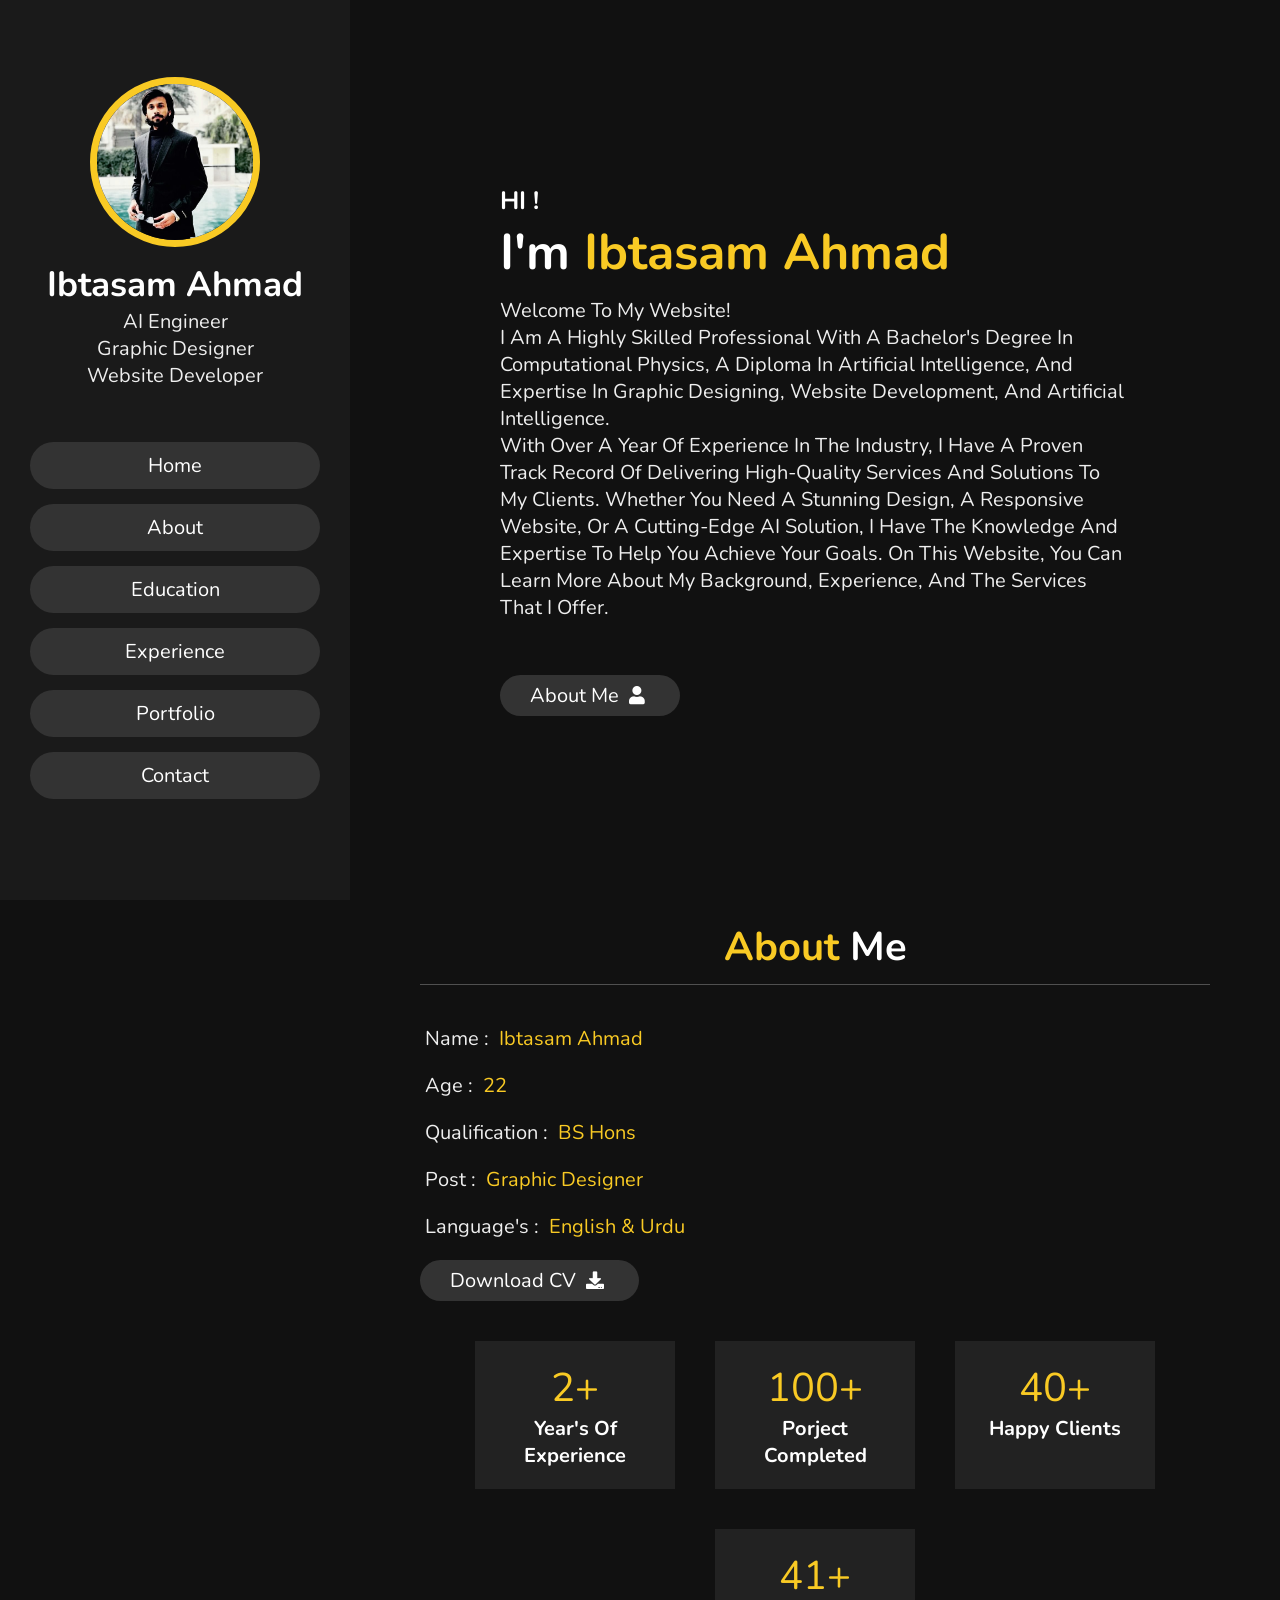
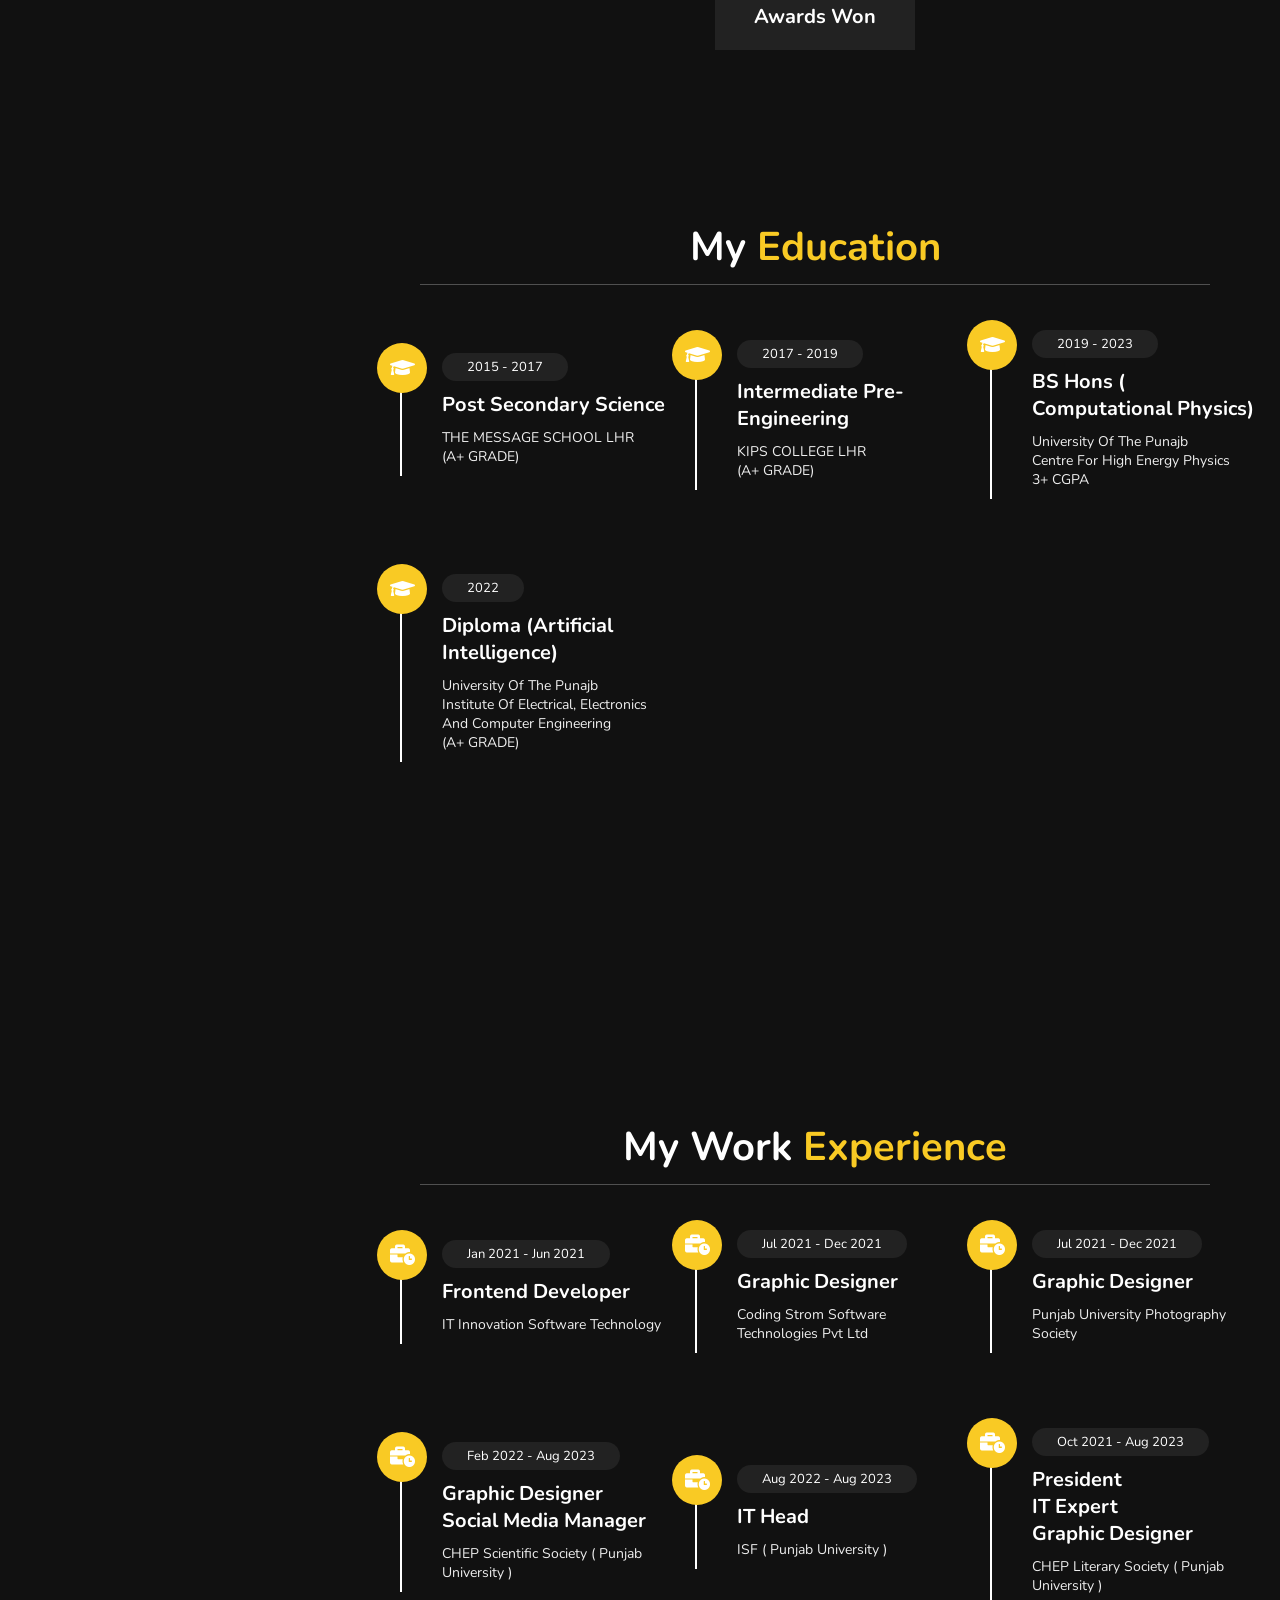
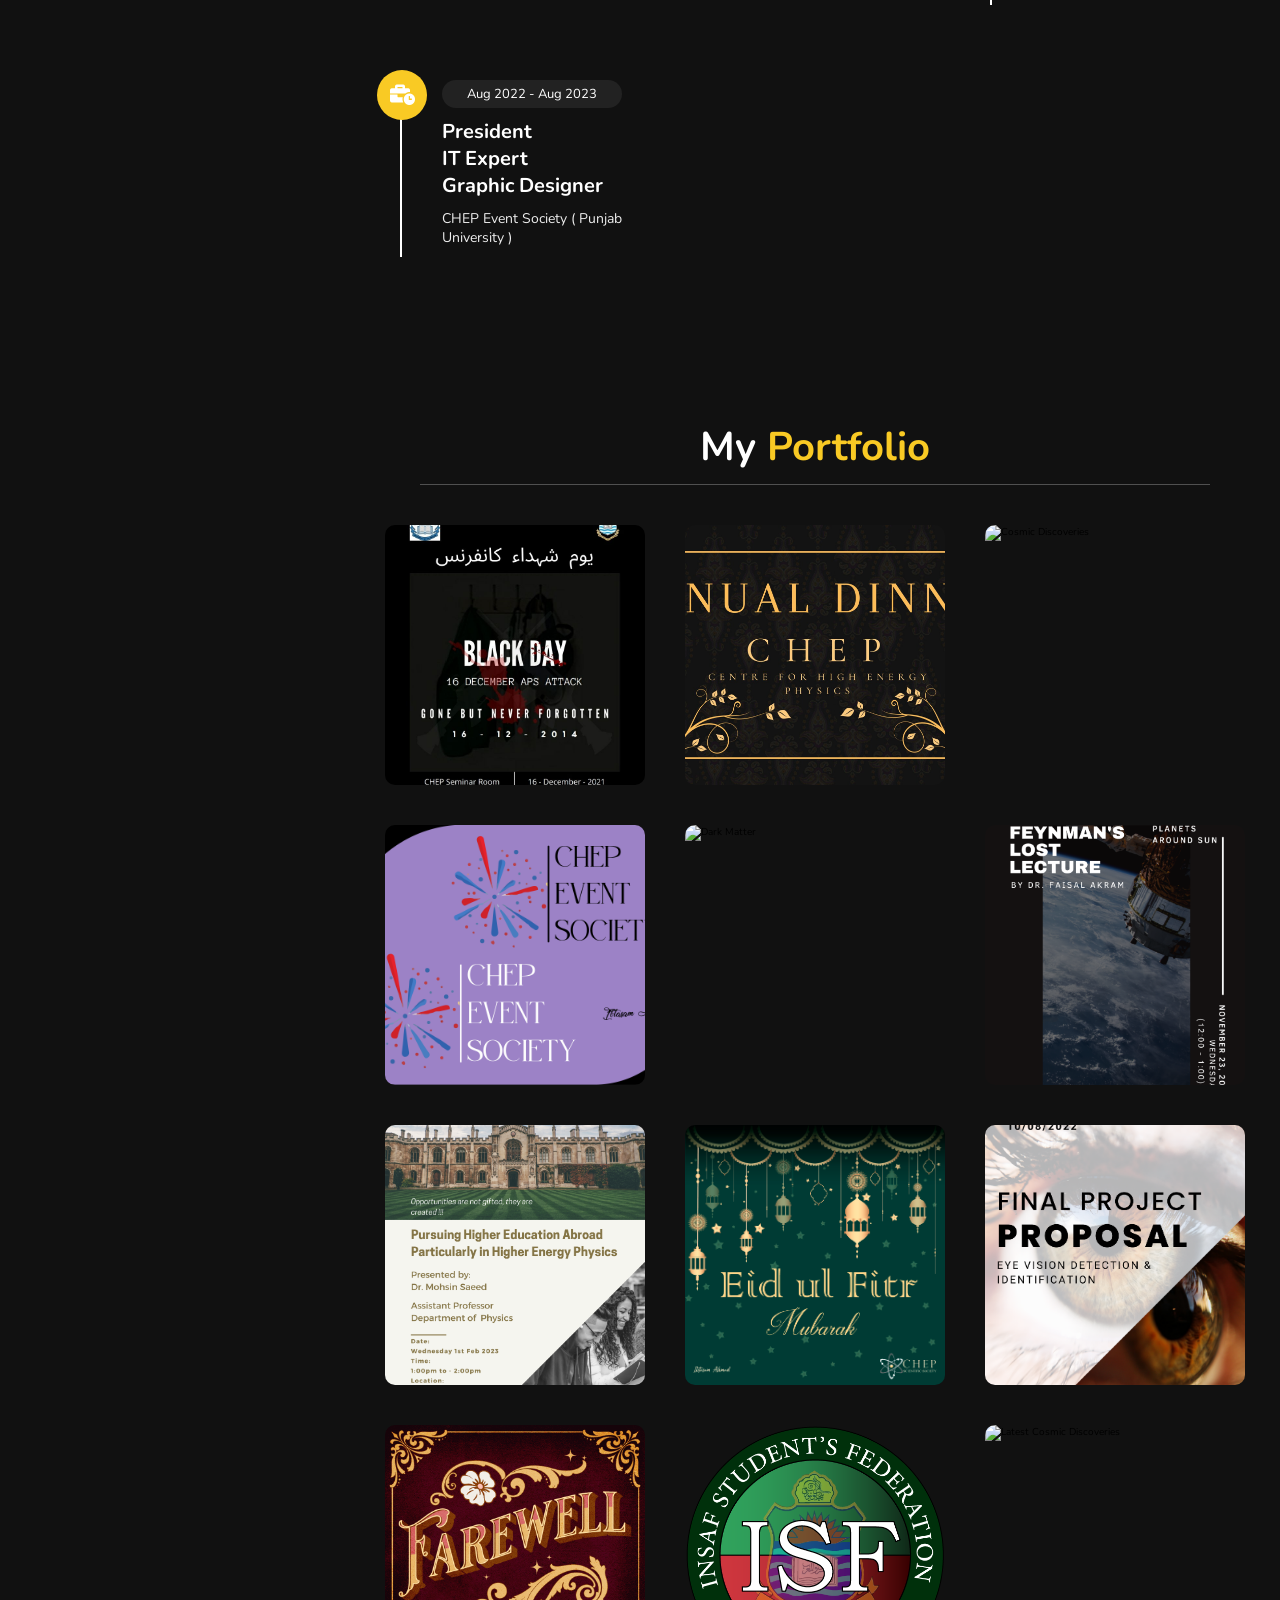
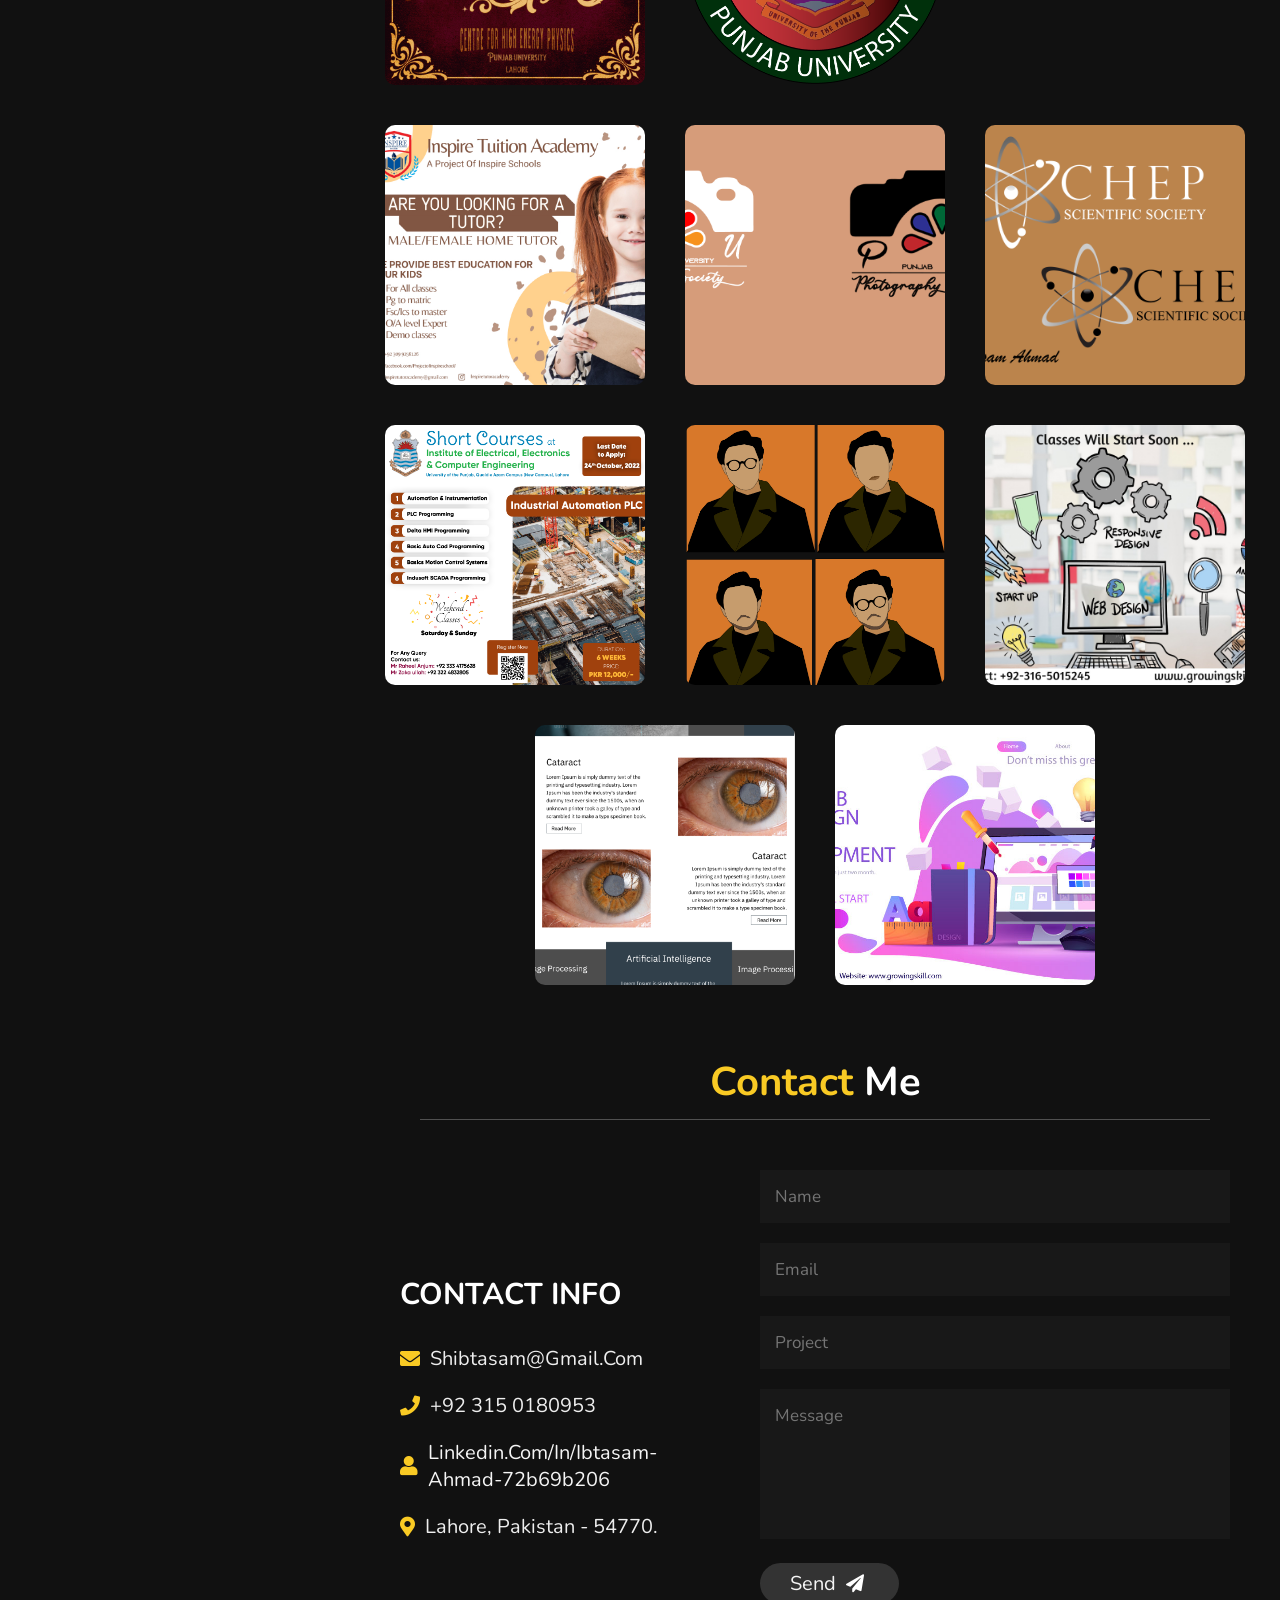
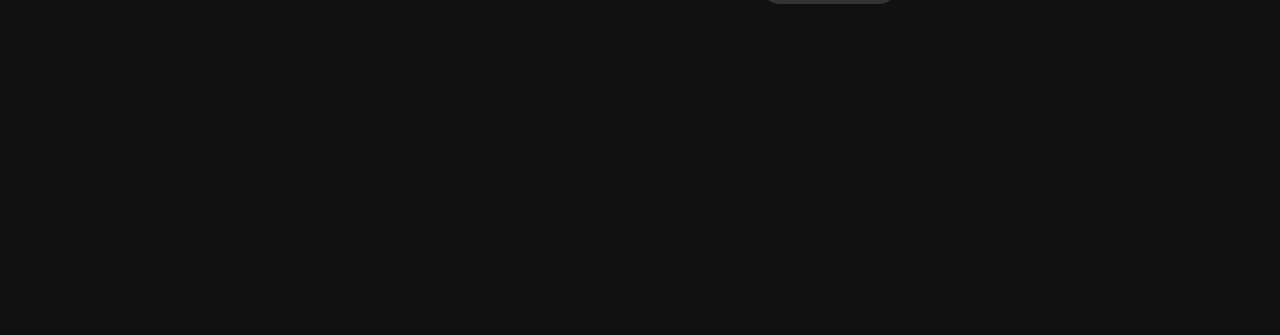
==== index.html @ 8a73a59f "Add files via upload" ====
<!DOCTYPE html>
<html>

<head>
    <meta charset="UTF-8">
    <meta name="viewport" content="width=device-width, initial-scale=1.0">
    <title>Ibtasam Ahmad's Portfolio</title>

    <!-- font awesome cdn link  -->
    <link rel="stylesheet" href="https://cdnjs.cloudflare.com/ajax/libs/font-awesome/5.15.2/css/all.min.css">

    <!-- custom css file link  -->
    <link rel="stylesheet" href="style.css">
</head>

<body>


    <!-- header section starts  -->

    <header>

        <div class="user">
            <img src="./img/profile.png" alt="Ibtasam Ahmad">
            <br />
            <h3 class="name">Ibtasam Ahmad</h3>
            <p class="post">AI Engineer<br />Graphic Designer<br />Website Developer</p>
            <br />
            <br />
        </div>

        <nav class="navbar">
            <ul>
                <li><a href="#home">home</a></li>
                <li><a href="#about">about</a></li>
                <li><a href="#education">education</a></li>
                <li><a href="#experience">experience</a></li>
                <li><a href="#portfolio">portfolio</a></li>
                <li><a href="#contact">contact</a></li>
            </ul>
        </nav>

    </header>

    <!-- header section ends -->

    <div id="menu" class="fas fa-bars"></div>

    <!-- home section starts  -->

    <section class="home" id="home">

        <h3>HI !</h3>
        <h1>I'm <span>Ibtasam Ahmad</span></h1>
        <p>Welcome to my website! <br />
            I am a highly skilled professional with a
            Bachelor's degree in Computational Physics, a diploma in
            Artificial Intelligence, and expertise in graphic designing,
            website development, and artificial intelligence. <br />With over a
            year of experience in the industry, I have a proven track record of
            delivering high-quality services and solutions to my clients.
            Whether you need a stunning design, a responsive website, or a
            cutting-edge AI solution, I have the knowledge and expertise to
            help you achieve your goals. On this website, you can learn more
            about my background, experience, and the services that I offer.
        </p>
        <br />

        </p>
        <a href="#about"><button class="btn">about me <i class="fas fa-user"></i></button></a>

    </section>

    <!-- home section ends -->

    <!-- about section starts  -->

    <section class="about" id="about">

        <h1 class="heading"> <span>about</span> me </h1>

        <div class="row">

            <div class="info">
                <h3> <span> name : </span> Ibtasam Ahmad </h3>
                <h3> <span> age : </span> 22 </h3>
                <h3> <span> qualification : </span> BS Hons </h3>
                <h3> <span> post : </span> Graphic Designer </h3>
                <h3> <span> language's : </span> English & Urdu </h3>
                <a target="_blank" href="https://drive.google.com/drive/folders/1sYcC6Zx7W3FZJro4rZbVcC1PsFie44N5?usp=sharing">
                    <button class="btn"> download CV <i class="fas fa-download"></i> </button></a>
            </div>

            <div class="counter">

                <div class="box">
                    <span>2+</span>
                    <h3>Year's of experience</h3>
                </div>

                <div class="box">
                    <span>100+</span>
                    <h3>porject completed</h3>
                </div>

                <div class="box">
                    <span>40+</span>
                    <h3>happy clients</h3>
                </div>

                <div class="box">
                    <span>41+</span>
                    <h3>awards won</h3>
                </div>

            </div>

        </div>

    </section>

    <!-- about section ends -->

    <!-- education section starts  -->

    <section class="education" id="education">

        <h1 class="heading"> my <span>education</span> </h1>

        <div class="box-container">

            <div class="box">
                <i class="fas fa-graduation-cap"></i>
                <span>2015 - 2017</span>
                <h3>Post Secondary Science</h3>
                <p>THE MESSAGE SCHOOL LHR <br>(A+ GRADE)</p>
            </div>

            <div class="box">
                <i class="fas fa-graduation-cap"></i>
                <span>2017 - 2019</span>
                <h3>Intermediate Pre-Engineering</h3>
                <p>KIPS COLLEGE LHR <br> (A+ GRADE)
                </p>
            </div>

            <div class="box">
                <i class="fas fa-graduation-cap"></i>
                <span>2019 - 2023</span>
                <h3>BS Hons ( Computational Physics)</h3>
                <p>University of The Punajb <br>
                    Centre For High Energy Physics <br />
                    3+ CGPA</p>
            </div>

            <div class="box">
                <i class="fas fa-graduation-cap"></i>
                <span>2022</span>
                <h3>Diploma (Artificial Intelligence)</h3>
                <p>University of The Punajb
                    <br /> Institute of Electrical, Electronics and Computer Engineering
                    <br />(A+ GRADE)
                </p>
            </div>

        </div>

    </section>

    <section class="education" id="experience">

        <h1 class="heading"> my work <span>experience</span> </h1>

        <div class="box-container">

            <div class="box">
                <i class="fas fa-business-time"></i>
                <span>Jan 2021 - Jun 2021</span>
                <h3>Frontend Developer</h3>
                <p>IT Innovation Software Technology<br></p>
            </div>

            <div class="box">
                <i class="fas fa-business-time"></i>
                <span>Jul 2021 - Dec 2021</span>
                <h3>Graphic Designer</h3>
                <p>Coding Strom Software Technologies Pvt Ltd<br> 
                </p>
            </div>
            
            <div class="box">
                <i class="fas fa-business-time"></i>
                <span>Jul 2021 - Dec 2021</span>
                <h3>Graphic Designer</h3>
                <p>Punjab University Photography Society<br> 
                </p>
            </div>

            <div class="box">
                <i class="fas fa-business-time"></i>
                <span>Feb 2022 - Aug 2023</span>
                <h3>Graphic Designer <br/>Social Media Manager</h3>
                <p>CHEP Scientific Society ( Punjab University )<br> 
                </p>
            </div>
            
            <div class="box">
                <i class="fas fa-business-time"></i>
                <span>Aug 2022 - Aug 2023</span>
                <h3>IT Head</h3>
                <p>ISF ( Punjab University )<br> 
                </p>
            </div>
                        
            <div class="box">
                <i class="fas fa-business-time"></i>
                <span>Oct 2021 - Aug 2023</span>
                <h3>President <br/> IT Expert <br/> Graphic Designer </h3>
                <p>CHEP Literary Society ( Punjab University )<br> 
                </p>
            </div>
                                    
            <div class="box">
                <i class="fas fa-business-time"></i>
                <span>Aug 2022 - Aug 2023</span>
                <h3>President <br/> IT Expert <br/> Graphic Designer </h3>
                <p>CHEP Event Society ( Punjab University )<br> 
                </p>
            </div>

        </div>

    </section>

    <!-- education section ends -->

    <!-- portfolio section starts  -->

    <section class="portfolio" id="portfolio">

        <h1 class="heading"> my <span>portfolio</span> </h1>

        <div class="box-container">

            <div class="box">
                <img src="./img/Black Day.jpg" alt="Black Day">
            </div>

            <div class="box">
                <img src="./img/Annual Dinner.jpg" alt="Annual Dinner">
            </div>
            
            <div class="box">
                <img src="./img/Cosmic Discoveries.png" alt="Cosmic Discoveries">
            </div>
            
            <div class="box">
                <img src="./img/CES.png" alt="CES">
            </div>
            
            <div class="box">
                <img src="./img/Dark Matter.png" alt="Dark Matter">
            </div>
                        
            <div class="box">
                <img src="./img/Dr Faisal Seminar Poster.png" alt="Dr Faisal Seminar">
            </div>
                        
            <div class="box">
                <img src="./img/Dr Mohsin Seminar.png" alt="Dr Mohsin Seminar">
            </div>
                        
            <div class="box">
                <img src="./img/Eid.png" alt="Eid">
            </div>
                        
            <div class="box">
                <img src="./img/Eye Project.png" alt="Eye Project">
            </div>
                        
            <div class="box">
                <img src="./img/Farewell.png" alt="Farewell">
            </div>
                        
            <div class="box">
                <img src="./img/ISF.png" alt="ISF">
            </div>
                        
            <div class="box">
                <img src="./img/Latest Cosmic Discoveries.png" alt="Latest Cosmic Discoveries">
            </div>
                        
            <div class="box">
                <img src="./img/Niazi Poster 5.jpeg" alt="Latif Poster">
            </div>
                        
            <div class="box">
                <img src="./img/PUPS.png" alt="PUPS">
            </div>
                        
            <div class="box">
                <img src="./img/Scientific-Society-Logo-poster.png" alt="CSS Scientific-Society-Logo-poster">
            </div>
                        
            <div class="box">
                <img src="./img/Short Courses.png" alt="Short Courses">
            </div>
                        
            <div class="box">
                <img src="./img/vector-manimalist-art.png" alt="vector-manimalist-art">
            </div>
                        
            <div class="box">
                <img src="./img/Web Dev - 2.jpg" alt="Website development">
            </div>
                        
            <div class="box">
                <img src="./img/Web Page.png" alt="UX/UI Design">
            </div>
                        
            <div class="box">
                <img src="./img/Web-Dev---3.jpg" alt="Web-Dev---3">
            </div>

        </div>

    </section>

    <!-- portfolio section ends -->

    <!-- contact section starts  -->

    <section class="contact" id="contact">

        <h1 class="heading"> <span>contact</span> me </h1>

        <div class="row">

            <div class="content">

                <h3 class="title">Contact Info</h3>

                <div class="info">
                    <h3> <i class="fas fa-envelope"></i> shibtasam@gmail.com </h3>
                    <h3> <i class="fas fa-phone"></i> +92 315 0180953 </h3>
                    <h3> <i class="fa fa-user"></i> <a target="_blank" style="color:whitesmoke"
                         href="https://www.linkedin.com/in/ibtasam-ahmad-72b69b206/?trk=public_profile_browsemap&originalSubdomain=pk">
                        Linkedin.com/In/Ibtasam-Ahmad-72b69b206
                    </a> </h3>
                    <h3> <i class="fas fa-map-marker-alt"></i> Lahore, Pakistan - 54770. </h3>
                </div>

            </div>

            <form action="">

                <input type="text" placeholder="name" class="box">
                <input type="email" placeholder="email" class="box">
                <input type="text" placeholder="project" class="box">
                <textarea name="" id="" cols="30" rows="10" class="box message" placeholder="message"></textarea>
                <button type="submit" class="btn"> <a target="_blank" style="color:whitesmoke"
                     href="https://wa.me/message/NNXCQB4E5X7HF1">Send</a> <i class="fas fa-paper-plane"></i> </button>

            </form>

        </div>

    </section>

    <!-- contact section ends -->


    <!-- scroll top button  -->

    <a href="#home" class="top">
        <img src="images/scroll-top-img.png" alt="">
    </a>










    <!-- jquery cdn link  -->
    <script src="https://cdnjs.cloudflare.com/ajax/libs/jquery/3.6.0/jquery.min.js"></script>

    <!-- custom js file link  -->
    <script src="script.js"></script>





</body>

</html>
---- style.css ----
@import url('https://fonts.googleapis.com/css2?family=Nunito:wght@200;300;400;600&display=swap');

:root{
    --yellow:#f9ca24;
}

*{
    font-family: 'Nunito', sans-serif;
    margin:0; padding:0;
    box-sizing: border-box;
    text-decoration: none;
    outline: none; border:none;
    text-transform: capitalize;
    transition: all .2s linear;
}

*::selection{
    background:var(--yellow);
    color:#333;
}

html{
    font-size: 62.5%;
    overflow-x: hidden;
}

html::-webkit-scrollbar{
    width:1.4rem;
}

html::-webkit-scrollbar-track{
    background:#222;
}

html::-webkit-scrollbar-thumb{
    background:var(--yellow);
}

body{
    background:#111;
    overflow-x: hidden;
    padding-left: 35rem;
}

section{
    min-height: 100vh;
    padding:1rem;
}

.btn{
    padding:.7rem 3rem;
    background:#333;
    color:#fff;
    cursor: pointer;
    margin-top: 1rem;
    font-size: 2rem;
    border-radius: 5rem;
}

.btn i{
    padding:0 .5rem;
    font-size: 1.8rem;
}

.btn:hover{
    background:var(--yellow);
}

.heading{
    text-align: center;
    margin:0 6rem;
    font-size: 4rem;
    padding:1rem;
    border-bottom: .1rem solid #fff4;
    color:#fff;
}

.heading span{
    color:var(--yellow);
}

header{
    position: fixed;
    top:0; left:0;
    z-index: 1000;
    height:100%;
    width:35rem;
    background:#1a1a1a;
    display: flex;
    align-items: center;
    justify-content: center;
    flex-flow: column;
    text-align: center;
}

header .user img{
    height:17rem;
    width:17rem;
    border-radius: 50%;
    object-fit: cover;
    margin-bottom: 1rem;
    border:.7rem solid var(--yellow);
}

header .user .name{
    font-size: 3.5rem;
    color:#fff;
}

header .user .post{
    font-size: 2rem;
    color:#eee;
}

header .navbar{
    width:100%;
}

header .navbar ul{
    list-style: none;
    padding:1rem 3rem;
}


header .navbar ul li a{
    display: block;
    padding:1rem;
    margin:1.5rem 0;
    background:#333;
    color:#fff;
    font-size: 2rem;
    border-radius: 5rem;
}

header .navbar ul li a:hover{
    background:var(--yellow);
}

#menu{
    position: fixed;
    top:2rem; right:2rem;
    background:#333;
    color:#fff;
    cursor: pointer;
    font-size: 2.5rem;
    padding:1rem 1.5rem;
    z-index: 1000;
    display: none;
}

.home{
    display: flex;
    justify-content: center;
    flex-flow: column;
    padding:0 15rem;
}

.home h3{
    font-size: 2.5rem;
    color:#fff;
}

.home h1{
    font-size:5rem;
    color:#fff;
}

.home h1 span{
    color:var(--yellow);
}

.home p{
    font-size:2rem;
    color:#eee;
    padding: 1rem 0;
}

.about .row{
    display: flex;
    align-items: center;
    justify-content: center;
    flex-wrap: wrap;
    padding:1rem 0;
}

.about .row .info{
    flex:1 1 48rem;
    padding:2rem 1rem;
    padding-left: 6rem;
}

.about .row .info h3{
    font-size: 2rem;
    color:var(--yellow);
    padding:1rem 0;
    font-weight: normal;
}

.about .row .info h3 span{
    color:#eee;
    padding:0 .5rem;
}

.about .row .counter{
    flex:1 1 48rem;
    display: flex;
    justify-content: center;
    flex-wrap: wrap;
}

.about .row .counter .box{
    width:20rem;
    background:#222;
    text-align: center;
    padding: 2rem;
    margin:2rem;
}

.about .row .counter .box span{
    font-size: 4rem;
    color:var(--yellow);
}

.about .row .counter .box h3{
    font-size: 2rem;
    color:#fff;
}

.education .box-container{
    display: flex;
    align-items: center;
    justify-content: space-between;
    flex-wrap: wrap;
    padding:1rem 0;
    padding-left: 3rem;
}

.education .box-container .box{
    width:27rem;
    margin:4rem 1rem;
    padding-left: 4rem;
    border-left: .2rem solid #fff;
    position: relative;
}

.education .box-container .box span{
    font-size: 1.3rem;
    background:#222;
    color:#fff;
    border-radius: 5rem;
    padding:.5rem 2.5rem;
}

.education .box-container .box h3{
    font-size: 2rem;
    color:#fff;
    padding-top: 1.5rem;
}

.education .box-container .box p{
    font-size: 1.4rem;
    color:#eee;
    padding: 1rem 0;
}

.education .box-container .box i{
    position: absolute;
    top:-1.5rem; left:-2.5rem;
    height:5rem;
    width: 5rem;
    border-radius: 50%;
    line-height: 5rem;
    text-align: center;
    font-size: 2rem;
    color:#fff;
    background:var(--yellow);
}

.portfolio .box-container{
    display: flex;
    align-items: center;
    justify-content: center;
    flex-wrap: wrap;
    padding:2rem 0;
}

.portfolio .box-container .box{
    height: 26rem;
    width:26rem;
    border-radius: 1rem;
    margin:2rem;
    overflow: hidden;
    cursor: pointer;
}

.portfolio .box-container .box img{
    height:100%;
    width:100%;
    object-fit: cover;
}

.portfolio .box-container .box:hover img{
    transform: scale(1.2);
}

.contact .row{
    display: flex;
    align-items: center;
    justify-content: center;
    flex-wrap: wrap;
}

.contact .row .content{
    flex:1 1 30rem;
    padding:4rem;
    padding-bottom: 0;
}

.contact .row form{
    flex:1 1 45rem;
    padding:2rem;
    margin:2rem;
    margin-bottom: 4rem;
}

.contact .row form .box{
    padding:1.5rem;
    margin:1rem 0;
    background:#3333;
    color:#fff;
    text-transform: none;
    font-size: 1.7rem;
    width:100%;
}

.contact .row form .box::placeholder{
    text-transform: capitalize;
}

.contact .row form .message{
    height: 15rem;
    resize: none;
}

.contact .row .content .title{
    text-transform: uppercase;
    color:#fff;
    font-size: 3rem;
    padding-bottom: 2rem;
}

.contact .row .content .info h3{
    display: flex;
    align-items: center;
    font-size: 2rem;
    color:#eee;
    padding:1rem 0;
    font-weight: normal;
}

.contact .row .content .info h3 i{
    padding-right: 1rem;
    color:var(--yellow);
}

.top{
    position: fixed;
    bottom:7.5rem; right: 2rem;
    z-index: 100;
    display: none;
}



















/* media queries  */

@media (max-width:1200px){

    html{
        font-size: 55%;
    }

    .home{
        padding:1rem 4rem;
    }

}

@media (max-width:991px){

   header{
       left:-120%;
   }

   #menu{
       display: block;
   }

   header.toggle{
    left:0%;
   }

   body{
       padding:0;
   }

}

@media (max-width:768px){

    html{
        font-size: 50%;
    }
 
 }

@media (max-width:400px){

    header{
        width: 100vw;
    }

    .heading{
        margin:0 3rem;
    }

    .about .row .counter .box{
        width: 100%;
    }
 
    .education .box-container .box{
        width:100%;
    }

    .portfolio .box-container .box{
        width:100%;
    }

    .contact .row form{
        margin:3rem 0;
    }

 }
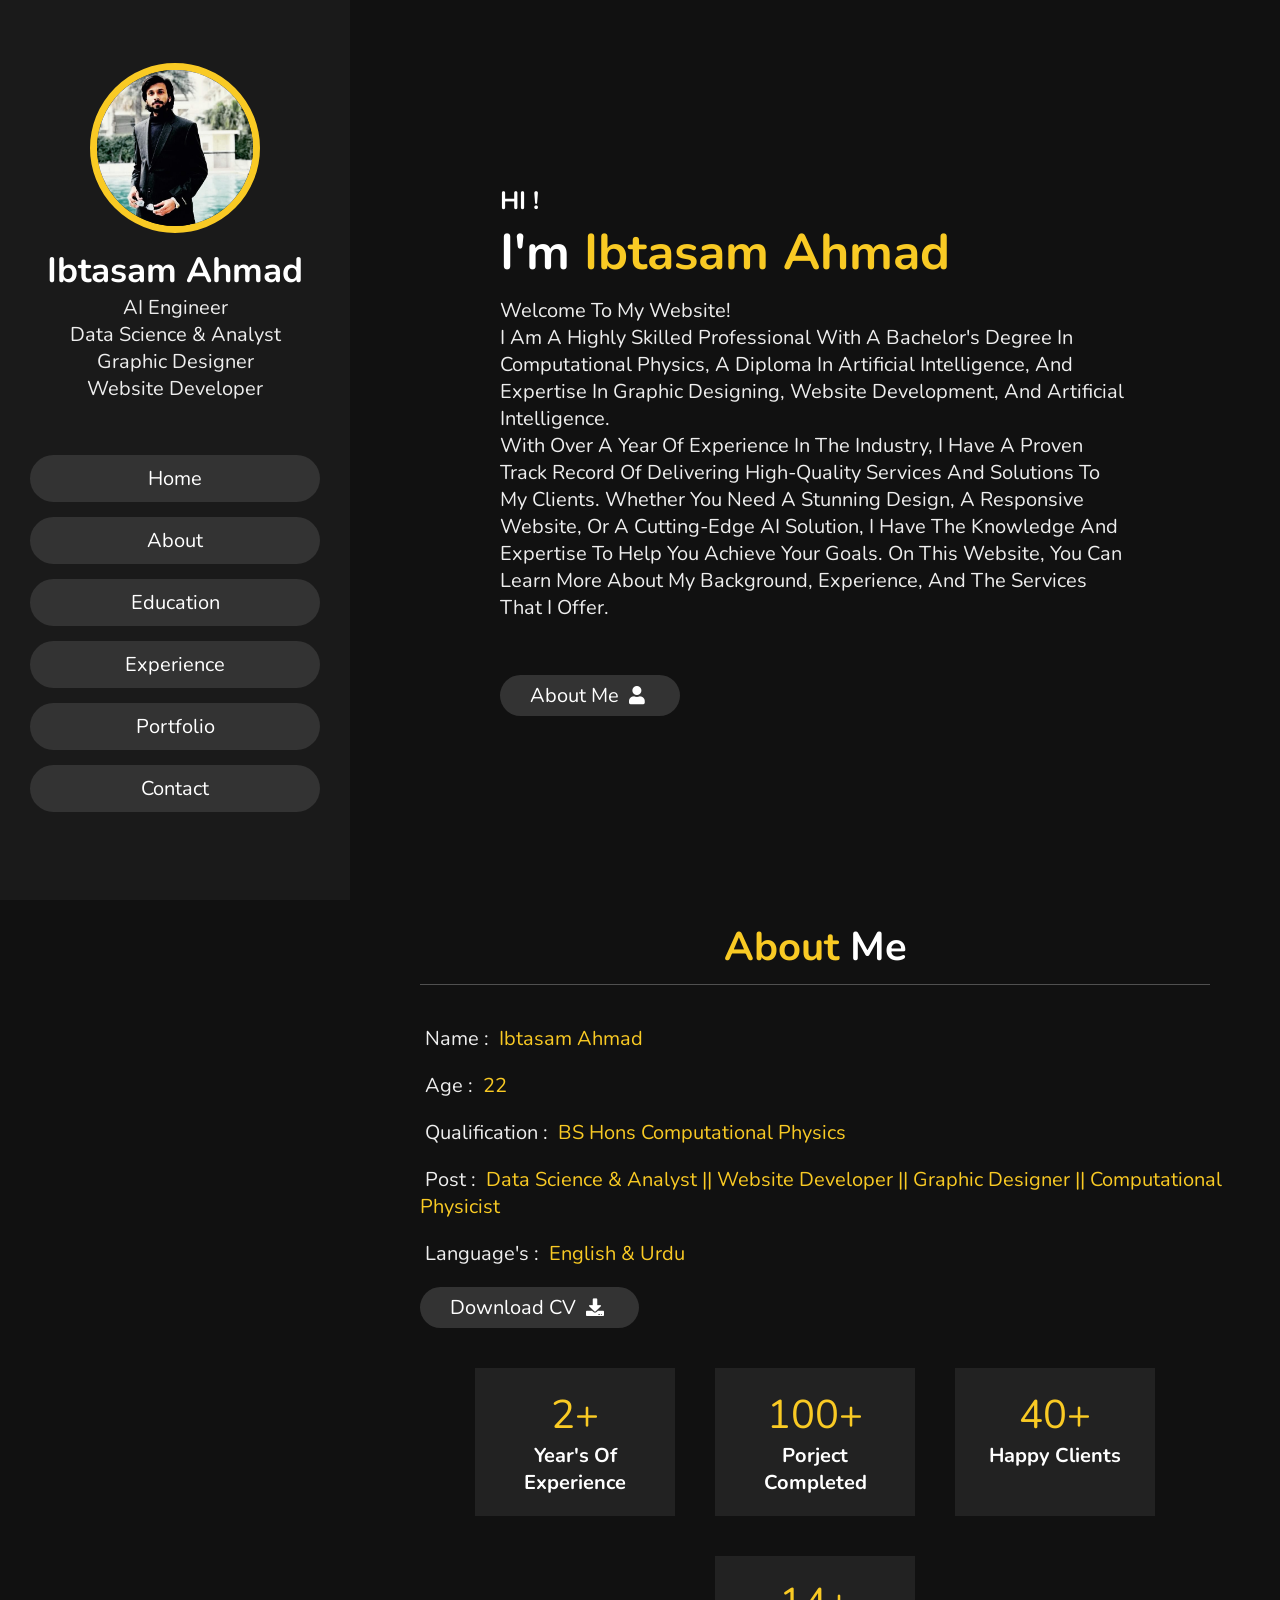
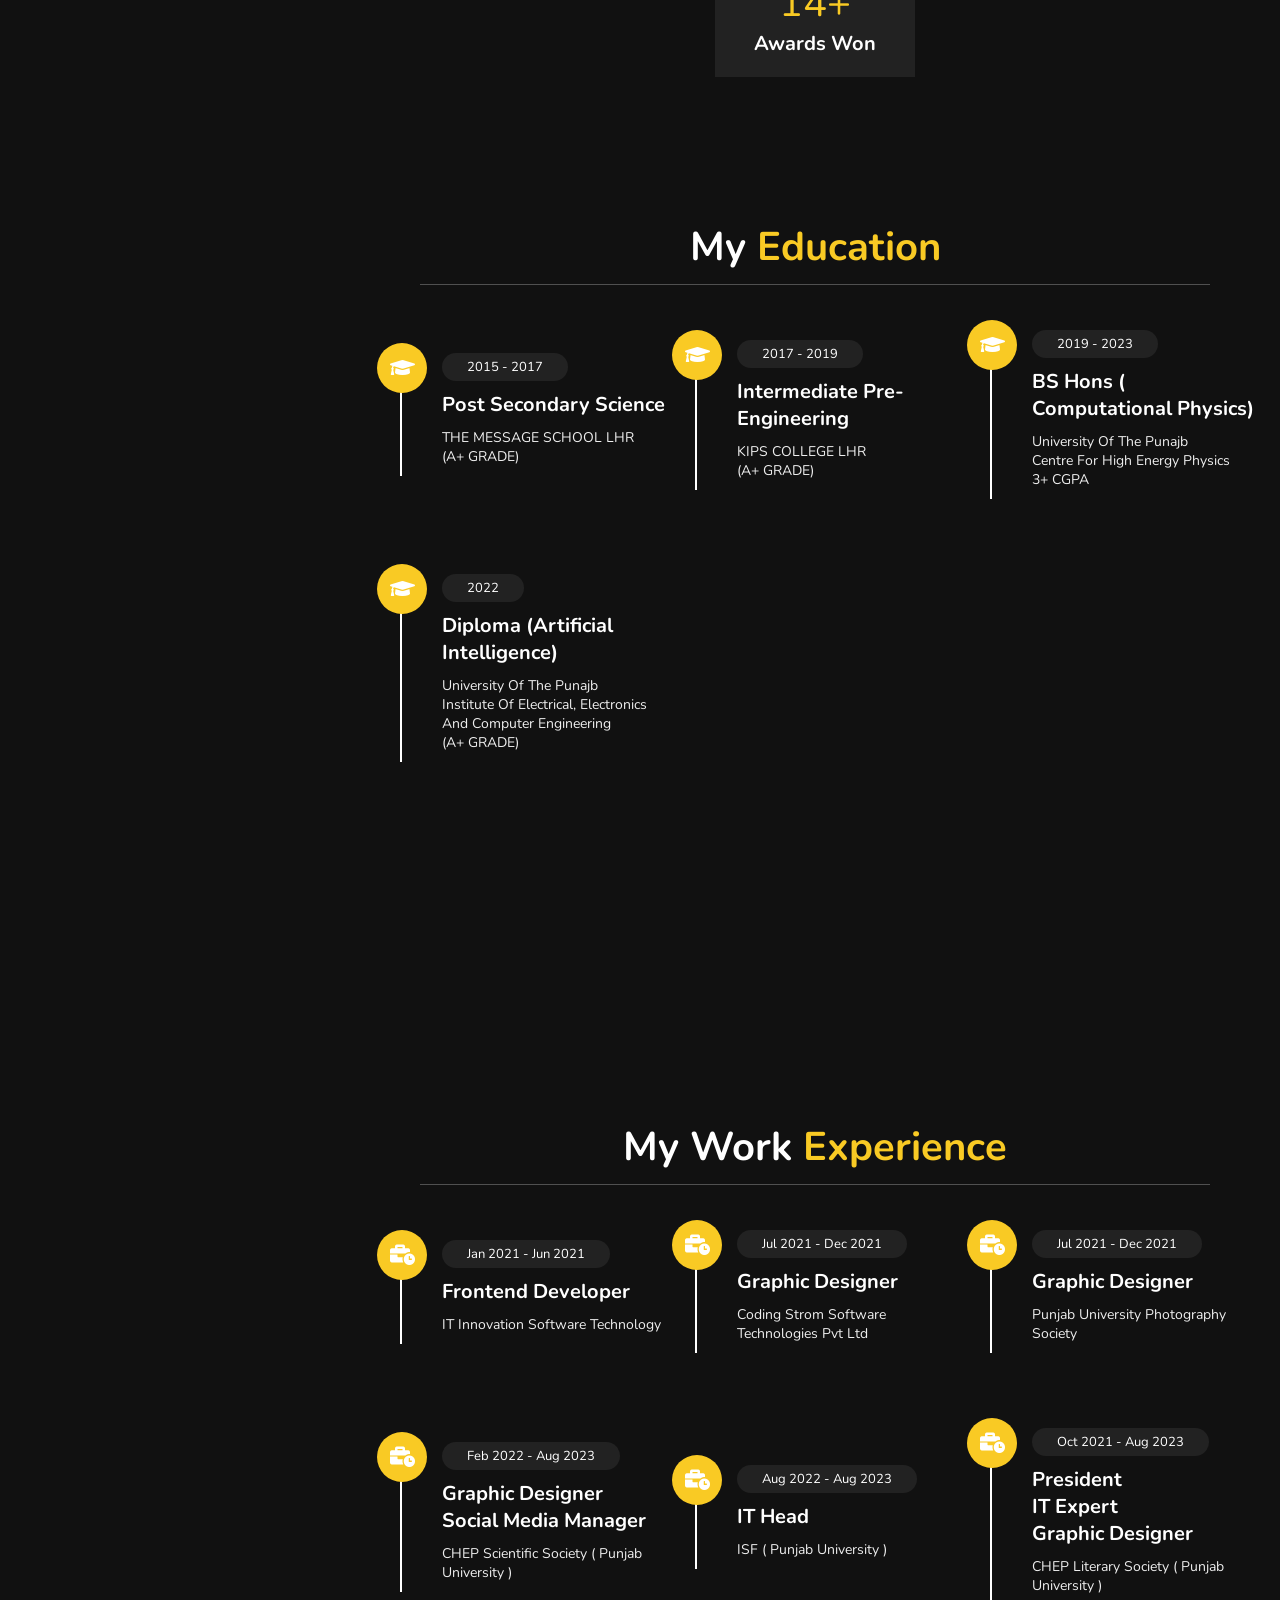
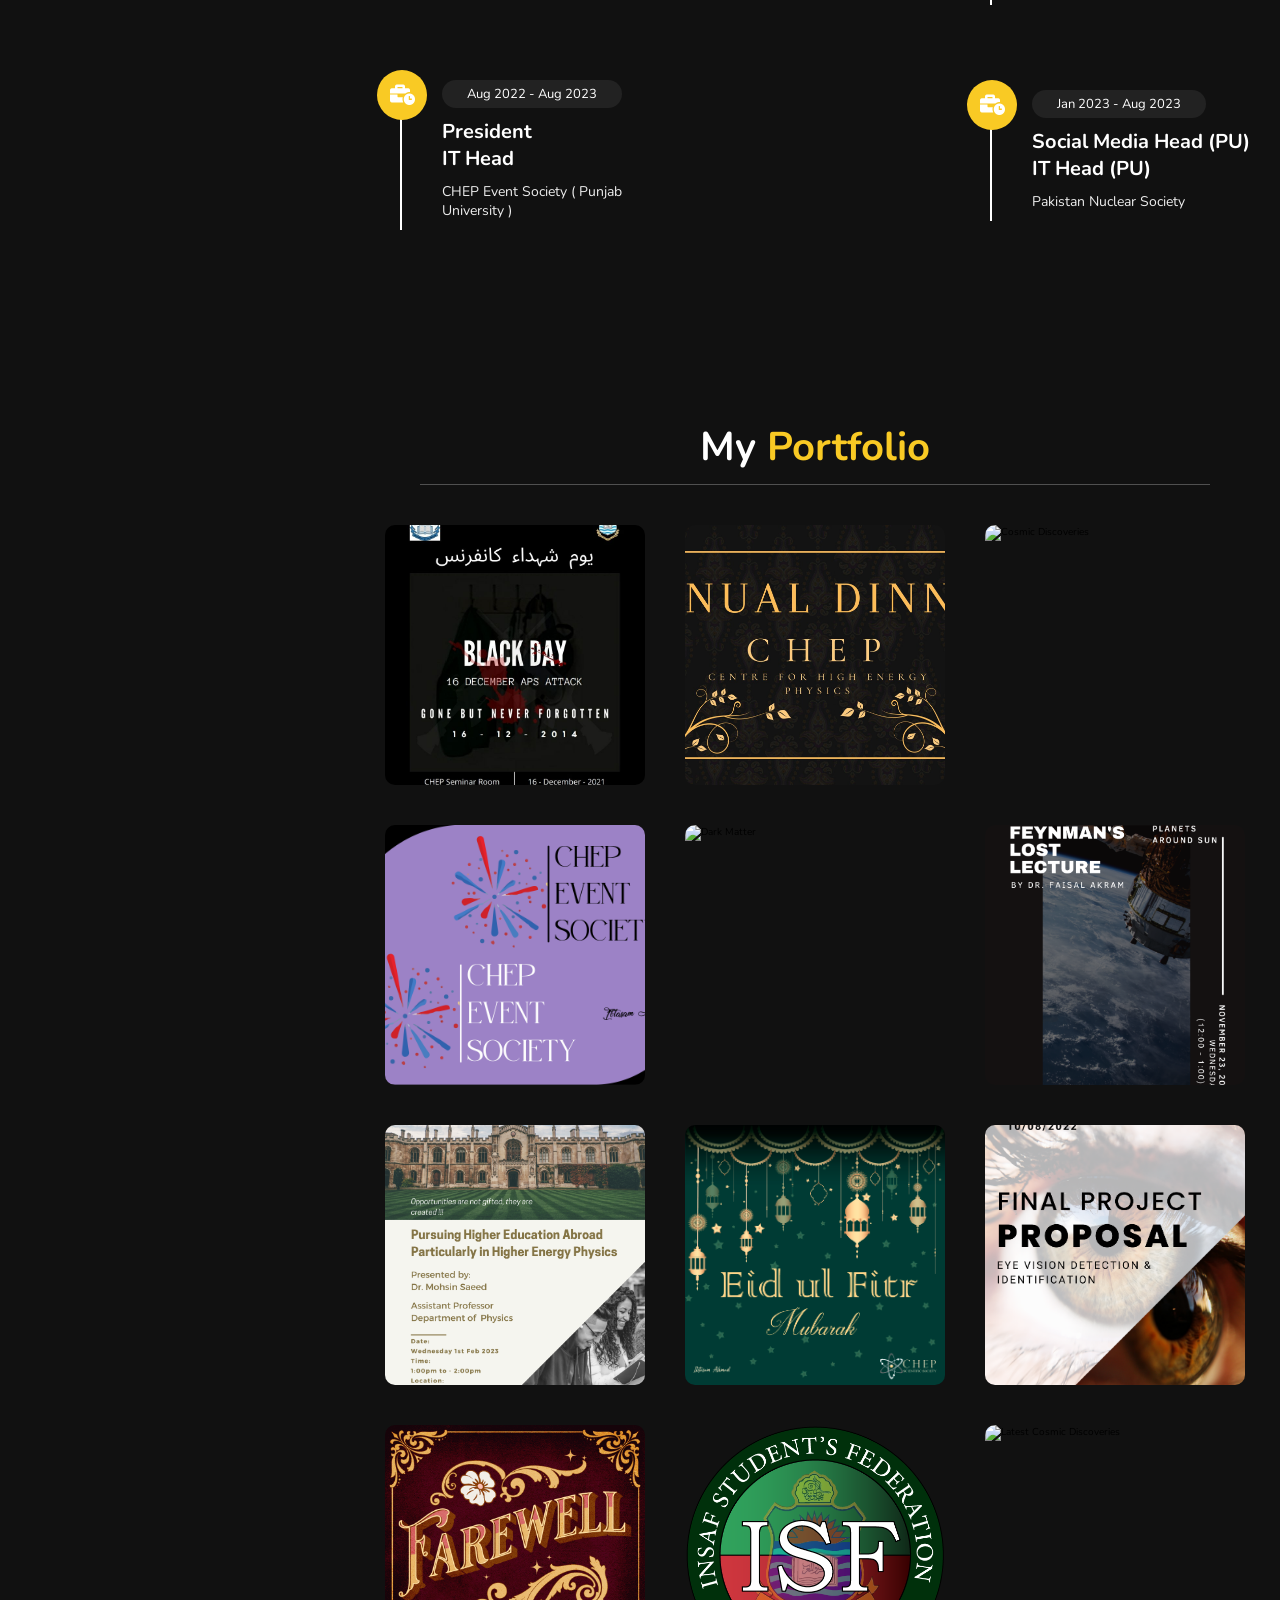
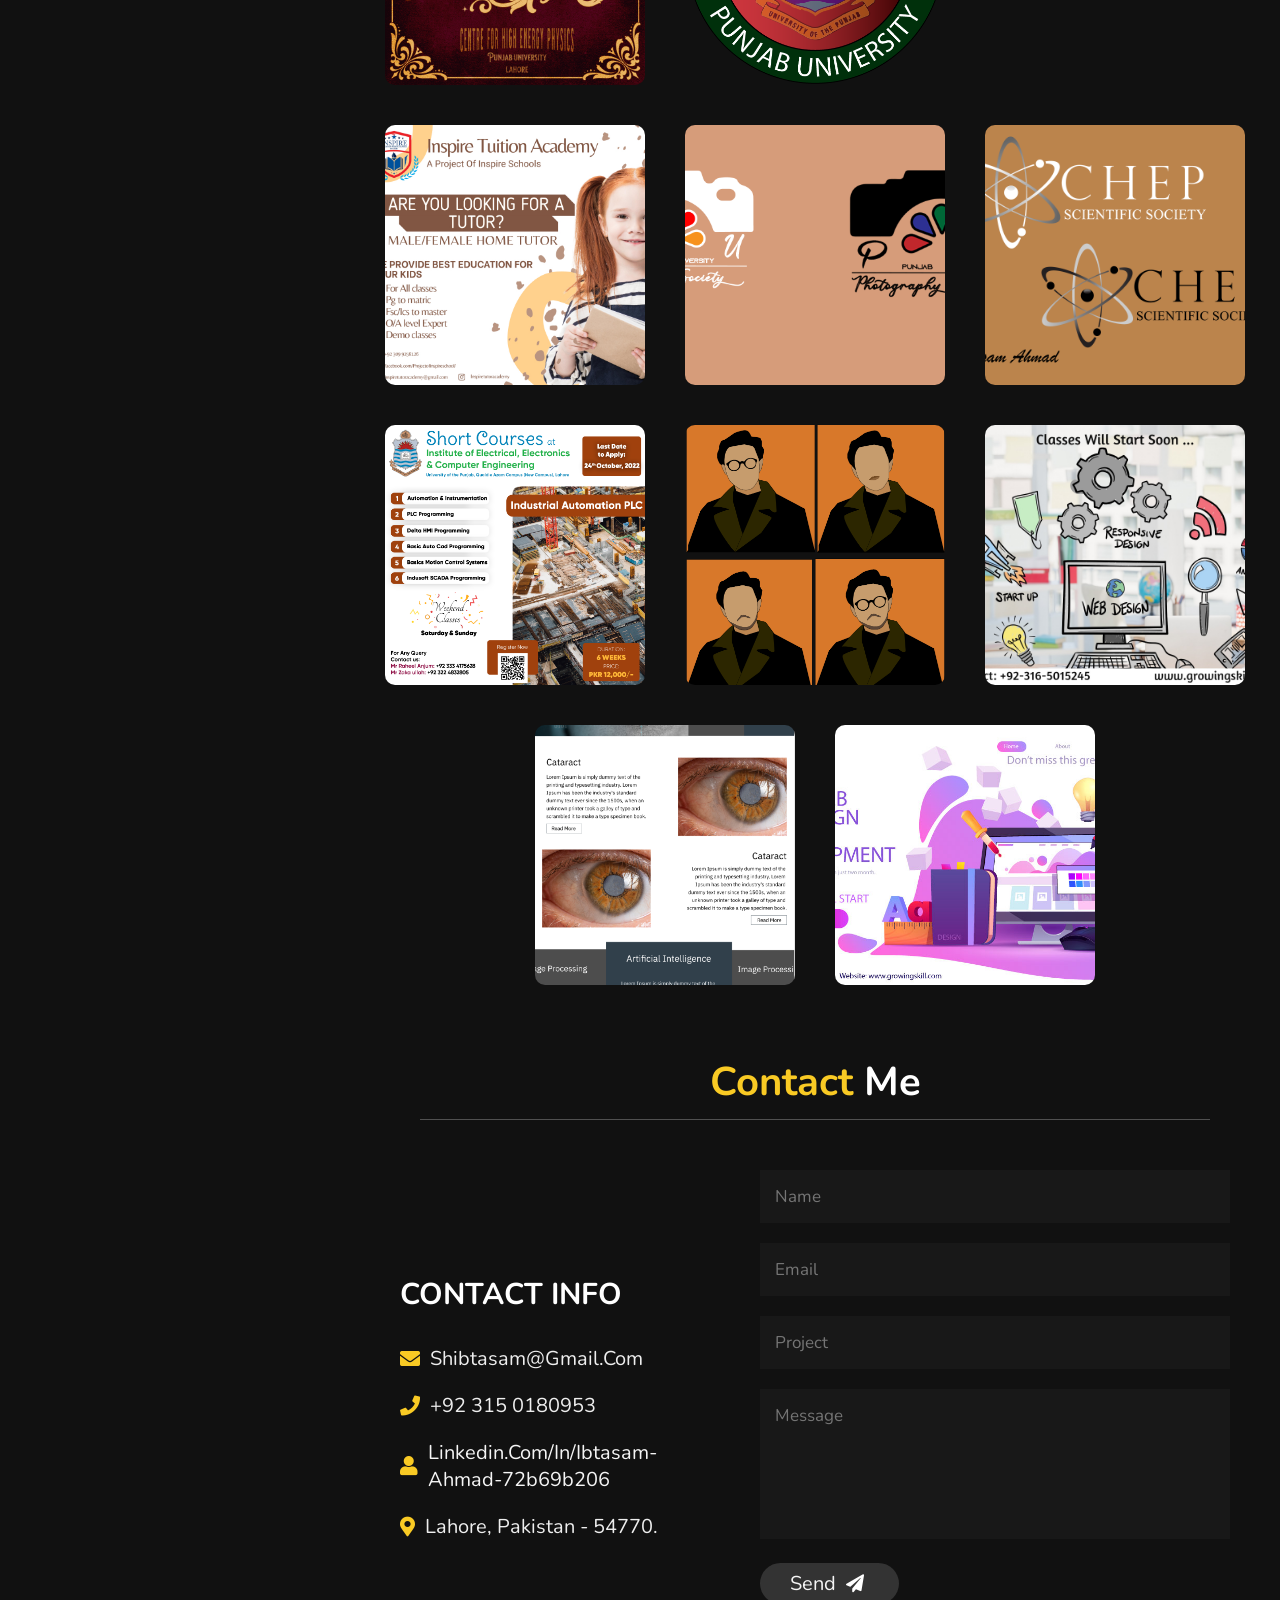
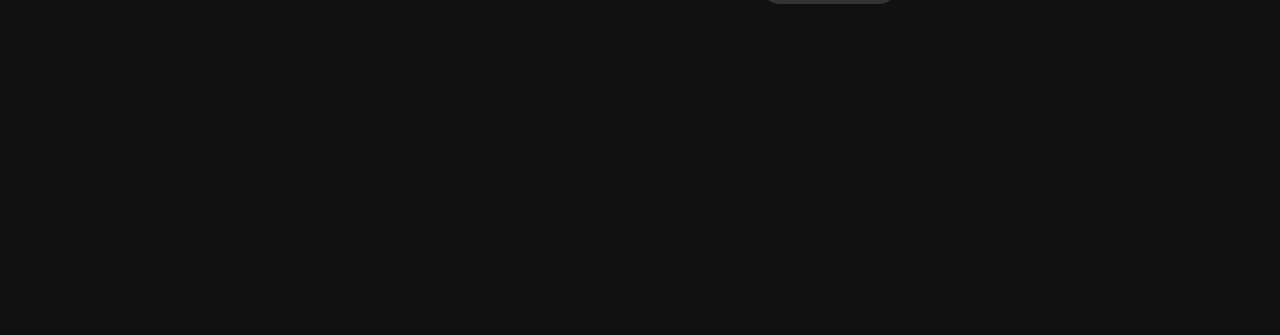
==== commit e5489d90: "Add files via upload" ====
--- a/index.html
+++ b/index.html
@@ -9,7 +9,8 @@
     <!-- font awesome cdn link  -->
     <link rel="stylesheet" href="https://cdnjs.cloudflare.com/ajax/libs/font-awesome/5.15.2/css/all.min.css">
 
-    <!-- custom css file link  -->
+    <link rel="icon" type="image/x-icon" href="./img/IA.png">  
+      <!-- custom css file link  -->
     <link rel="stylesheet" href="style.css">
 </head>
 
@@ -24,7 +25,8 @@
             <img src="./img/profile.png" alt="Ibtasam Ahmad">
             <br />
             <h3 class="name">Ibtasam Ahmad</h3>
-            <p class="post">AI Engineer<br />Graphic Designer<br />Website Developer</p>
+            <p class="post">AI Engineer<br /> Data Science & Analyst <br/>
+                Graphic Designer<br />Website Developer</p>
             <br />
             <br />
         </div>
@@ -84,8 +86,10 @@
             <div class="info">
                 <h3> <span> name : </span> Ibtasam Ahmad </h3>
                 <h3> <span> age : </span> 22 </h3>
-                <h3> <span> qualification : </span> BS Hons </h3>
-                <h3> <span> post : </span> Graphic Designer </h3>
+                <h3> <span> qualification : </span> BS Hons Computational Physics</h3>
+                <h3> <span> post : </span> Data Science & Analyst 
+                    || Website Developer || Graphic Designer 
+                    || Computational Physicist </h3>
                 <h3> <span> language's : </span> English & Urdu </h3>
                 <a target="_blank" href="https://drive.google.com/drive/folders/1sYcC6Zx7W3FZJro4rZbVcC1PsFie44N5?usp=sharing">
                     <button class="btn"> download CV <i class="fas fa-download"></i> </button></a>
@@ -109,7 +113,7 @@
                 </div>
 
                 <div class="box">
-                    <span>41+</span>
+                    <span>14+</span>
                     <h3>awards won</h3>
                 </div>
 
@@ -223,8 +227,16 @@
             <div class="box">
                 <i class="fas fa-business-time"></i>
                 <span>Aug 2022 - Aug 2023</span>
-                <h3>President <br/> IT Expert <br/> Graphic Designer </h3>
+                <h3>President <br/> IT Head </h3>
                 <p>CHEP Event Society ( Punjab University )<br> 
+                </p>
+            </div>
+                                                
+            <div class="box">
+                <i class="fas fa-business-time"></i>
+                <span>Jan 2023 - Aug 2023</span>
+                <h3>Social Media Head (PU) <br/> IT Head (PU) </h3>
+                <p>Pakistan Nuclear Society<br> 
                 </p>
             </div>
 
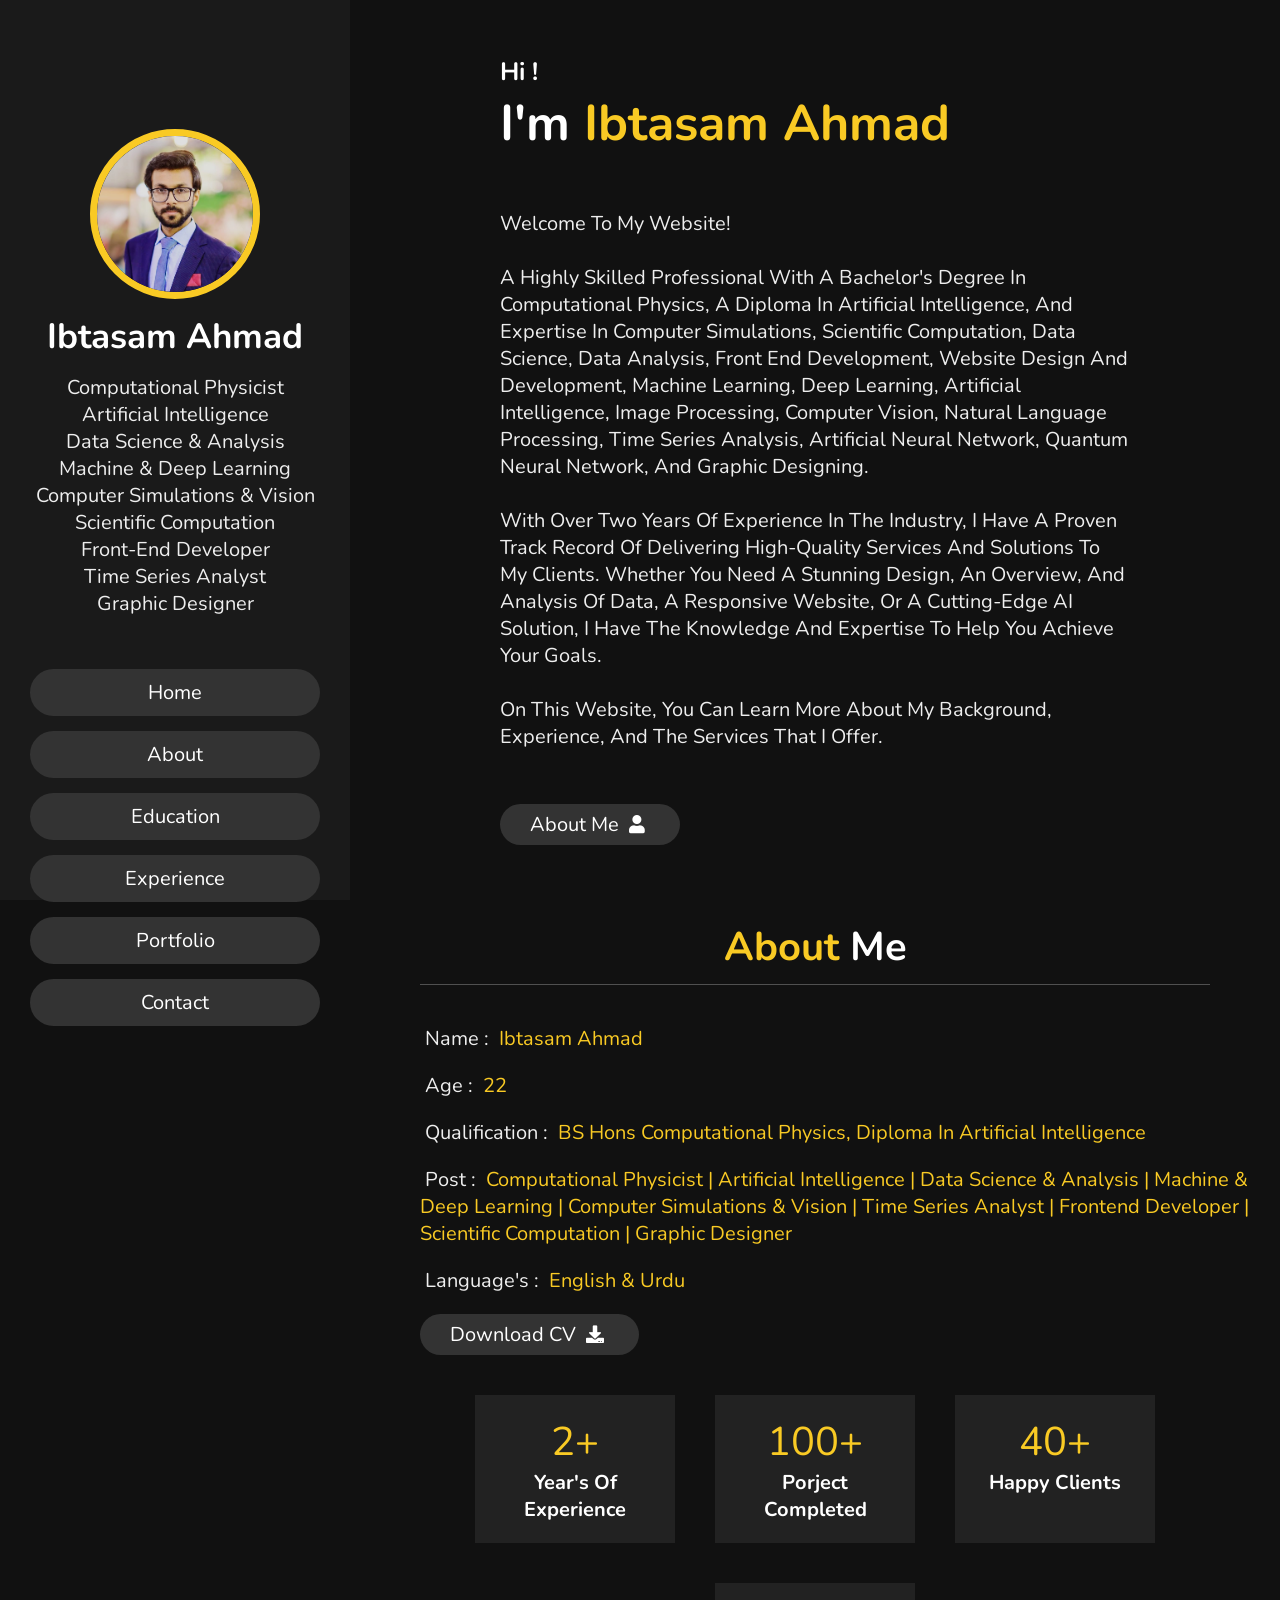
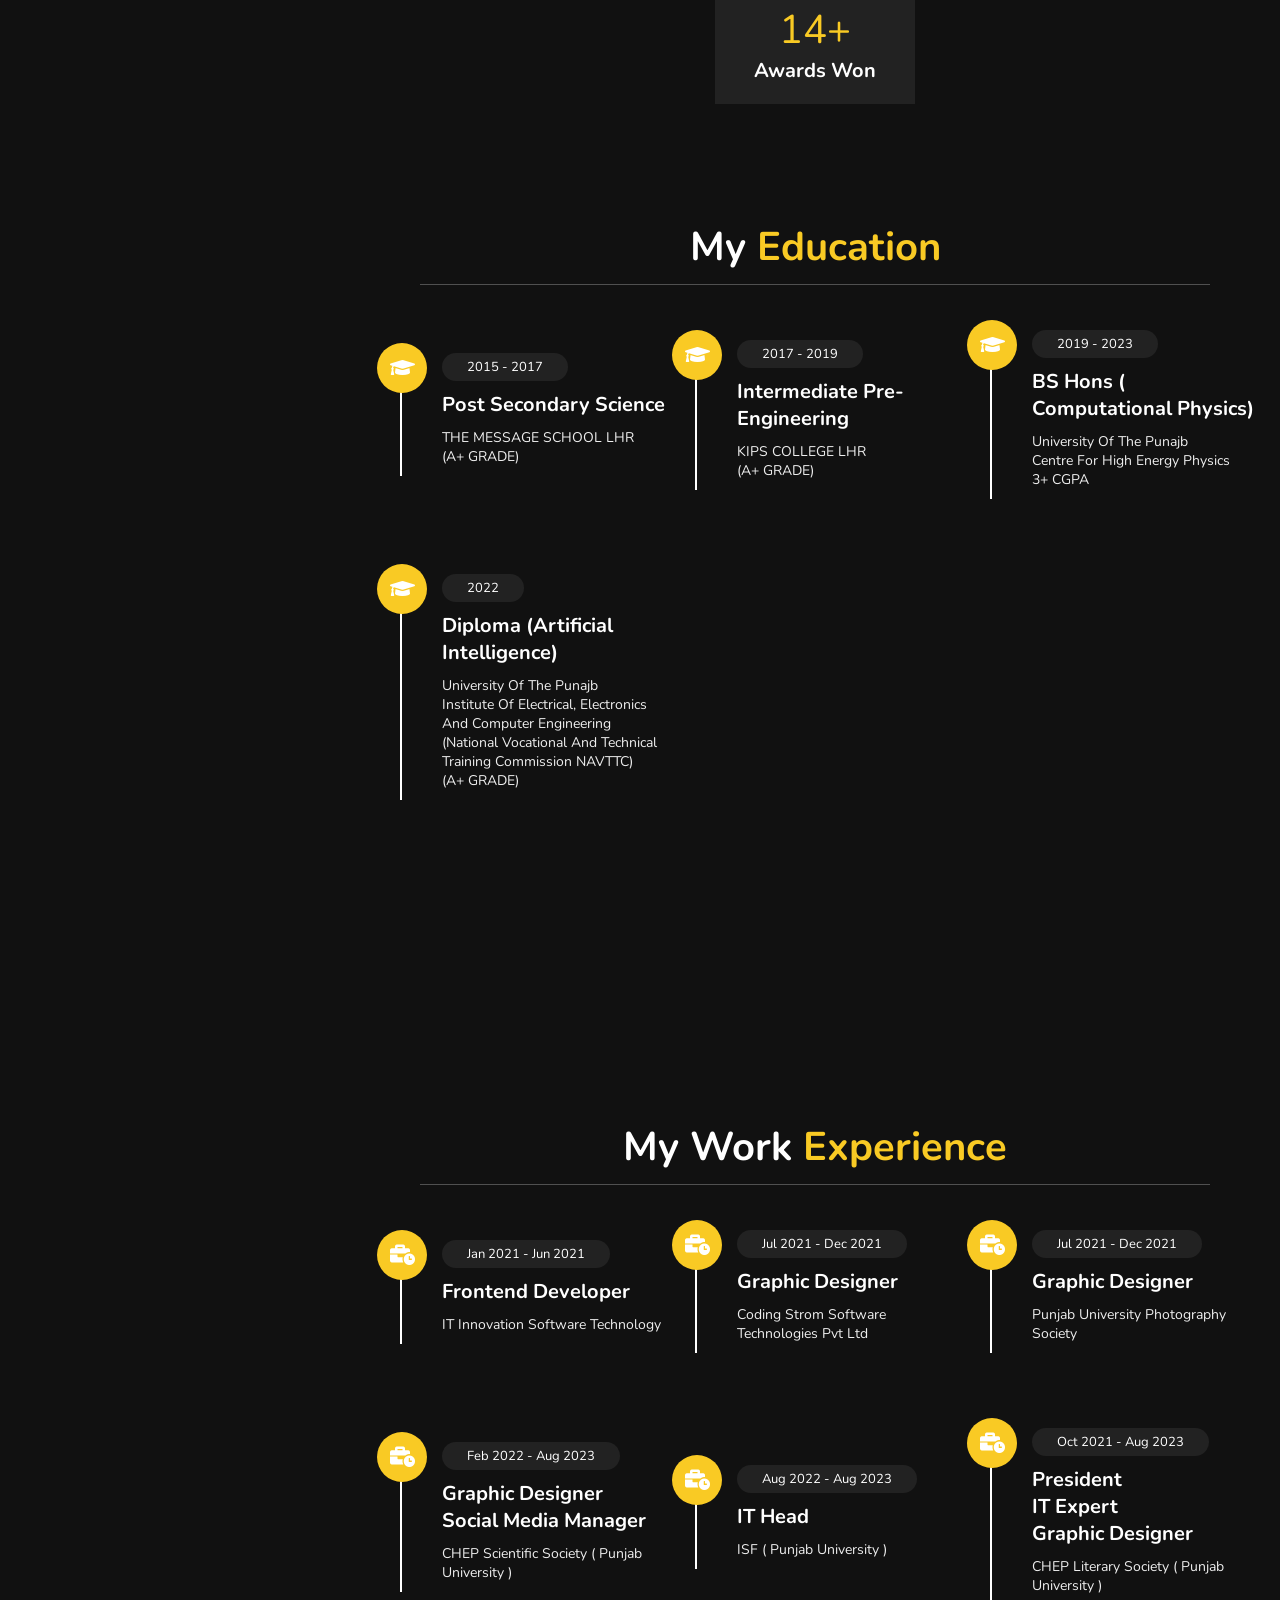
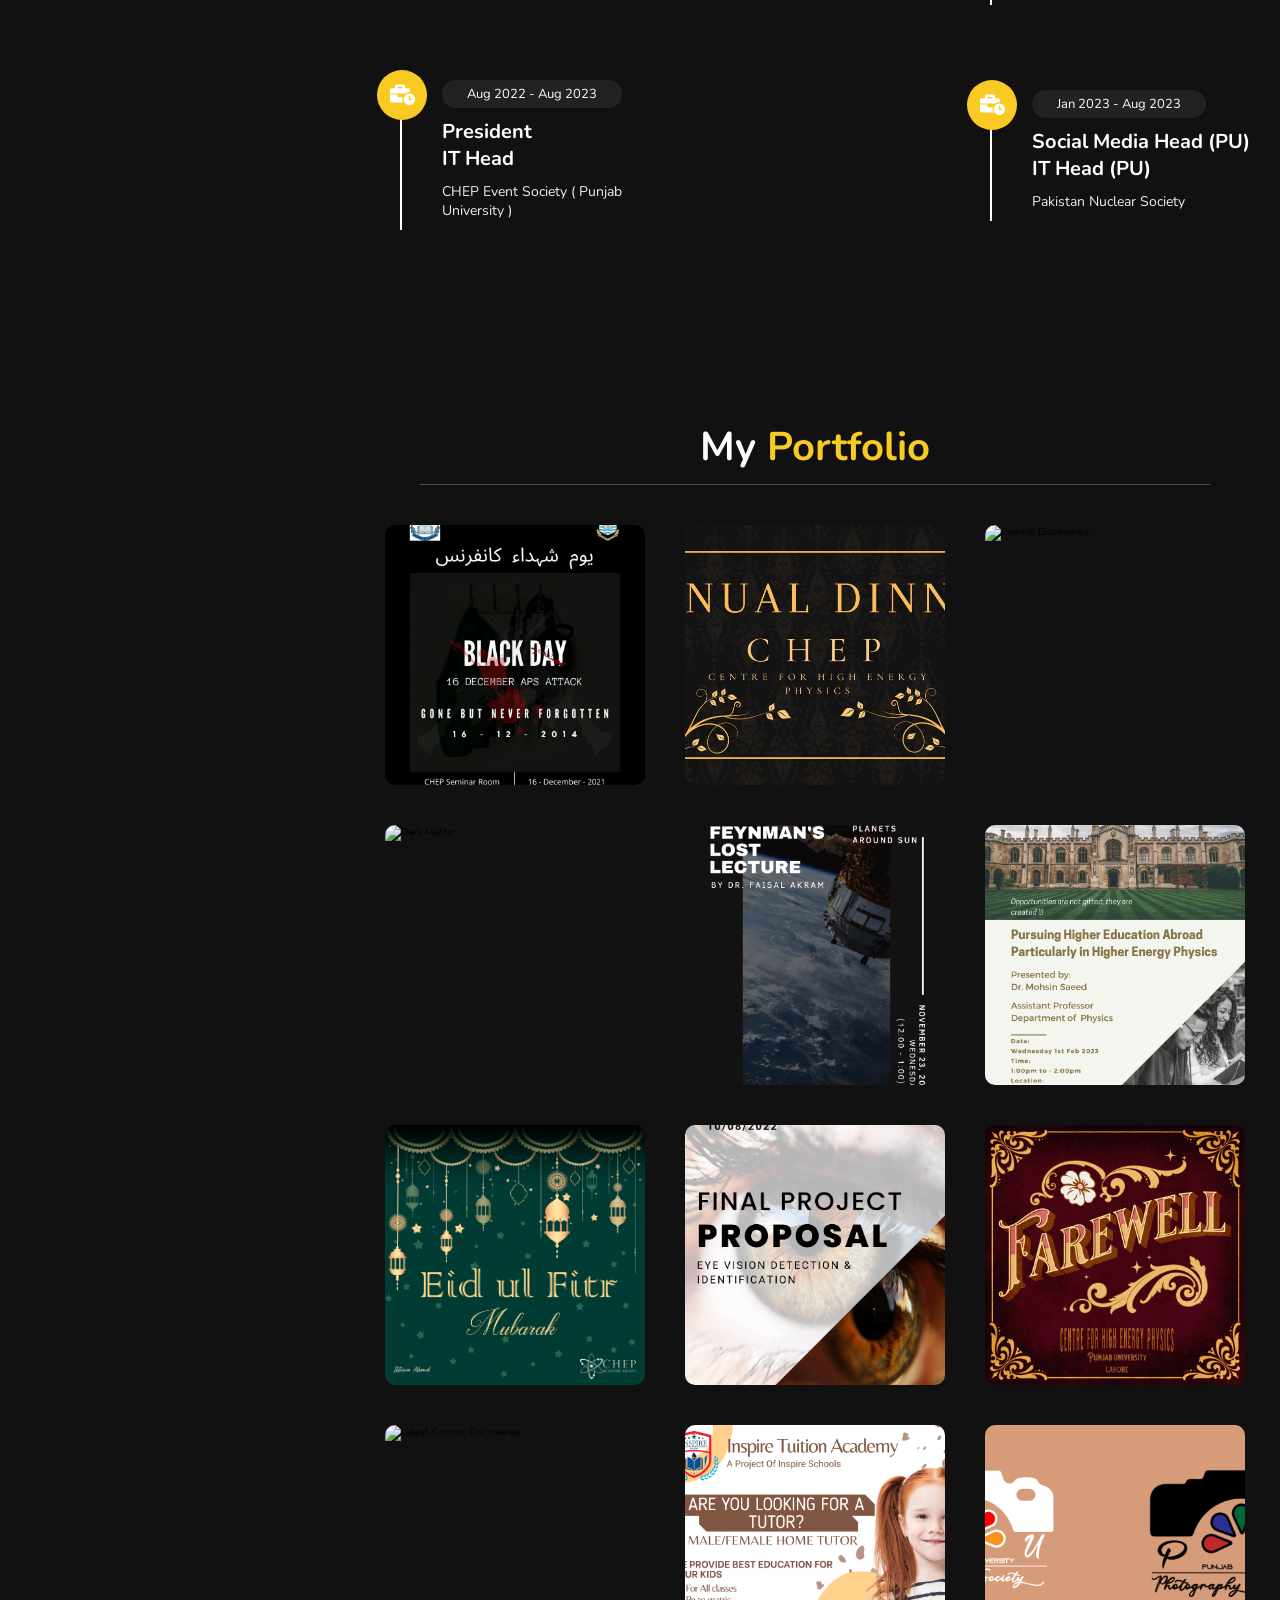
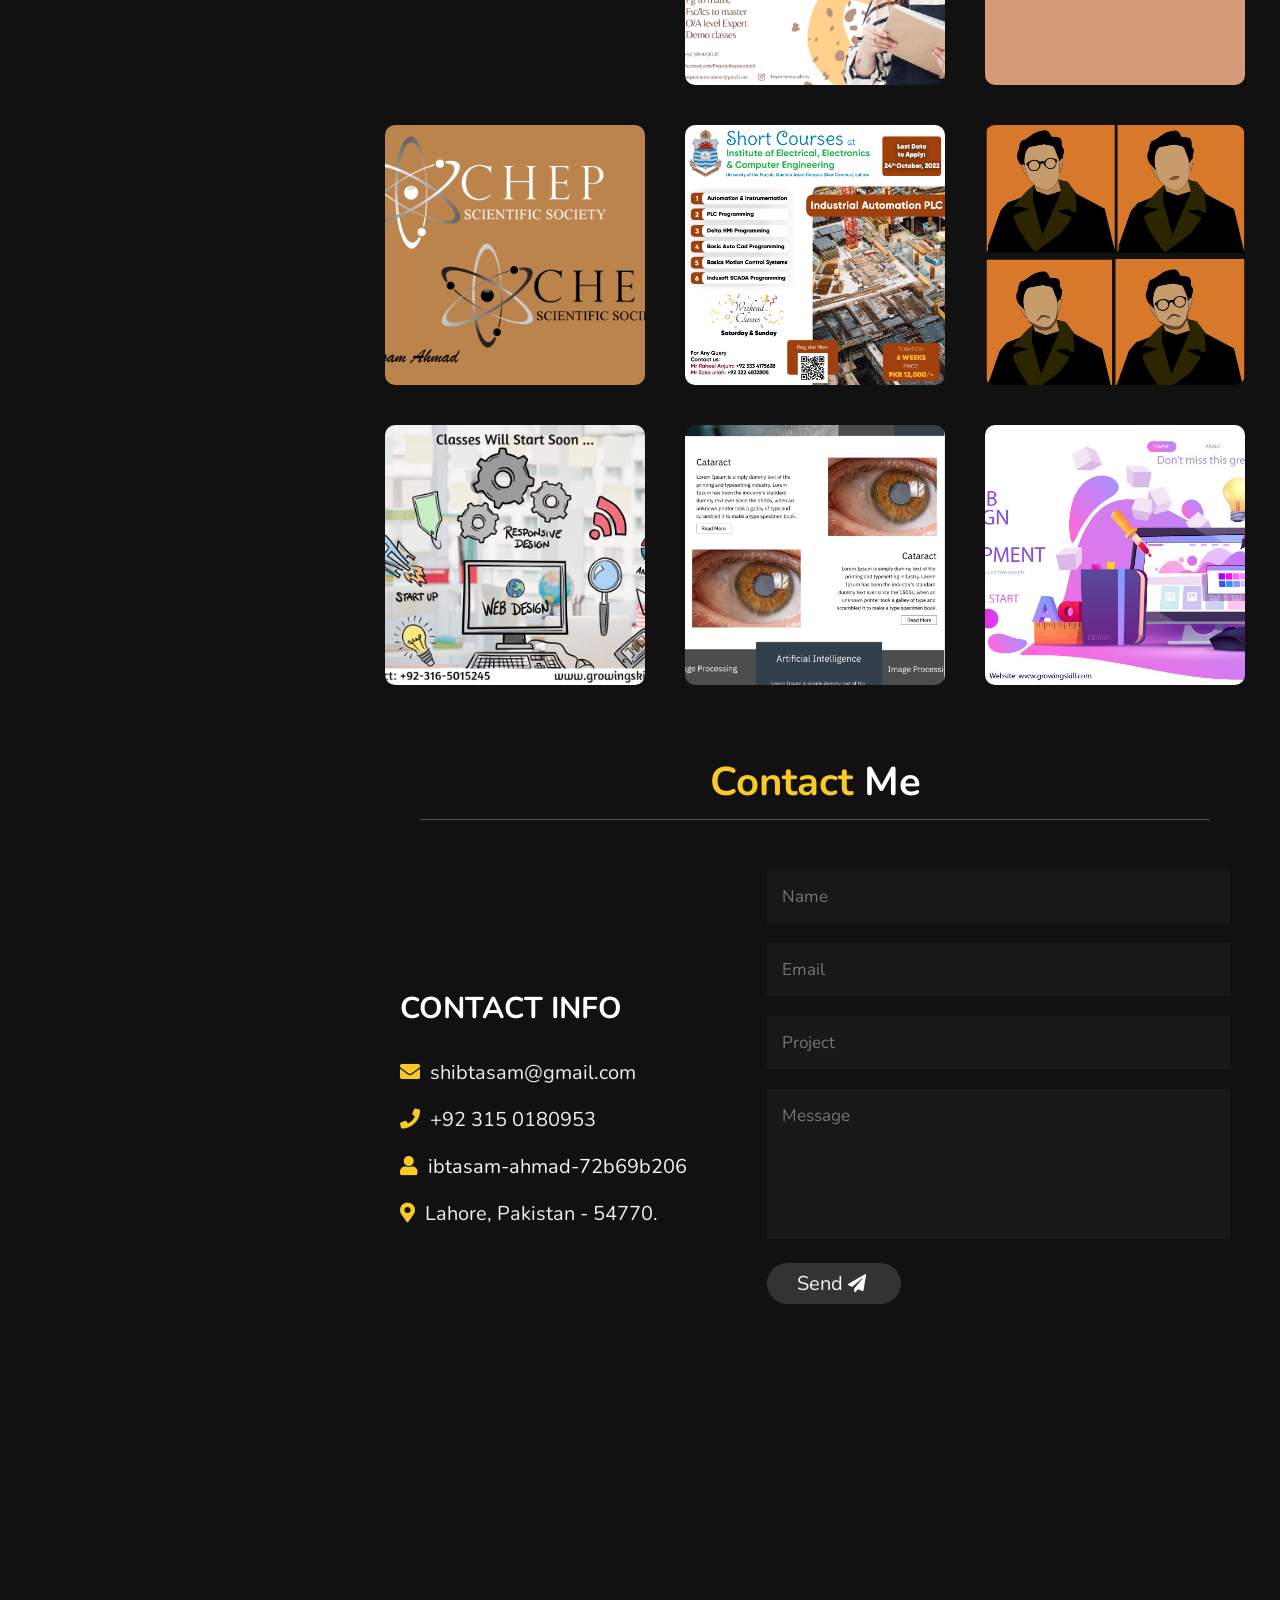
==== commit f6961247: "Add files via upload" ====
--- a/index.html
+++ b/index.html
@@ -22,11 +22,19 @@
     <header>
 
         <div class="user">
+            <br><br><br><br><br>
+            <br><br><br><br><br>
+            <br><br><br><br><br>
+            <br><br><br><br><br>
             <img src="./img/profile.png" alt="Ibtasam Ahmad">
             <br />
             <h3 class="name">Ibtasam Ahmad</h3>
-            <p class="post">AI Engineer<br /> Data Science & Analyst <br/>
-                Graphic Designer<br />Website Developer</p>
+            <br />
+            <p class="post">Computational Physicist <br /> Artificial Intelligence <br />
+                 Data Science & Analysis <br /> Machine & Deep Learning <br /> 
+                 Computer Simulations & Vision <br /> Scientific Computation  
+                  <br /> Front-End Developer <br /> Time Series Analyst
+                 <br /> Graphic Designer
             <br />
             <br />
         </div>
@@ -52,18 +60,24 @@
 
     <section class="home" id="home">
 
-        <h3>HI !</h3>
+        <h3>Hi !</h3>
         <h1>I'm <span>Ibtasam Ahmad</span></h1>
-        <p>Welcome to my website! <br />
-            I am a highly skilled professional with a
-            Bachelor's degree in Computational Physics, a diploma in
-            Artificial Intelligence, and expertise in graphic designing,
-            website development, and artificial intelligence. <br />With over a
-            year of experience in the industry, I have a proven track record of
-            delivering high-quality services and solutions to my clients.
-            Whether you need a stunning design, a responsive website, or a
-            cutting-edge AI solution, I have the knowledge and expertise to
-            help you achieve your goals. On this website, you can learn more
+        <br /><br /><br />
+        <p>Welcome to my website! <br /><br />
+            A Highly Skilled Professional With A Bachelor's Degree In Computational Physics, 
+            A Diploma In Artificial Intelligence, And Expertise In Computer Simulations, 
+            Scientific Computation, Data Science, Data Analysis, Front End Development, 
+            Website Design and Development, Machine Learning, Deep Learning, Artificial Intelligence,
+             Image Processing, Computer Vision, Natural Language Processing, Time Series Analysis,
+              Artificial Neural Network, Quantum Neural Network, and Graphic Designing.
+            <br/><br />
+            With Over Two Years Of Experience In The Industry, 
+            I Have A Proven Track Record Of Delivering High-Quality Services And 
+            Solutions To My Clients. Whether You Need A Stunning Design, An Overview, 
+            and Analysis of Data, A Responsive Website, Or A Cutting-Edge AI Solution, 
+            I Have The Knowledge And Expertise To Help You Achieve Your Goals. 
+            <br/><br />
+            On this website, you can learn more
             about my background, experience, and the services that I offer.
         </p>
         <br />
@@ -86,10 +100,12 @@
             <div class="info">
                 <h3> <span> name : </span> Ibtasam Ahmad </h3>
                 <h3> <span> age : </span> 22 </h3>
-                <h3> <span> qualification : </span> BS Hons Computational Physics</h3>
-                <h3> <span> post : </span> Data Science & Analyst 
-                    || Website Developer || Graphic Designer 
-                    || Computational Physicist </h3>
+                <h3> <span> qualification : </span> BS Hons Computational Physics, 
+                    Diploma in Artificial Intelligence</h3>
+                <h3> <span> post : </span> Computational Physicist | Artificial Intelligence | 
+                    Data Science & Analysis | Machine & Deep Learning | Computer Simulations & Vision 
+                    | Time Series Analyst | Frontend Developer | Scientific Computation | 
+                    Graphic Designer </h3>
                 <h3> <span> language's : </span> English & Urdu </h3>
                 <a target="_blank" href="https://drive.google.com/drive/folders/1sYcC6Zx7W3FZJro4rZbVcC1PsFie44N5?usp=sharing">
                     <button class="btn"> download CV <i class="fas fa-download"></i> </button></a>
@@ -162,7 +178,8 @@
                 <span>2022</span>
                 <h3>Diploma (Artificial Intelligence)</h3>
                 <p>University of The Punajb
-                    <br /> Institute of Electrical, Electronics and Computer Engineering
+                    <br /> Institute of Electrical, Electronics and Computer Engineering 
+                    (National Vocational and Technical Training Commission NAVTTC)
                     <br />(A+ GRADE)
                 </p>
             </div>
@@ -267,10 +284,6 @@
             </div>
             
             <div class="box">
-                <img src="./img/CES.png" alt="CES">
-            </div>
-            
-            <div class="box">
                 <img src="./img/Dark Matter.png" alt="Dark Matter">
             </div>
                         
@@ -295,10 +308,6 @@
             </div>
                         
             <div class="box">
-                <img src="./img/ISF.png" alt="ISF">
-            </div>
-                        
-            <div class="box">
                 <img src="./img/Latest Cosmic Discoveries.png" alt="Latest Cosmic Discoveries">
             </div>
                         
@@ -353,11 +362,11 @@
                 <h3 class="title">Contact Info</h3>
 
                 <div class="info">
-                    <h3> <i class="fas fa-envelope"></i> shibtasam@gmail.com </h3>
+                    <h3> <i class="fas fa-envelope"></i> <pre style="text-transform: lowercase;">shibtasam@gmail.com</pre> </h3>
                     <h3> <i class="fas fa-phone"></i> +92 315 0180953 </h3>
                     <h3> <i class="fa fa-user"></i> <a target="_blank" style="color:whitesmoke"
                          href="https://www.linkedin.com/in/ibtasam-ahmad-72b69b206/?trk=public_profile_browsemap&originalSubdomain=pk">
-                        Linkedin.com/In/Ibtasam-Ahmad-72b69b206
+                        <pre style="text-transform: lowercase;">ibtasam-ahmad-72b69b206</pre>
                     </a> </h3>
                     <h3> <i class="fas fa-map-marker-alt"></i> Lahore, Pakistan - 54770. </h3>
                 </div>
@@ -371,7 +380,7 @@
                 <input type="text" placeholder="project" class="box">
                 <textarea name="" id="" cols="30" rows="10" class="box message" placeholder="message"></textarea>
                 <button type="submit" class="btn"> <a target="_blank" style="color:whitesmoke"
-                     href="https://wa.me/message/NNXCQB4E5X7HF1">Send</a> <i class="fas fa-paper-plane"></i> </button>
+                     href="https://wa.me/message/NNXCQB4E5X7HF1">Send</a><i class="fas fa-paper-plane"></i> </button>
 
             </form>
 
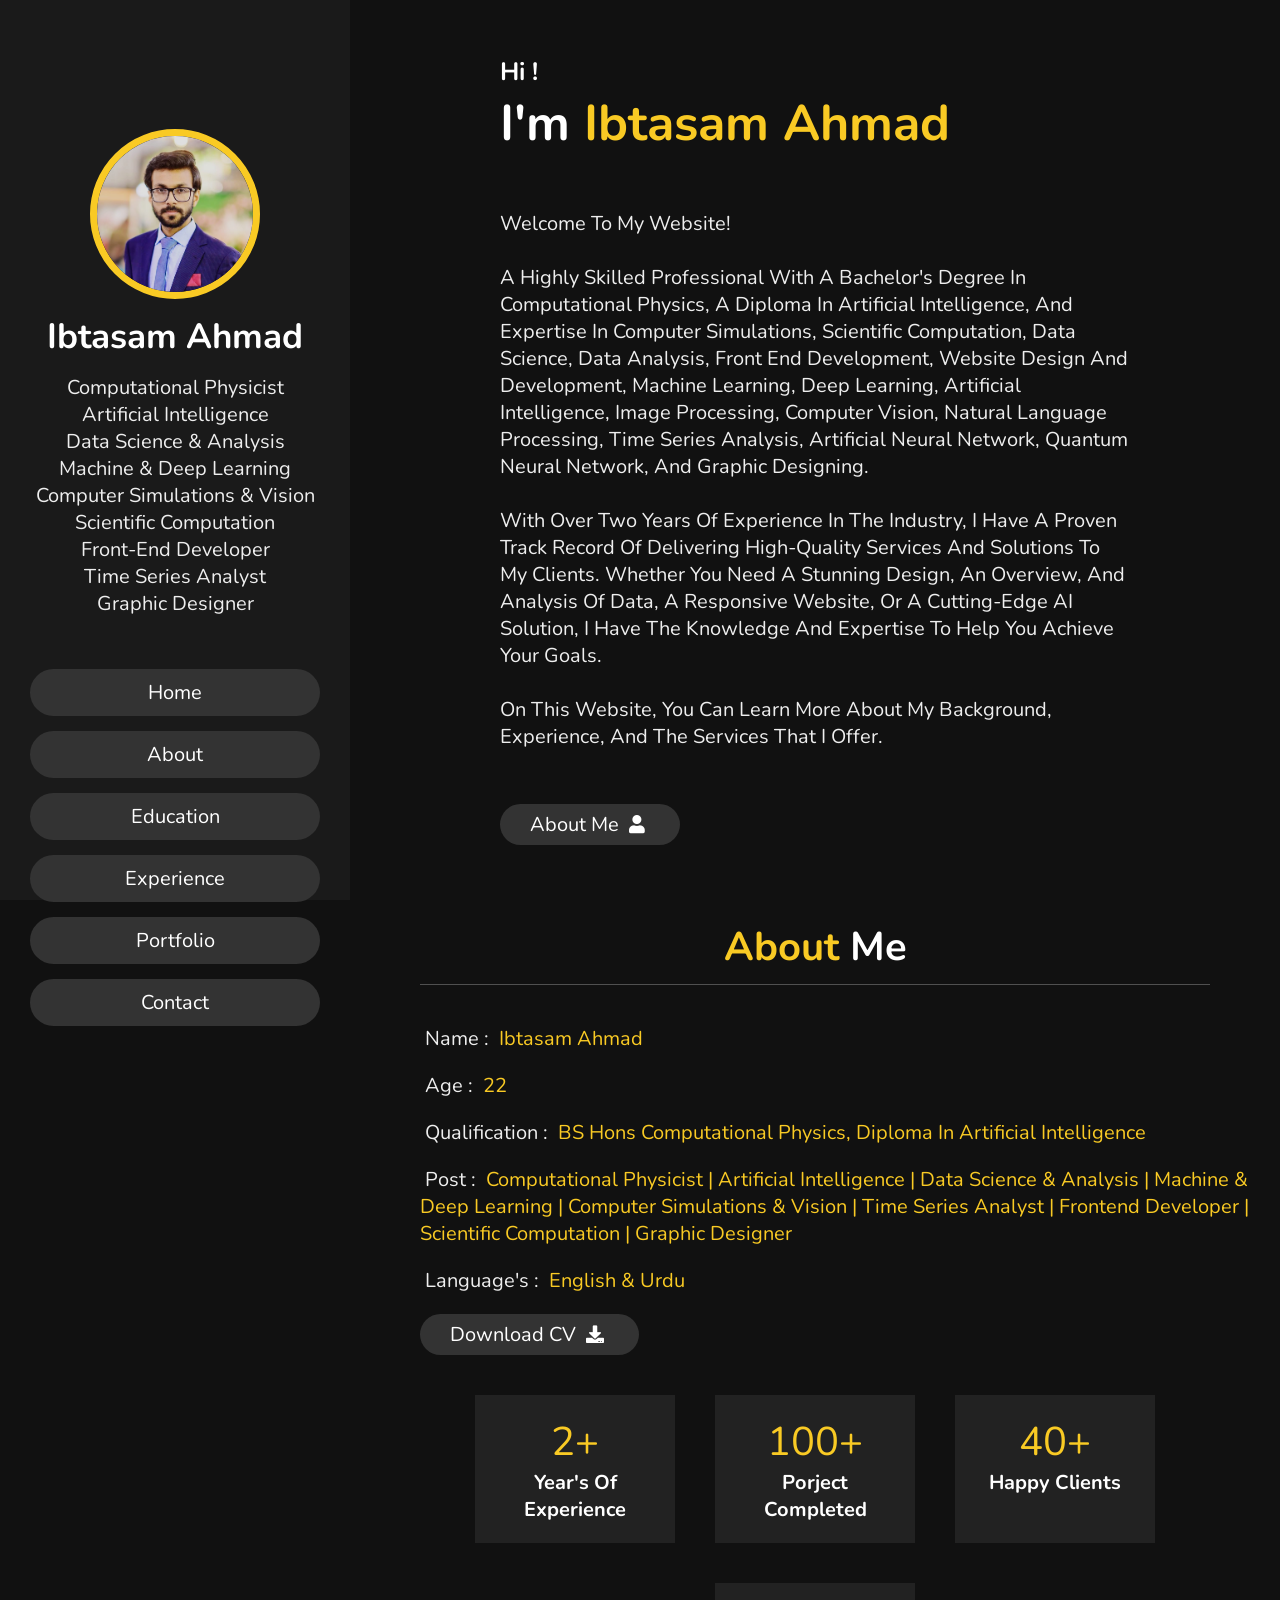
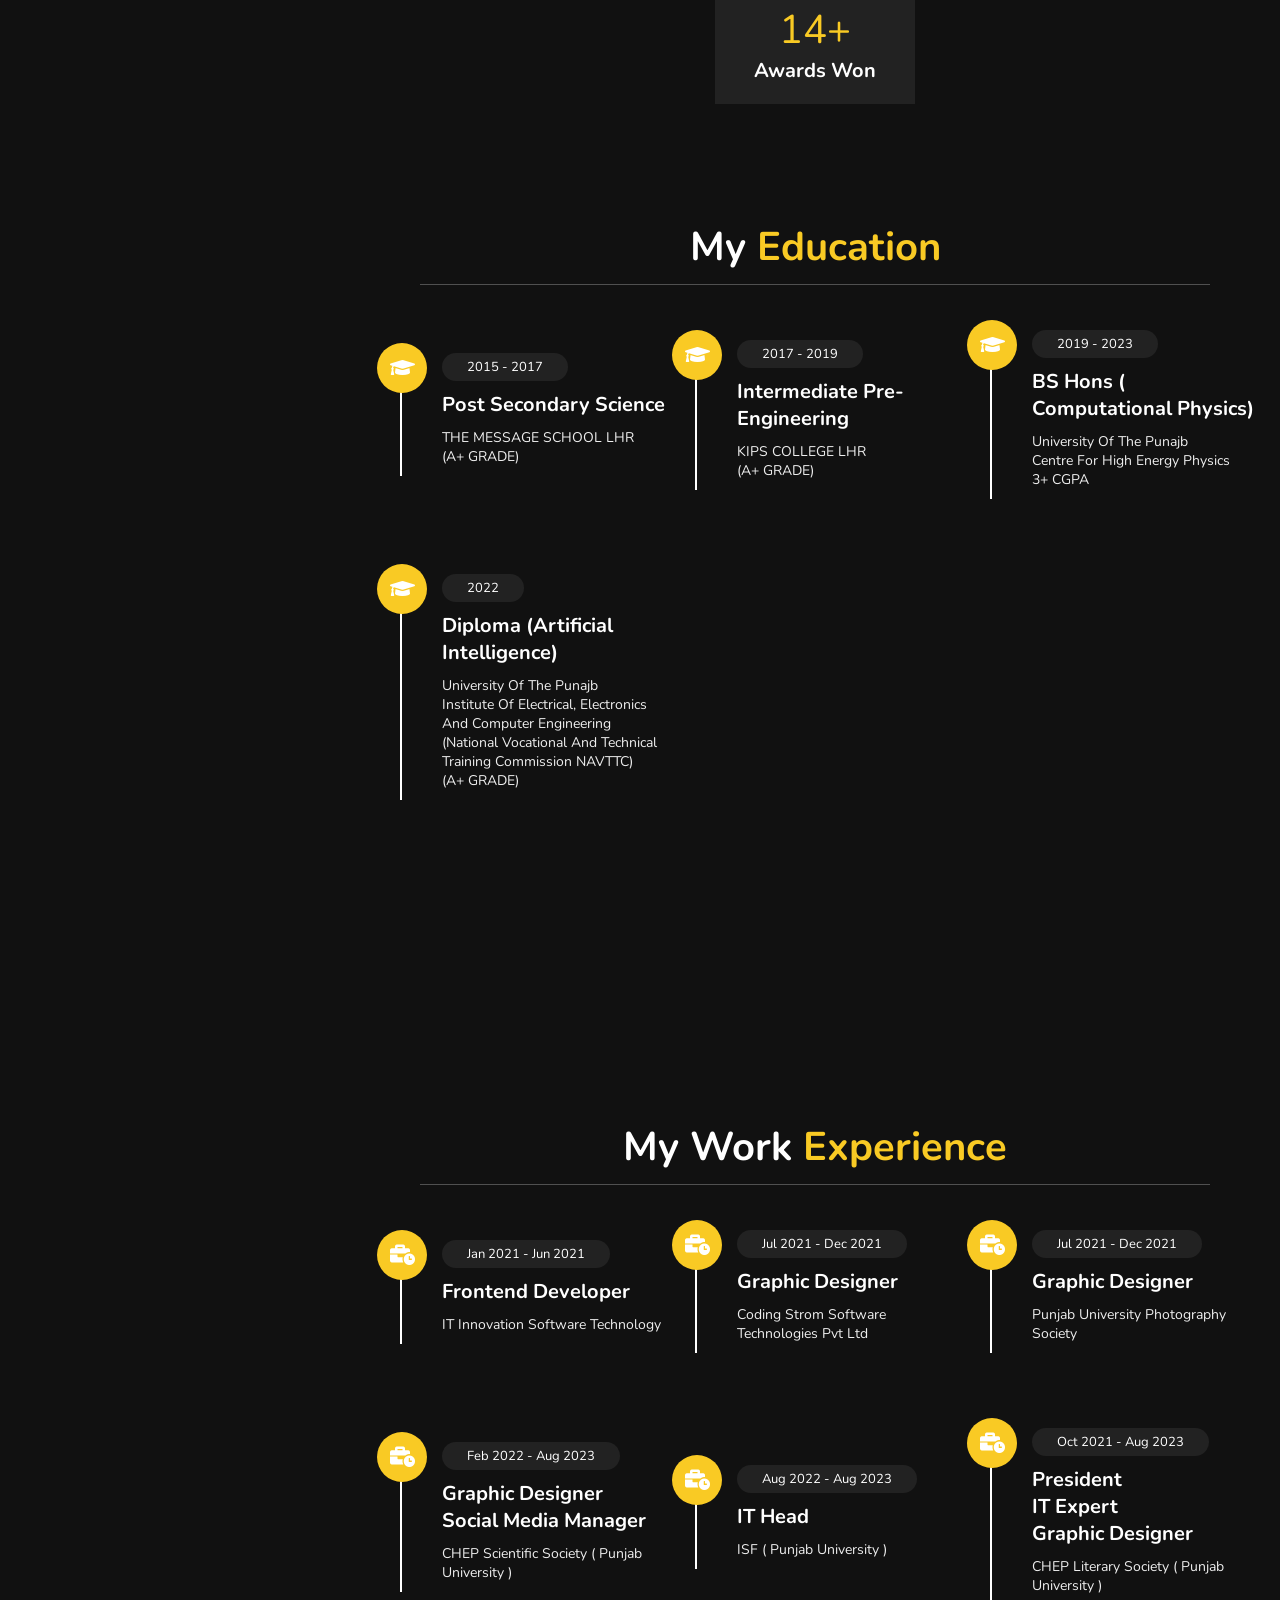
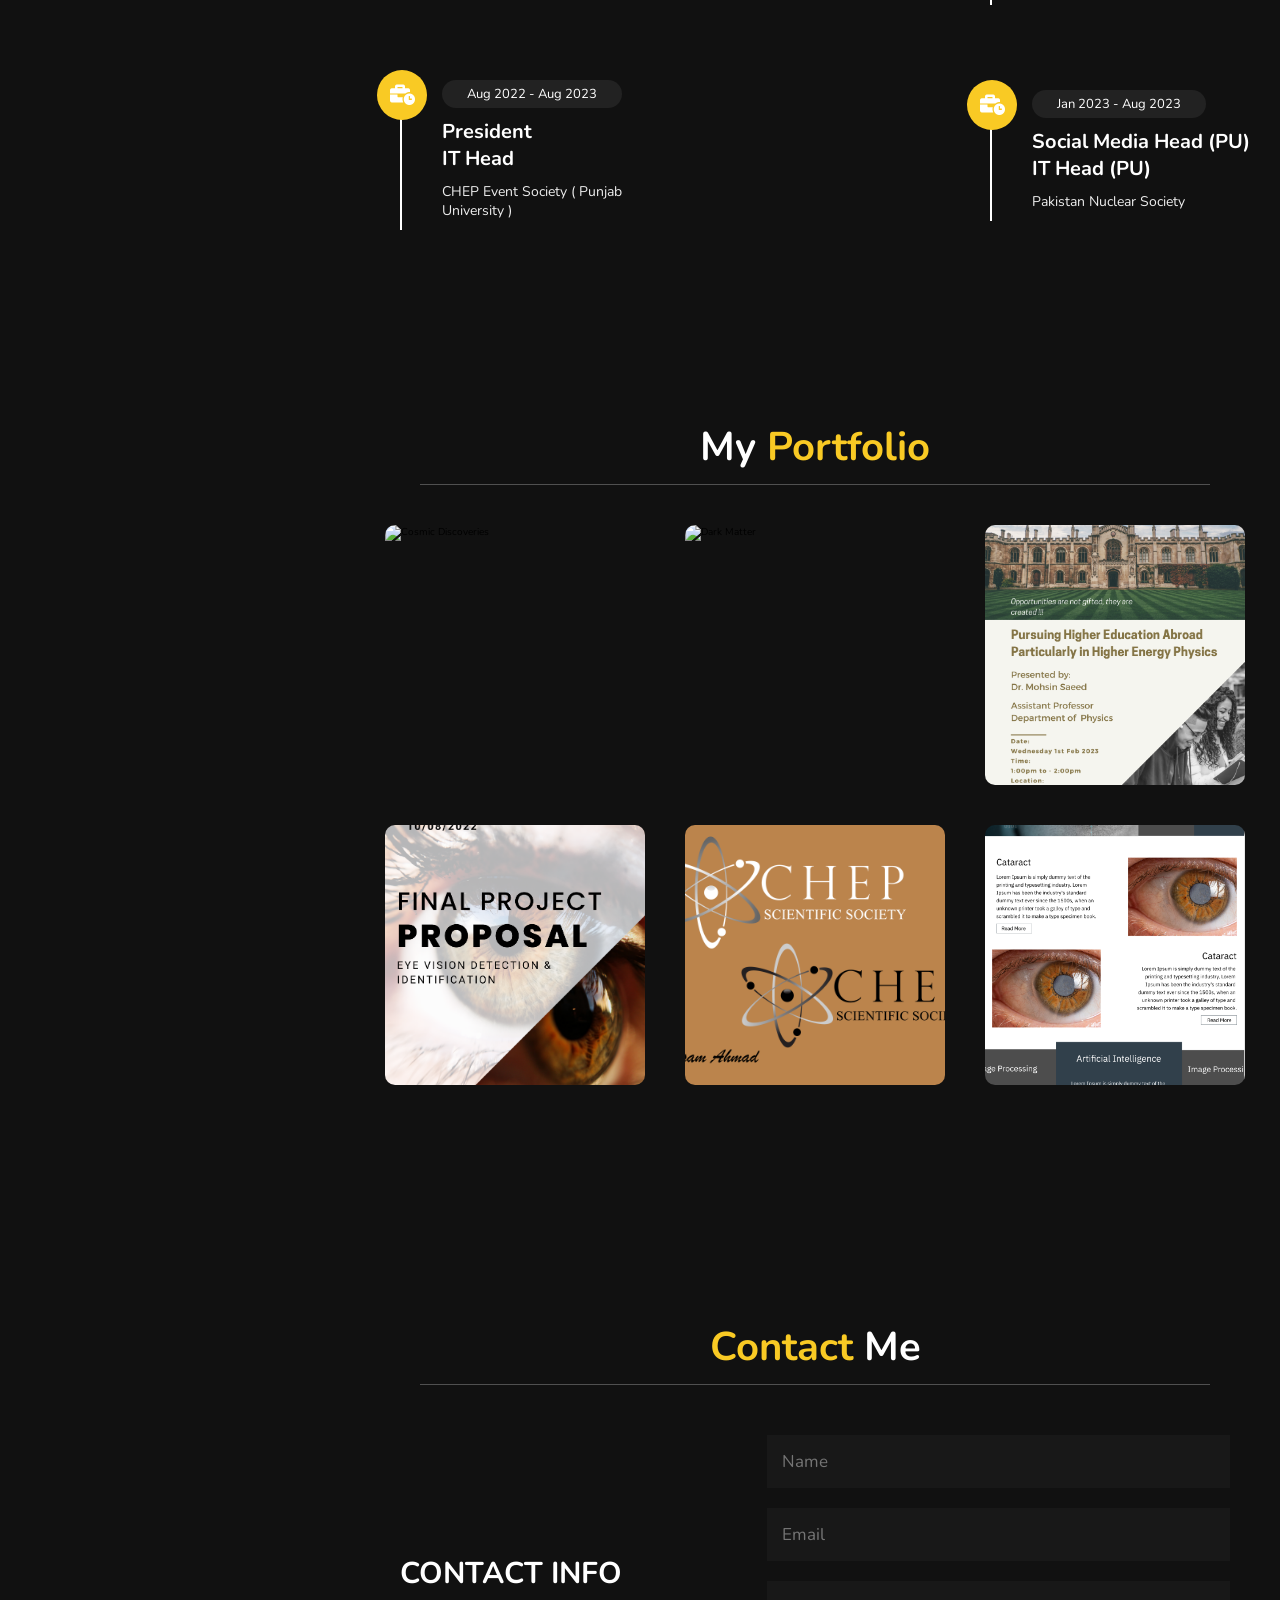
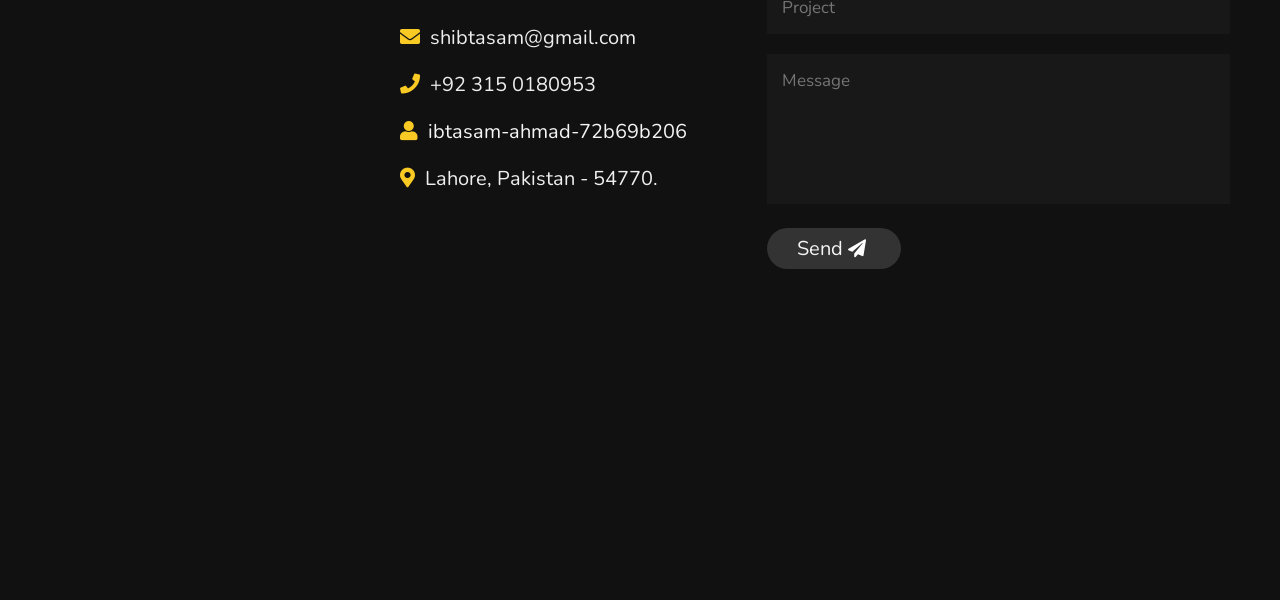
==== commit b803719d: "Add files via upload" ====
--- a/index.html
+++ b/index.html
@@ -270,14 +270,6 @@
         <h1 class="heading"> my <span>portfolio</span> </h1>
 
         <div class="box-container">
-
-            <div class="box">
-                <img src="./img/Black Day.jpg" alt="Black Day">
-            </div>
-
-            <div class="box">
-                <img src="./img/Annual Dinner.jpg" alt="Annual Dinner">
-            </div>
             
             <div class="box">
                 <img src="./img/Cosmic Discoveries.png" alt="Cosmic Discoveries">
@@ -288,59 +280,19 @@
             </div>
                         
             <div class="box">
-                <img src="./img/Dr Faisal Seminar Poster.png" alt="Dr Faisal Seminar">
+                <img src="./img/Dr Mohsin Seminar.png" alt="Dr Mohsin Seminar">
             </div>
                         
             <div class="box">
-                <img src="./img/Dr Mohsin Seminar.png" alt="Dr Mohsin Seminar">
+                <img src="./img/Eye Project.png" alt="Eye Project">
+            </div>
+
+            <div class="box">
+                <img src="./img/Scientific-Society-Logo-poster.png" alt="CSS Scientific-Society-Logo-poster">
             </div>
                         
             <div class="box">
-                <img src="./img/Eid.png" alt="Eid">
-            </div>
-                        
-            <div class="box">
-                <img src="./img/Eye Project.png" alt="Eye Project">
-            </div>
-                        
-            <div class="box">
-                <img src="./img/Farewell.png" alt="Farewell">
-            </div>
-                        
-            <div class="box">
-                <img src="./img/Latest Cosmic Discoveries.png" alt="Latest Cosmic Discoveries">
-            </div>
-                        
-            <div class="box">
-                <img src="./img/Niazi Poster 5.jpeg" alt="Latif Poster">
-            </div>
-                        
-            <div class="box">
-                <img src="./img/PUPS.png" alt="PUPS">
-            </div>
-                        
-            <div class="box">
-                <img src="./img/Scientific-Society-Logo-poster.png" alt="CSS Scientific-Society-Logo-poster">
-            </div>
-                        
-            <div class="box">
-                <img src="./img/Short Courses.png" alt="Short Courses">
-            </div>
-                        
-            <div class="box">
-                <img src="./img/vector-manimalist-art.png" alt="vector-manimalist-art">
-            </div>
-                        
-            <div class="box">
-                <img src="./img/Web Dev - 2.jpg" alt="Website development">
-            </div>
-                        
-            <div class="box">
                 <img src="./img/Web Page.png" alt="UX/UI Design">
-            </div>
-                        
-            <div class="box">
-                <img src="./img/Web-Dev---3.jpg" alt="Web-Dev---3">
             </div>
 
         </div>
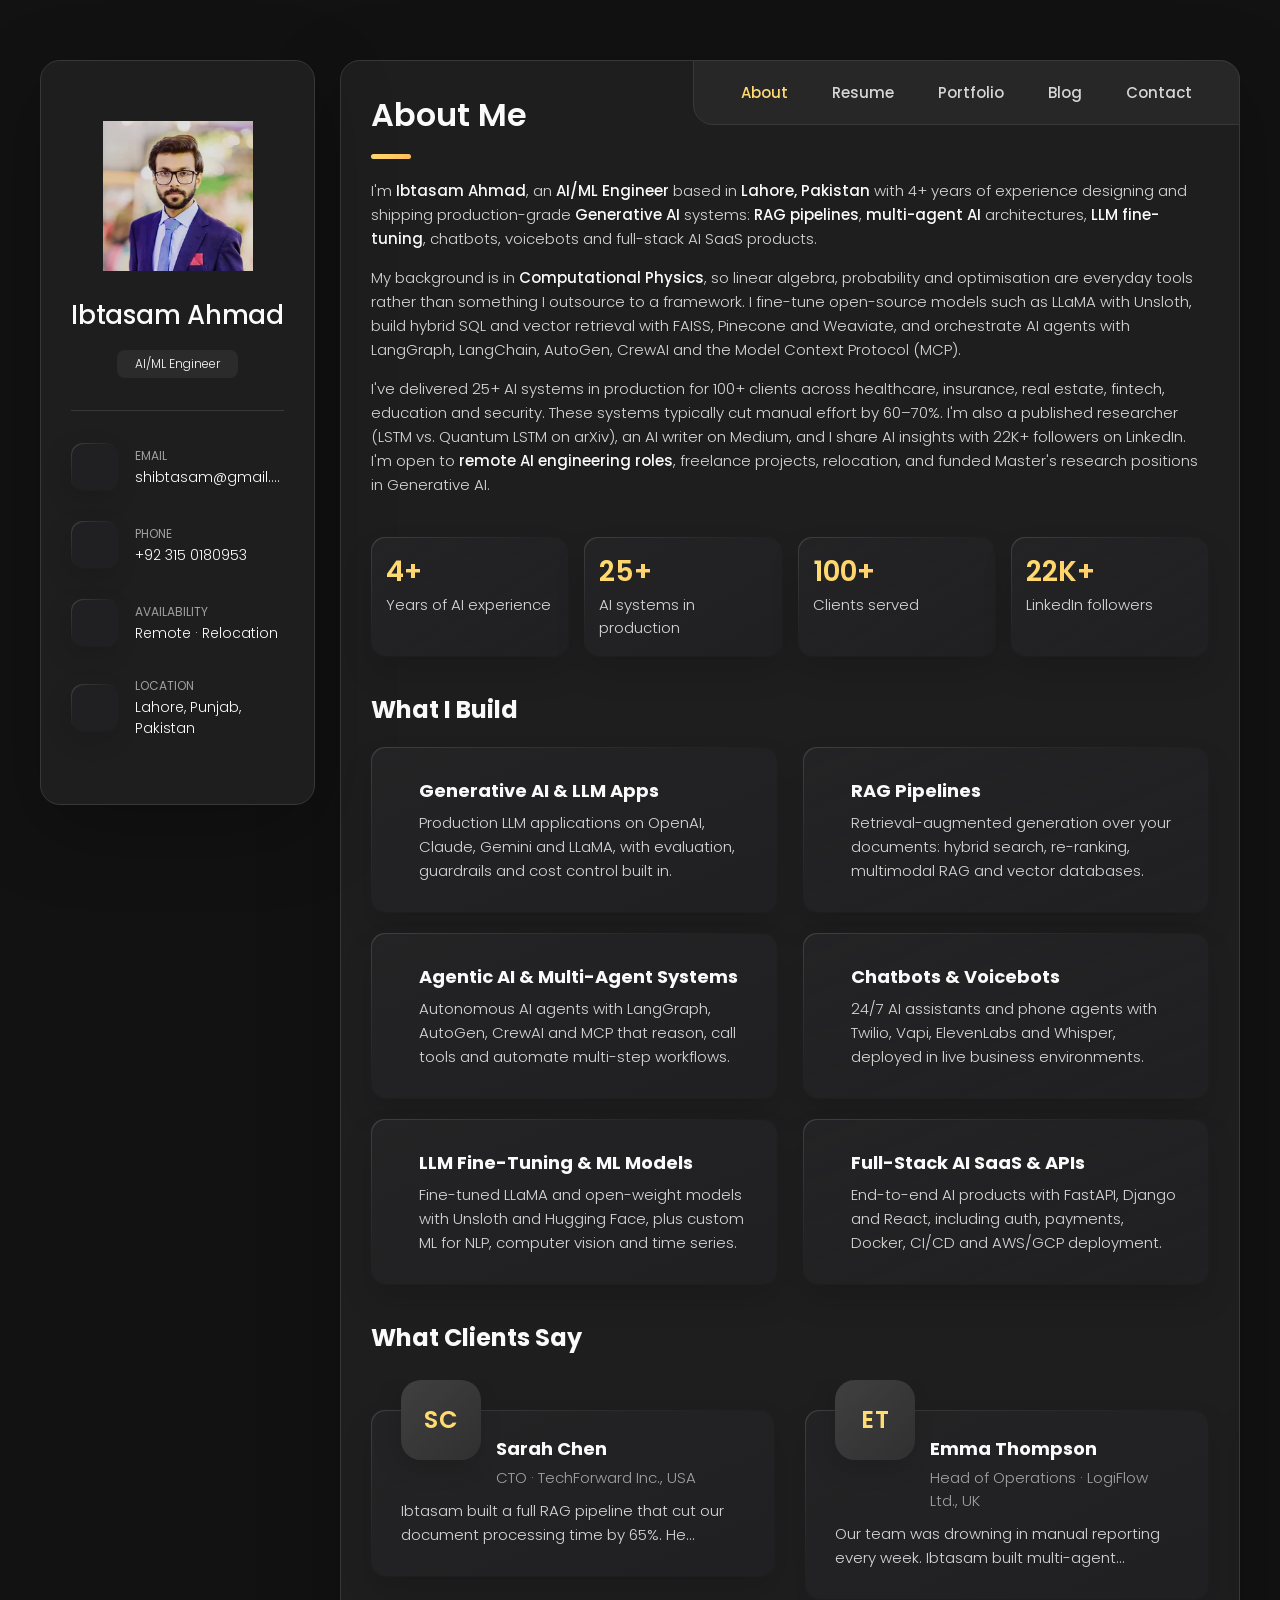
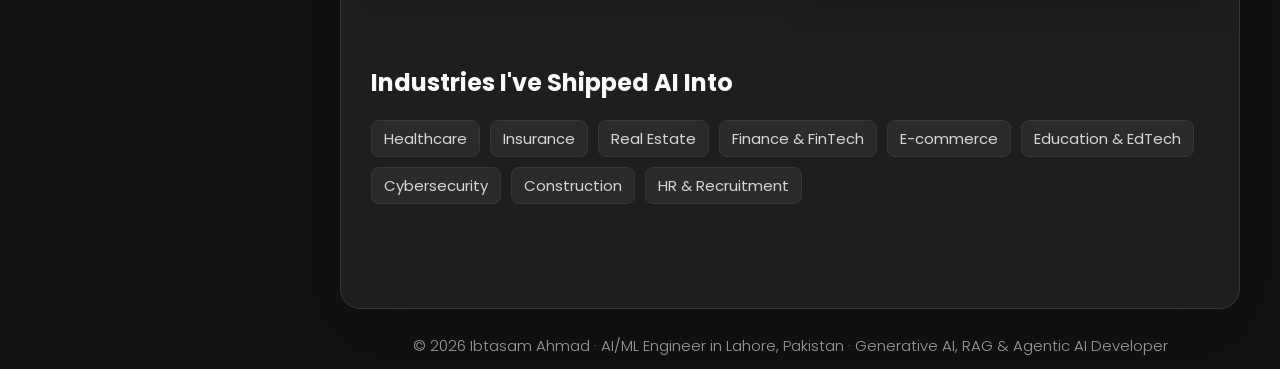
==== commit 8dc2dd9e: "updated content commit" ====
--- a/index.html
+++ b/index.html
@@ -1,373 +1,1818 @@
-<!DOCTYPE html>
-<html>
-
-<head>
-    <meta charset="UTF-8">
-    <meta name="viewport" content="width=device-width, initial-scale=1.0">
-    <title>Ibtasam Ahmad's Portfolio</title>
-
-    <!-- font awesome cdn link  -->
-    <link rel="stylesheet" href="https://cdnjs.cloudflare.com/ajax/libs/font-awesome/5.15.2/css/all.min.css">
-
-    <link rel="icon" type="image/x-icon" href="./img/IA.png">  
-      <!-- custom css file link  -->
-    <link rel="stylesheet" href="style.css">
-</head>
-
-<body>
-
-
-    <!-- header section starts  -->
-
-    <header>
-
-        <div class="user">
-            <br><br><br><br><br>
-            <br><br><br><br><br>
-            <br><br><br><br><br>
-            <br><br><br><br><br>
-            <img src="./img/profile.png" alt="Ibtasam Ahmad">
-            <br />
-            <h3 class="name">Ibtasam Ahmad</h3>
-            <br />
-            <p class="post">Computational Physicist <br /> Artificial Intelligence <br />
-                 Data Science & Analysis <br /> Machine & Deep Learning <br /> 
-                 Computer Simulations & Vision <br /> Scientific Computation  
-                  <br /> Front-End Developer <br /> Time Series Analyst
-                 <br /> Graphic Designer
-            <br />
-            <br />
-        </div>
-
-        <nav class="navbar">
-            <ul>
-                <li><a href="#home">home</a></li>
-                <li><a href="#about">about</a></li>
-                <li><a href="#education">education</a></li>
-                <li><a href="#experience">experience</a></li>
-                <li><a href="#portfolio">portfolio</a></li>
-                <li><a href="#contact">contact</a></li>
-            </ul>
-        </nav>
-
-    </header>
-
-    <!-- header section ends -->
-
-    <div id="menu" class="fas fa-bars"></div>
-
-    <!-- home section starts  -->
-
-    <section class="home" id="home">
-
-        <h3>Hi !</h3>
-        <h1>I'm <span>Ibtasam Ahmad</span></h1>
-        <br /><br /><br />
-        <p>Welcome to my website! <br /><br />
-            A Highly Skilled Professional With A Bachelor's Degree In Computational Physics, 
-            A Diploma In Artificial Intelligence, And Expertise In Computer Simulations, 
-            Scientific Computation, Data Science, Data Analysis, Front End Development, 
-            Website Design and Development, Machine Learning, Deep Learning, Artificial Intelligence,
-             Image Processing, Computer Vision, Natural Language Processing, Time Series Analysis,
-              Artificial Neural Network, Quantum Neural Network, and Graphic Designing.
-            <br/><br />
-            With Over Two Years Of Experience In The Industry, 
-            I Have A Proven Track Record Of Delivering High-Quality Services And 
-            Solutions To My Clients. Whether You Need A Stunning Design, An Overview, 
-            and Analysis of Data, A Responsive Website, Or A Cutting-Edge AI Solution, 
-            I Have The Knowledge And Expertise To Help You Achieve Your Goals. 
-            <br/><br />
-            On this website, you can learn more
-            about my background, experience, and the services that I offer.
-        </p>
-        <br />
-
-        </p>
-        <a href="#about"><button class="btn">about me <i class="fas fa-user"></i></button></a>
-
-    </section>
-
-    <!-- home section ends -->
-
-    <!-- about section starts  -->
-
-    <section class="about" id="about">
-
-        <h1 class="heading"> <span>about</span> me </h1>
-
-        <div class="row">
-
-            <div class="info">
-                <h3> <span> name : </span> Ibtasam Ahmad </h3>
-                <h3> <span> age : </span> 22 </h3>
-                <h3> <span> qualification : </span> BS Hons Computational Physics, 
-                    Diploma in Artificial Intelligence</h3>
-                <h3> <span> post : </span> Computational Physicist | Artificial Intelligence | 
-                    Data Science & Analysis | Machine & Deep Learning | Computer Simulations & Vision 
-                    | Time Series Analyst | Frontend Developer | Scientific Computation | 
-                    Graphic Designer </h3>
-                <h3> <span> language's : </span> English & Urdu </h3>
-                <a target="_blank" href="https://drive.google.com/drive/folders/1sYcC6Zx7W3FZJro4rZbVcC1PsFie44N5?usp=sharing">
-                    <button class="btn"> download CV <i class="fas fa-download"></i> </button></a>
-            </div>
-
-            <div class="counter">
-
-                <div class="box">
-                    <span>2+</span>
-                    <h3>Year's of experience</h3>
-                </div>
-
-                <div class="box">
-                    <span>100+</span>
-                    <h3>porject completed</h3>
-                </div>
-
-                <div class="box">
-                    <span>40+</span>
-                    <h3>happy clients</h3>
-                </div>
-
-                <div class="box">
-                    <span>14+</span>
-                    <h3>awards won</h3>
-                </div>
-
-            </div>
-
-        </div>
-
-    </section>
-
-    <!-- about section ends -->
-
-    <!-- education section starts  -->
-
-    <section class="education" id="education">
-
-        <h1 class="heading"> my <span>education</span> </h1>
-
-        <div class="box-container">
-
-            <div class="box">
-                <i class="fas fa-graduation-cap"></i>
-                <span>2015 - 2017</span>
-                <h3>Post Secondary Science</h3>
-                <p>THE MESSAGE SCHOOL LHR <br>(A+ GRADE)</p>
-            </div>
-
-            <div class="box">
-                <i class="fas fa-graduation-cap"></i>
-                <span>2017 - 2019</span>
-                <h3>Intermediate Pre-Engineering</h3>
-                <p>KIPS COLLEGE LHR <br> (A+ GRADE)
-                </p>
-            </div>
-
-            <div class="box">
-                <i class="fas fa-graduation-cap"></i>
-                <span>2019 - 2023</span>
-                <h3>BS Hons ( Computational Physics)</h3>
-                <p>University of The Punajb <br>
-                    Centre For High Energy Physics <br />
-                    3+ CGPA</p>
-            </div>
-
-            <div class="box">
-                <i class="fas fa-graduation-cap"></i>
-                <span>2022</span>
-                <h3>Diploma (Artificial Intelligence)</h3>
-                <p>University of The Punajb
-                    <br /> Institute of Electrical, Electronics and Computer Engineering 
-                    (National Vocational and Technical Training Commission NAVTTC)
-                    <br />(A+ GRADE)
-                </p>
-            </div>
-
-        </div>
-
-    </section>
-
-    <section class="education" id="experience">
-
-        <h1 class="heading"> my work <span>experience</span> </h1>
-
-        <div class="box-container">
-
-            <div class="box">
-                <i class="fas fa-business-time"></i>
-                <span>Jan 2021 - Jun 2021</span>
-                <h3>Frontend Developer</h3>
-                <p>IT Innovation Software Technology<br></p>
-            </div>
-
-            <div class="box">
-                <i class="fas fa-business-time"></i>
-                <span>Jul 2021 - Dec 2021</span>
-                <h3>Graphic Designer</h3>
-                <p>Coding Strom Software Technologies Pvt Ltd<br> 
-                </p>
-            </div>
-            
-            <div class="box">
-                <i class="fas fa-business-time"></i>
-                <span>Jul 2021 - Dec 2021</span>
-                <h3>Graphic Designer</h3>
-                <p>Punjab University Photography Society<br> 
-                </p>
-            </div>
-
-            <div class="box">
-                <i class="fas fa-business-time"></i>
-                <span>Feb 2022 - Aug 2023</span>
-                <h3>Graphic Designer <br/>Social Media Manager</h3>
-                <p>CHEP Scientific Society ( Punjab University )<br> 
-                </p>
-            </div>
-            
-            <div class="box">
-                <i class="fas fa-business-time"></i>
-                <span>Aug 2022 - Aug 2023</span>
-                <h3>IT Head</h3>
-                <p>ISF ( Punjab University )<br> 
-                </p>
-            </div>
-                        
-            <div class="box">
-                <i class="fas fa-business-time"></i>
-                <span>Oct 2021 - Aug 2023</span>
-                <h3>President <br/> IT Expert <br/> Graphic Designer </h3>
-                <p>CHEP Literary Society ( Punjab University )<br> 
-                </p>
-            </div>
-                                    
-            <div class="box">
-                <i class="fas fa-business-time"></i>
-                <span>Aug 2022 - Aug 2023</span>
-                <h3>President <br/> IT Head </h3>
-                <p>CHEP Event Society ( Punjab University )<br> 
-                </p>
-            </div>
-                                                
-            <div class="box">
-                <i class="fas fa-business-time"></i>
-                <span>Jan 2023 - Aug 2023</span>
-                <h3>Social Media Head (PU) <br/> IT Head (PU) </h3>
-                <p>Pakistan Nuclear Society<br> 
-                </p>
-            </div>
-
-        </div>
-
-    </section>
-
-    <!-- education section ends -->
-
-    <!-- portfolio section starts  -->
-
-    <section class="portfolio" id="portfolio">
-
-        <h1 class="heading"> my <span>portfolio</span> </h1>
-
-        <div class="box-container">
-            
-            <div class="box">
-                <img src="./img/Cosmic Discoveries.png" alt="Cosmic Discoveries">
-            </div>
-            
-            <div class="box">
-                <img src="./img/Dark Matter.png" alt="Dark Matter">
-            </div>
-                        
-            <div class="box">
-                <img src="./img/Dr Mohsin Seminar.png" alt="Dr Mohsin Seminar">
-            </div>
-                        
-            <div class="box">
-                <img src="./img/Eye Project.png" alt="Eye Project">
-            </div>
-
-            <div class="box">
-                <img src="./img/Scientific-Society-Logo-poster.png" alt="CSS Scientific-Society-Logo-poster">
-            </div>
-                        
-            <div class="box">
-                <img src="./img/Web Page.png" alt="UX/UI Design">
-            </div>
-
-        </div>
-
-    </section>
-
-    <!-- portfolio section ends -->
-
-    <!-- contact section starts  -->
-
-    <section class="contact" id="contact">
-
-        <h1 class="heading"> <span>contact</span> me </h1>
-
-        <div class="row">
-
-            <div class="content">
-
-                <h3 class="title">Contact Info</h3>
-
-                <div class="info">
-                    <h3> <i class="fas fa-envelope"></i> <pre style="text-transform: lowercase;">shibtasam@gmail.com</pre> </h3>
-                    <h3> <i class="fas fa-phone"></i> +92 315 0180953 </h3>
-                    <h3> <i class="fa fa-user"></i> <a target="_blank" style="color:whitesmoke"
-                         href="https://www.linkedin.com/in/ibtasam-ahmad-72b69b206/?trk=public_profile_browsemap&originalSubdomain=pk">
-                        <pre style="text-transform: lowercase;">ibtasam-ahmad-72b69b206</pre>
-                    </a> </h3>
-                    <h3> <i class="fas fa-map-marker-alt"></i> Lahore, Pakistan - 54770. </h3>
-                </div>
-
-            </div>
-
-            <form action="">
-
-                <input type="text" placeholder="name" class="box">
-                <input type="email" placeholder="email" class="box">
-                <input type="text" placeholder="project" class="box">
-                <textarea name="" id="" cols="30" rows="10" class="box message" placeholder="message"></textarea>
-                <button type="submit" class="btn"> <a target="_blank" style="color:whitesmoke"
-                     href="https://wa.me/message/NNXCQB4E5X7HF1">Send</a><i class="fas fa-paper-plane"></i> </button>
-
-            </form>
-
-        </div>
-
-    </section>
-
-    <!-- contact section ends -->
-
-
-    <!-- scroll top button  -->
-
-    <a href="#home" class="top">
-        <img src="images/scroll-top-img.png" alt="">
-    </a>
-
-
-
-
-
-
-
-
-
-
-    <!-- jquery cdn link  -->
-    <script src="https://cdnjs.cloudflare.com/ajax/libs/jquery/3.6.0/jquery.min.js"></script>
-
-    <!-- custom js file link  -->
-    <script src="script.js"></script>
-
-
-
-
-
-</body>
-
-</html>+<!DOCTYPE html>
+<html lang="en">
+
+<head>
+  <meta charset="UTF-8">
+  <meta name="viewport" content="width=device-width, initial-scale=1.0">
+
+  <!-- Primary SEO -->
+  <title>Ibtasam Ahmad – AI/ML Engineer | Generative AI, RAG &amp; Agentic AI Developer</title>
+  <meta name="description" content="Ibtasam Ahmad, AI/ML Engineer in Lahore, Pakistan. 4+ years building production Generative AI: RAG pipelines, AI agents, LLM fine-tuning, chatbots and AI SaaS.">
+  <meta name="keywords" content="Ibtasam Ahmad, AI Engineer, ML Engineer, AI Engineer Pakistan, AI Engineer Lahore, Machine Learning Engineer, Generative AI Developer, LLM Engineer, RAG Developer, Agentic AI, Multi-Agent Systems, LangChain Developer, LangGraph, LLM Fine-tuning, Chatbot Developer, Voicebot Developer, FastAPI, Django, Python AI Developer, Computational Physics, Freelance AI Developer">
+  <meta name="author" content="Ibtasam Ahmad">
+  <meta name="robots" content="index, follow, max-image-preview:large, max-snippet:-1, max-video-preview:-1">
+  <link rel="canonical" href="https://ibtasam-ahmad.netlify.app/">
+  <meta name="theme-color" content="#121213">
+  <meta name="color-scheme" content="dark">
+
+  <!-- Open Graph -->
+  <meta property="og:type" content="profile">
+  <meta property="og:site_name" content="Ibtasam Ahmad">
+  <meta property="og:url" content="https://ibtasam-ahmad.netlify.app/">
+  <meta property="og:title" content="Ibtasam Ahmad – AI/ML Engineer | Generative AI, RAG &amp; Agentic AI">
+  <meta property="og:description" content="AI/ML Engineer building production RAG pipelines, multi-agent systems, fine-tuned LLMs, chatbots and AI SaaS. 25+ AI systems shipped for 100+ clients.">
+  <meta property="og:image" content="https://ibtasam-ahmad.netlify.app/assets/images/og-image.png">
+  <meta property="og:image:width" content="1200">
+  <meta property="og:image:height" content="630">
+  <meta property="og:image:alt" content="Ibtasam Ahmad, AI/ML Engineer – Generative AI, RAG and Agentic AI">
+  <meta property="og:locale" content="en_US">
+  <meta property="profile:first_name" content="Ibtasam">
+  <meta property="profile:last_name" content="Ahmad">
+
+  <!-- Twitter -->
+  <meta name="twitter:card" content="summary_large_image">
+  <meta name="twitter:title" content="Ibtasam Ahmad – AI/ML Engineer | Generative AI, RAG &amp; Agentic AI">
+  <meta name="twitter:description" content="AI/ML Engineer building production RAG pipelines, multi-agent systems, fine-tuned LLMs, chatbots and AI SaaS.">
+  <meta name="twitter:image" content="https://ibtasam-ahmad.netlify.app/assets/images/og-image.png">
+
+  <!-- Icons & manifest -->
+  <link rel="icon" href="/favicon.ico" sizes="any">
+  <link rel="icon" type="image/png" sizes="32x32" href="/assets/images/favicon-32.png">
+  <link rel="apple-touch-icon" href="/assets/images/apple-touch-icon.png">
+  <link rel="manifest" href="/site.webmanifest">
+
+  <!-- Fonts & styles -->
+  <link rel="preconnect" href="https://fonts.googleapis.com">
+  <link rel="preconnect" href="https://fonts.gstatic.com" crossorigin>
+  <link href="https://fonts.googleapis.com/css2?family=Poppins:wght@300;400;500;600;700&display=swap" rel="stylesheet">
+  <link rel="preload" as="image" href="/assets/images/ibtasam-ahmad-240.webp" type="image/webp">
+  <link rel="stylesheet" href="/assets/css/style.css">
+
+  <noscript>
+    <style>
+      article, .project-item { display: block !important; }
+      .navbar { display: none; }
+    </style>
+  </noscript>
+
+  <!-- Structured data -->
+  <script type="application/ld+json">
+  {
+    "@context": "https://schema.org",
+    "@graph": [
+      {
+        "@type": "Person",
+        "@id": "https://ibtasam-ahmad.netlify.app/#person",
+        "name": "Ibtasam Ahmad",
+        "givenName": "Ibtasam",
+        "familyName": "Ahmad",
+        "url": "https://ibtasam-ahmad.netlify.app/",
+        "image": "https://ibtasam-ahmad.netlify.app/assets/images/ibtasam-ahmad.jpg",
+        "jobTitle": "AI/ML Engineer",
+        "description": "AI/ML Engineer with 4+ years of experience building production Generative AI systems: RAG pipelines, multi-agent AI, LLM fine-tuning, chatbots, voicebots and AI SaaS products.",
+        "email": "mailto:shibtasam@gmail.com",
+        "telephone": "+92-315-0180953",
+        "address": {
+          "@type": "PostalAddress",
+          "addressLocality": "Lahore",
+          "addressRegion": "Punjab",
+          "addressCountry": "PK"
+        },
+        "worksFor": { "@type": "Organization", "name": "Visnext Software Solutions" },
+        "alumniOf": [
+          { "@type": "CollegeOrUniversity", "name": "University of the Punjab", "url": "https://pu.edu.pk" }
+        ],
+        "knowsLanguage": ["en", "ur"],
+        "knowsAbout": [
+          "Artificial Intelligence", "Machine Learning", "Deep Learning", "Generative AI",
+          "Large Language Models", "Retrieval-Augmented Generation", "Agentic AI", "Multi-Agent Systems",
+          "LLM Fine-tuning", "Natural Language Processing", "Computer Vision", "Time Series Forecasting",
+          "Quantum Machine Learning", "LangChain", "LangGraph", "LlamaIndex", "AutoGen", "CrewAI",
+          "Model Context Protocol", "OpenAI", "Claude", "Gemini", "LLaMA", "Hugging Face", "PyTorch",
+          "TensorFlow", "FAISS", "Pinecone", "Weaviate", "Chroma", "pgvector", "FastAPI", "Django", "Flask",
+          "Python", "Docker", "AWS", "Google Cloud", "Computational Physics"
+        ],
+        "hasCredential": [
+          { "@type": "EducationalOccupationalCredential", "name": "BS (Hons) Computational Physics", "credentialCategory": "degree", "recognizedBy": { "@type": "CollegeOrUniversity", "name": "University of the Punjab" } },
+          { "@type": "EducationalOccupationalCredential", "name": "Diploma in Artificial Intelligence", "credentialCategory": "diploma", "recognizedBy": { "@type": "Organization", "name": "NAVTTC – University of the Punjab" } },
+          { "@type": "EducationalOccupationalCredential", "name": "IBM AI Engineering Professional Certificate", "credentialCategory": "certificate", "recognizedBy": { "@type": "Organization", "name": "IBM" } },
+          { "@type": "EducationalOccupationalCredential", "name": "IBM Data Science Professional Certificate", "credentialCategory": "certificate", "recognizedBy": { "@type": "Organization", "name": "IBM" } },
+          { "@type": "EducationalOccupationalCredential", "name": "Meta Full-Stack Engineer Certificate", "credentialCategory": "certificate", "recognizedBy": { "@type": "Organization", "name": "Meta" } },
+          { "@type": "EducationalOccupationalCredential", "name": "Machine Learning Specialization", "credentialCategory": "certificate", "recognizedBy": { "@type": "Organization", "name": "DeepLearning.AI · Stanford University" } },
+          { "@type": "EducationalOccupationalCredential", "name": "Microsoft Certified: Azure AI Fundamentals", "credentialCategory": "certificate", "recognizedBy": { "@type": "Organization", "name": "Microsoft" } }
+        ],
+        "sameAs": [
+          "https://www.linkedin.com/in/ibtasam-ahmad",
+          "https://github.com/Ibtasam-Ahmad",
+          "https://medium.com/@shibtasam",
+          "https://portfolio-ibtasam-ahmad.vercel.app/",
+          "https://doi.org/10.48550/arXiv.2409.08297"
+        ]
+      },
+      {
+        "@type": "WebSite",
+        "@id": "https://ibtasam-ahmad.netlify.app/#website",
+        "url": "https://ibtasam-ahmad.netlify.app/",
+        "name": "Ibtasam Ahmad – AI/ML Engineer",
+        "inLanguage": "en",
+        "publisher": { "@id": "https://ibtasam-ahmad.netlify.app/#person" }
+      },
+      {
+        "@type": "ProfilePage",
+        "@id": "https://ibtasam-ahmad.netlify.app/#webpage",
+        "url": "https://ibtasam-ahmad.netlify.app/",
+        "name": "Ibtasam Ahmad – AI/ML Engineer | Generative AI, RAG & Agentic AI Developer",
+        "inLanguage": "en",
+        "dateModified": "2026-11-12",
+        "isPartOf": { "@id": "https://ibtasam-ahmad.netlify.app/#website" },
+        "about": { "@id": "https://ibtasam-ahmad.netlify.app/#person" },
+        "mainEntity": { "@id": "https://ibtasam-ahmad.netlify.app/#person" },
+        "primaryImageOfPage": "https://ibtasam-ahmad.netlify.app/assets/images/og-image.png"
+      },
+      {
+        "@type": "ScholarlyArticle",
+        "@id": "https://doi.org/10.48550/arXiv.2409.08297",
+        "headline": "Comparative Study of Long Short-Term Memory (LSTM) and Quantum Long Short-Term Memory (QLSTM): Prediction of Stock Market Movement",
+        "author": [
+          { "@type": "Person", "name": "Tariq Mahmood" },
+          { "@id": "https://ibtasam-ahmad.netlify.app/#person" },
+          { "@type": "Person", "name": "M. M. Z. Ansar" },
+          { "@type": "Person", "name": "J. A. Darwish" },
+          { "@type": "Person", "name": "R. A. K. Sherwani" }
+        ],
+        "datePublished": "2024-09-12",
+        "url": "https://doi.org/10.48550/arXiv.2409.08297",
+        "publisher": { "@type": "Organization", "name": "arXiv" },
+        "keywords": "Deep Learning, LSTM, QLSTM, Stock Market Prediction, Quantum Machine Learning"
+      }
+    ]
+  }
+  </script>
+</head>
+
+<body>
+
+  <main>
+
+    <!--
+      - #SIDEBAR
+    -->
+
+    <aside class="sidebar" data-sidebar>
+
+      <div class="sidebar-info">
+
+        <figure class="avatar-box">
+          <img src="/assets/images/ibtasam-ahmad-240.webp" alt="Ibtasam Ahmad – AI/ML Engineer" width="80" height="80">
+        </figure>
+
+        <div class="info-content">
+          <h1 class="name" title="Ibtasam Ahmad">Ibtasam Ahmad</h1>
+
+          <p class="title">AI/ML Engineer</p>
+        </div>
+
+        <button class="info_more-btn" data-sidebar-btn aria-label="Show contacts" aria-expanded="false">
+          <span>Show Contacts</span>
+
+          <ion-icon name="chevron-down" aria-hidden="true"></ion-icon>
+        </button>
+
+      </div>
+
+      <div class="sidebar-info_more">
+
+        <div class="separator"></div>
+
+        <ul class="contacts-list">
+
+          <li class="contact-item">
+            <div class="icon-box">
+              <ion-icon name="mail-outline" aria-hidden="true"></ion-icon>
+            </div>
+            <div class="contact-info">
+              <p class="contact-title">Email</p>
+              <a href="mailto:shibtasam@gmail.com" class="contact-link">shibtasam@gmail.com</a>
+            </div>
+          </li>
+
+          <li class="contact-item">
+            <div class="icon-box">
+              <ion-icon name="phone-portrait-outline" aria-hidden="true"></ion-icon>
+            </div>
+            <div class="contact-info">
+              <p class="contact-title">Phone</p>
+              <a href="tel:+923150180953" class="contact-link">+92 315 0180953</a>
+            </div>
+          </li>
+
+          <li class="contact-item">
+            <div class="icon-box">
+              <ion-icon name="briefcase-outline" aria-hidden="true"></ion-icon>
+            </div>
+            <div class="contact-info">
+              <p class="contact-title">Availability</p>
+              <p class="contact-link">Remote · Relocation</p>
+            </div>
+          </li>
+
+          <li class="contact-item">
+            <div class="icon-box">
+              <ion-icon name="location-outline" aria-hidden="true"></ion-icon>
+            </div>
+            <div class="contact-info">
+              <p class="contact-title">Location</p>
+              <address>Lahore, Punjab, Pakistan</address>
+            </div>
+          </li>
+
+        </ul>
+
+        <div class="separator"></div>
+
+        <ul class="social-list">
+
+          <li class="social-item">
+            <a href="https://www.linkedin.com/in/ibtasam-ahmad" class="social-link" target="_blank" rel="noopener me" aria-label="Ibtasam Ahmad on LinkedIn">
+              <ion-icon name="logo-linkedin" aria-hidden="true"></ion-icon>
+            </a>
+          </li>
+
+          <li class="social-item">
+            <a href="https://github.com/Ibtasam-Ahmad" class="social-link" target="_blank" rel="noopener me" aria-label="Ibtasam Ahmad on GitHub">
+              <ion-icon name="logo-github" aria-hidden="true"></ion-icon>
+            </a>
+          </li>
+
+          <li class="social-item">
+            <a href="https://medium.com/@shibtasam" class="social-link" target="_blank" rel="noopener me" aria-label="Ibtasam Ahmad on Medium">
+              <ion-icon name="logo-medium" aria-hidden="true"></ion-icon>
+            </a>
+          </li>
+
+          <li class="social-item">
+            <a href="https://wa.me/message/NNXCQB4E5X7HF1" class="social-link" target="_blank" rel="noopener" aria-label="Message Ibtasam Ahmad on WhatsApp">
+              <ion-icon name="logo-whatsapp" aria-hidden="true"></ion-icon>
+            </a>
+          </li>
+
+        </ul>
+
+      </div>
+
+    </aside>
+
+
+    <!--
+      - #main-content
+    -->
+
+    <div class="main-content">
+
+      <!--
+        - #NAVBAR
+      -->
+
+      <nav class="navbar" aria-label="Primary">
+
+        <ul class="navbar-list">
+
+          <li class="navbar-item">
+            <a href="#about" class="navbar-link active" data-nav-link="about">About</a>
+          </li>
+
+          <li class="navbar-item">
+            <a href="#resume" class="navbar-link" data-nav-link="resume">Resume</a>
+          </li>
+
+          <li class="navbar-item">
+            <a href="#portfolio" class="navbar-link" data-nav-link="portfolio">Portfolio</a>
+          </li>
+
+          <li class="navbar-item">
+            <a href="#blog" class="navbar-link" data-nav-link="blog">Blog</a>
+          </li>
+
+          <li class="navbar-item">
+            <a href="#contact" class="navbar-link" data-nav-link="contact">Contact</a>
+          </li>
+
+        </ul>
+
+      </nav>
+
+
+      <!--
+        - #ABOUT
+      -->
+
+      <article class="about active" id="about" data-page="about">
+
+        <header>
+          <h2 class="h2 article-title">About Me</h2>
+        </header>
+
+        <section class="about-text">
+          <p>
+            I'm <strong>Ibtasam Ahmad</strong>, an <strong>AI/ML Engineer</strong> based in <strong>Lahore, Pakistan</strong>
+            with 4+ years of experience designing and shipping production-grade <strong>Generative AI</strong> systems:
+            <strong>RAG pipelines</strong>, <strong>multi-agent AI</strong> architectures, <strong>LLM fine-tuning</strong>,
+            chatbots, voicebots and full-stack AI SaaS products.
+          </p>
+
+          <p>
+            My background is in <strong>Computational Physics</strong>, so linear algebra, probability and optimisation are
+            everyday tools rather than something I outsource to a framework. I fine-tune open-source models such as LLaMA
+            with Unsloth, build hybrid SQL and vector retrieval with FAISS, Pinecone and Weaviate, and orchestrate AI agents
+            with LangGraph, LangChain, AutoGen, CrewAI and the Model Context Protocol (MCP).
+          </p>
+
+          <p>
+            I've delivered 25+ AI systems in production for 100+ clients across healthcare, insurance, real estate,
+            fintech, education and security. These systems typically cut manual effort by 60–70%. I'm also a published researcher
+            (LSTM vs. Quantum LSTM on arXiv), an AI writer on Medium, and I share AI insights with 22K+ followers on LinkedIn.
+            I'm open to <strong>remote AI engineering roles</strong>, freelance projects, relocation, and funded
+            Master's research positions in Generative AI.
+          </p>
+        </section>
+
+
+        <!--
+          - stats
+        -->
+
+        <section class="stats" aria-label="Highlights">
+          <ul class="stats-list">
+            <li class="stats-item">
+              <p class="stats-value">4+</p>
+              <p class="stats-label">Years of AI experience</p>
+            </li>
+            <li class="stats-item">
+              <p class="stats-value">25+</p>
+              <p class="stats-label">AI systems in production</p>
+            </li>
+            <li class="stats-item">
+              <p class="stats-value">100+</p>
+              <p class="stats-label">Clients served</p>
+            </li>
+            <li class="stats-item">
+              <p class="stats-value">22K+</p>
+              <p class="stats-label">LinkedIn followers</p>
+            </li>
+          </ul>
+        </section>
+
+
+        <!--
+          - service
+        -->
+
+        <section class="service">
+
+          <h3 class="h3 service-title">What I Build</h3>
+
+          <ul class="service-list">
+
+            <li class="service-item">
+              <div class="service-icon-box">
+                <ion-icon name="sparkles-outline" aria-hidden="true"></ion-icon>
+              </div>
+              <div class="service-content-box">
+                <h4 class="h4 service-item-title">Generative AI &amp; LLM Apps</h4>
+                <p class="service-item-text">
+                  Production LLM applications on OpenAI, Claude, Gemini and LLaMA, with evaluation, guardrails and
+                  cost control built in.
+                </p>
+              </div>
+            </li>
+
+            <li class="service-item">
+              <div class="service-icon-box">
+                <ion-icon name="search-outline" aria-hidden="true"></ion-icon>
+              </div>
+              <div class="service-content-box">
+                <h4 class="h4 service-item-title">RAG Pipelines</h4>
+                <p class="service-item-text">
+                  Retrieval-augmented generation over your documents: hybrid search, re-ranking, multimodal RAG and
+                  vector databases.
+                </p>
+              </div>
+            </li>
+
+            <li class="service-item">
+              <div class="service-icon-box">
+                <ion-icon name="git-network-outline" aria-hidden="true"></ion-icon>
+              </div>
+              <div class="service-content-box">
+                <h4 class="h4 service-item-title">Agentic AI &amp; Multi-Agent Systems</h4>
+                <p class="service-item-text">
+                  Autonomous AI agents with LangGraph, AutoGen, CrewAI and MCP that reason, call tools and automate
+                  multi-step workflows.
+                </p>
+              </div>
+            </li>
+
+            <li class="service-item">
+              <div class="service-icon-box">
+                <ion-icon name="call-outline" aria-hidden="true"></ion-icon>
+              </div>
+              <div class="service-content-box">
+                <h4 class="h4 service-item-title">Chatbots &amp; Voicebots</h4>
+                <p class="service-item-text">
+                  24/7 AI assistants and phone agents with Twilio, Vapi, ElevenLabs and Whisper, deployed in live
+                  business environments.
+                </p>
+              </div>
+            </li>
+
+            <li class="service-item">
+              <div class="service-icon-box">
+                <ion-icon name="options-outline" aria-hidden="true"></ion-icon>
+              </div>
+              <div class="service-content-box">
+                <h4 class="h4 service-item-title">LLM Fine-tuning &amp; ML Models</h4>
+                <p class="service-item-text">
+                  Fine-tuned LLaMA and open-weight models with Unsloth and Hugging Face, plus custom ML for NLP,
+                  computer vision and time series.
+                </p>
+              </div>
+            </li>
+
+            <li class="service-item">
+              <div class="service-icon-box">
+                <ion-icon name="layers-outline" aria-hidden="true"></ion-icon>
+              </div>
+              <div class="service-content-box">
+                <h4 class="h4 service-item-title">Full-Stack AI SaaS &amp; APIs</h4>
+                <p class="service-item-text">
+                  End-to-end AI products with FastAPI, Django and React, including auth, payments, Docker, CI/CD and
+                  AWS/GCP deployment.
+                </p>
+              </div>
+            </li>
+
+          </ul>
+
+        </section>
+
+
+        <!--
+          - testimonials
+        -->
+
+        <section class="testimonials">
+
+          <h3 class="h3 testimonials-title">What Clients Say</h3>
+
+          <ul class="testimonials-list has-scrollbar">
+
+            <li class="testimonials-item">
+              <div class="content-card" data-testimonials-item tabindex="0" role="button" aria-label="Read testimonial from Sarah Chen">
+                <figure class="testimonials-avatar-box">
+                  <span class="avatar-initials" data-testimonials-avatar>SC</span>
+                </figure>
+                <h4 class="h4 testimonials-item-title" data-testimonials-title>Sarah Chen</h4>
+                <p class="testimonials-meta" data-testimonials-meta>CTO · TechForward Inc., USA</p>
+                <div class="testimonials-text" data-testimonials-text>
+                  <p>
+                    Ibtasam built a full RAG pipeline that cut our document processing time by 65%. He handled the entire
+                    stack himself, from the React frontend to the FastAPI backend and vector database. Delivered ahead of
+                    schedule with clean, well-documented code.
+                  </p>
+                </div>
+              </div>
+            </li>
+
+            <li class="testimonials-item">
+              <div class="content-card" data-testimonials-item tabindex="0" role="button" aria-label="Read testimonial from Emma Thompson">
+                <figure class="testimonials-avatar-box">
+                  <span class="avatar-initials" data-testimonials-avatar>ET</span>
+                </figure>
+                <h4 class="h4 testimonials-item-title" data-testimonials-title>Emma Thompson</h4>
+                <p class="testimonials-meta" data-testimonials-meta>Head of Operations · LogiFlow Ltd., UK</p>
+                <div class="testimonials-text" data-testimonials-text>
+                  <p>
+                    Our team was drowning in manual reporting every week. Ibtasam built multi-agent automation that now
+                    handles everything in minutes. We save over 20 hours every week and the ROI was clear within the first
+                    month.
+                  </p>
+                </div>
+              </div>
+            </li>
+
+            <li class="testimonials-item">
+              <div class="content-card" data-testimonials-item tabindex="0" role="button" aria-label="Read testimonial from Louis Dubois">
+                <figure class="testimonials-avatar-box">
+                  <span class="avatar-initials" data-testimonials-avatar>LD</span>
+                </figure>
+                <h4 class="h4 testimonials-item-title" data-testimonials-title>Louis Dubois</h4>
+                <p class="testimonials-meta" data-testimonials-meta>Client · Healthcare AI Project, France</p>
+                <div class="testimonials-text" data-testimonials-text>
+                  <p>
+                    We collaborated with Ibtasam in March 2024 for a French healthcare AI assistant. His work on NLP and
+                    document understanding using LLMs was remarkable. He was professional, responsive, and always ahead of
+                    schedule.
+                  </p>
+                </div>
+              </div>
+            </li>
+
+            <li class="testimonials-item">
+              <div class="content-card" data-testimonials-item tabindex="0" role="button" aria-label="Read testimonial from David Park">
+                <figure class="testimonials-avatar-box">
+                  <span class="avatar-initials" data-testimonials-avatar>DP</span>
+                </figure>
+                <h4 class="h4 testimonials-item-title" data-testimonials-title>David Park</h4>
+                <p class="testimonials-meta" data-testimonials-meta>Product Manager · B2B SaaS Startup, Singapore</p>
+                <div class="testimonials-text" data-testimonials-text>
+                  <p>
+                    Ibtasam built our customer-facing AI chatbot end to end. It now handles 80% of support queries
+                    automatically and our team only steps in for complex edge cases. Professional, communicative, and the
+                    code quality is genuinely excellent.
+                  </p>
+                </div>
+              </div>
+            </li>
+
+            <li class="testimonials-item">
+              <div class="content-card" data-testimonials-item tabindex="0" role="button" aria-label="Read testimonial from Fatima Al Nahyan">
+                <figure class="testimonials-avatar-box">
+                  <span class="avatar-initials" data-testimonials-avatar>FA</span>
+                </figure>
+                <h4 class="h4 testimonials-item-title" data-testimonials-title>Fatima Al Nahyan</h4>
+                <p class="testimonials-meta" data-testimonials-meta>Director · Dubai-based Firm, UAE</p>
+                <div class="testimonials-text" data-testimonials-text>
+                  <p>
+                    In August 2024, Ibtasam built a voice-enabled custom callbot for our firm. His implementation of Twilio
+                    and OpenAI made the solution highly interactive. Clients love it. Highly recommended!
+                  </p>
+                </div>
+              </div>
+            </li>
+
+            <li class="testimonials-item">
+              <div class="content-card" data-testimonials-item tabindex="0" role="button" aria-label="Read testimonial from Chloe Smith">
+                <figure class="testimonials-avatar-box">
+                  <span class="avatar-initials" data-testimonials-avatar>CS</span>
+                </figure>
+                <h4 class="h4 testimonials-item-title" data-testimonials-title>Chloe Smith</h4>
+                <p class="testimonials-meta" data-testimonials-meta>Co-Founder · AI Startup, Australia</p>
+                <div class="testimonials-text" data-testimonials-text>
+                  <p>
+                    In January 2025, Ibtasam helped us launch an AI-powered product recommendation engine. His creativity
+                    and command over data pipelines and vector databases really set him apart from other developers we have
+                    worked with.
+                  </p>
+                </div>
+              </div>
+            </li>
+
+            <li class="testimonials-item">
+              <div class="content-card" data-testimonials-item tabindex="0" role="button" aria-label="Read testimonial from Ahmad Zulkifli">
+                <figure class="testimonials-avatar-box">
+                  <span class="avatar-initials" data-testimonials-avatar>AZ</span>
+                </figure>
+                <h4 class="h4 testimonials-item-title" data-testimonials-title>Ahmad Zulkifli</h4>
+                <p class="testimonials-meta" data-testimonials-meta>Head of IT · University, Malaysia</p>
+                <div class="testimonials-text" data-testimonials-text>
+                  <p>
+                    We hired Ibtasam in April 2025 to build a chatbot that answers academic queries from PDFs for our
+                    university. The final product was precise, fast, and extremely user-friendly. Excellent work all
+                    around!
+                  </p>
+                </div>
+              </div>
+            </li>
+
+            <li class="testimonials-item">
+              <div class="content-card" data-testimonials-item tabindex="0" role="button" aria-label="Read testimonial from James Wilson">
+                <figure class="testimonials-avatar-box">
+                  <span class="avatar-initials" data-testimonials-avatar>JW</span>
+                </figure>
+                <h4 class="h4 testimonials-item-title" data-testimonials-title>James Wilson</h4>
+                <p class="testimonials-meta" data-testimonials-meta>Engineering Lead · Automation Agency, Australia</p>
+                <div class="testimonials-text" data-testimonials-text>
+                  <p>
+                    We brought Ibtasam in for a complex multi-agent AI project. He structured the entire architecture,
+                    built it cleanly, and the system has been running in production for over 4 months without a single
+                    issue. Will absolutely work together again.
+                  </p>
+                </div>
+              </div>
+            </li>
+
+          </ul>
+
+        </section>
+
+
+        <!--
+          - testimonials modal
+        -->
+
+        <div class="modal-container" data-modal-container>
+
+          <div class="overlay" data-overlay></div>
+
+          <section class="testimonials-modal" role="dialog" aria-modal="true" aria-labelledby="testimonial-modal-title">
+
+            <button class="modal-close-btn" data-modal-close-btn aria-label="Close testimonial">
+              <ion-icon name="close-outline" aria-hidden="true"></ion-icon>
+            </button>
+
+            <div class="modal-img-wrapper">
+              <figure class="modal-avatar-box">
+                <span class="avatar-initials avatar-initials--lg" data-modal-img>SC</span>
+              </figure>
+
+              <img src="/assets/images/icon-quote.svg" alt="" aria-hidden="true">
+            </div>
+
+            <div class="modal-content">
+              <h4 class="h3 modal-title" id="testimonial-modal-title" data-modal-title>Sarah Chen</h4>
+              <p class="modal-meta" data-modal-meta>CTO · TechForward Inc., USA</p>
+              <div data-modal-text></div>
+            </div>
+
+          </section>
+
+        </div>
+
+
+        <!--
+          - industries
+        -->
+
+        <section class="industries">
+
+          <h3 class="h3 industries-title">Industries I've Shipped AI Into</h3>
+
+          <ul class="chip-list">
+            <li class="chip">Healthcare</li>
+            <li class="chip">Insurance</li>
+            <li class="chip">Real Estate</li>
+            <li class="chip">Finance &amp; FinTech</li>
+            <li class="chip">E-commerce</li>
+            <li class="chip">Education &amp; EdTech</li>
+            <li class="chip">Cybersecurity</li>
+            <li class="chip">Construction</li>
+            <li class="chip">HR &amp; Recruitment</li>
+          </ul>
+
+        </section>
+
+      </article>
+
+
+      <!--
+        - #RESUME
+      -->
+
+      <article class="resume" id="resume" data-page="resume">
+
+        <header>
+          <h2 class="h2 article-title">Resume</h2>
+        </header>
+
+        <section class="cv-card content-card">
+          <div>
+            <h3 class="h4 cv-card-title">AI/ML Engineer CV: Production RAG &amp; Multi-Agent Systems</h3>
+            <p class="cv-card-text">Every role, project, publication and skill in a single PDF.</p>
+          </div>
+          <a class="btn-primary" href="https://drive.google.com/file/d/18oKWxH1YQzTl3OHRV5iDJod-_atCo3wd/view" target="_blank" rel="noopener">
+            <ion-icon name="download-outline" aria-hidden="true"></ion-icon>
+            <span>Download CV</span>
+          </a>
+        </section>
+
+        <section class="timeline">
+
+          <div class="title-wrapper">
+            <div class="icon-box">
+              <ion-icon name="briefcase-outline" aria-hidden="true"></ion-icon>
+            </div>
+            <h3 class="h3">Experience</h3>
+          </div>
+
+          <ol class="timeline-list">
+
+            <li class="timeline-item">
+              <h4 class="h4 timeline-item-title">Senior AI/ML Engineer</h4>
+              <p class="timeline-org">Visnext Software Solutions · Lahore</p>
+              <span>Nov 2025 — Present</span>
+              <ul class="timeline-points">
+                <li>Architected enterprise RAG pipelines with Gemma fine-tuning (Unsloth) and FAISS/Chroma vector indexing, reducing manual reporting by 60% for 5+ enterprise clients.</li>
+                <li>Built multi-agent AI architectures with LangChain and AutoGen for autonomous reasoning and task execution.</li>
+                <li>Implemented Model Context Protocol (MCP), function calling and agentic tool orchestration connecting LLMs to external APIs, data and tools.</li>
+                <li>Independently delivered SaaS products PixadentAI, AI HR Flow Automation and CrossGroveAI, cutting clinical documentation by 75% and recruitment cycle time by 50%.</li>
+              </ul>
+            </li>
+
+            <li class="timeline-item">
+              <h4 class="h4 timeline-item-title">Python / AI Developer</h4>
+              <p class="timeline-org">Infolyze Solutions · Lahore</p>
+              <span>May 2025 — Nov 2025</span>
+              <ul class="timeline-points">
+                <li>Built multimodal RAG report generation and contextual chatbots for enterprise document Q&amp;A and summarisation.</li>
+                <li>Shipped production chatbots and voicebots handling 5,000+ monthly conversations (Twilio, Vapi, ElevenLabs).</li>
+                <li>Automated property insights with BigQuery + Gemini, cutting analysis turnaround by 40%.</li>
+                <li>Implemented agentic workflows with CrewAI and LangGraph for multi-step task automation.</li>
+              </ul>
+            </li>
+
+            <li class="timeline-item">
+              <h4 class="h4 timeline-item-title">AI Developer</h4>
+              <p class="timeline-org">DigiMark Developers · Lahore</p>
+              <span>Mar 2024 — May 2025</span>
+              <ul class="timeline-points">
+                <li>Delivered RAG-driven chatbots and voicebots using OpenAI, Claude and Hugging Face models in live production.</li>
+                <li>Designed scalable APIs with Django REST, Flask and FastAPI; built hybrid SQL + vector search (Pinecone, FAISS, Chroma) for higher retrieval precision.</li>
+                <li>Built the "Laila" multilingual khutba translation API with real-time Quranic verse search.</li>
+                <li>Developed small language models (SLMs) for resource-constrained environments.</li>
+              </ul>
+            </li>
+
+            <li class="timeline-item">
+              <h4 class="h4 timeline-item-title">Junior Python / AI Developer</h4>
+              <p class="timeline-org">Expert System Solution · Lahore</p>
+              <span>Aug 2023 — Mar 2024</span>
+              <ul class="timeline-points">
+                <li>Built NLP, OCR and computer vision solutions with PyTorch, Keras and scikit-learn.</li>
+                <li>Delivered LSTM prediction tools and OCR systems automating manual data processing for SMEs.</li>
+                <li>Developed YOLO-based PPE detection, parking violation monitoring and railway obstacle detection.</li>
+                <li>Shipped a GPT-3.5 Turbo call bot right after the model's release.</li>
+              </ul>
+            </li>
+
+            <li class="timeline-item">
+              <h4 class="h4 timeline-item-title">AI Intern</h4>
+              <p class="timeline-org">ZS Study Advisors · Lahore</p>
+              <span>Jul 2023 — Aug 2023</span>
+              <p class="timeline-text">Implemented prototype AI solutions for NLP and computer vision tasks.</p>
+            </li>
+
+            <li class="timeline-item">
+              <h4 class="h4 timeline-item-title">Demonstrator</h4>
+              <p class="timeline-org">CHEP, University of the Punjab · Lahore</p>
+              <span>Sep 2022 — Jul 2023</span>
+              <p class="timeline-text">Guided 50+ students through final-year projects and AI/physics coursework.</p>
+            </li>
+
+          </ol>
+
+        </section>
+
+        <section class="timeline">
+
+          <div class="title-wrapper">
+            <div class="icon-box">
+              <ion-icon name="book-outline" aria-hidden="true"></ion-icon>
+            </div>
+            <h3 class="h3">Education</h3>
+          </div>
+
+          <ol class="timeline-list">
+
+            <li class="timeline-item">
+              <h4 class="h4 timeline-item-title">BS (Hons) Computational Physics</h4>
+              <p class="timeline-org">University of the Punjab (CHEP) · Lahore</p>
+              <span>2019 — 2023</span>
+              <p class="timeline-text">Thesis: Prediction of Stock Exchange Data Using LSTM &amp; QLSTM (published on arXiv).</p>
+            </li>
+
+            <li class="timeline-item">
+              <h4 class="h4 timeline-item-title">Diploma in Artificial Intelligence</h4>
+              <p class="timeline-org">University of the Punjab (NAVTTC) · Lahore</p>
+              <span>2022</span>
+              <p class="timeline-text">Final-year project: Personal Protective Equipment (PPE) detection with YOLO.</p>
+            </li>
+
+          </ol>
+
+        </section>
+
+        <section class="timeline">
+
+          <div class="title-wrapper">
+            <div class="icon-box">
+              <ion-icon name="flask-outline" aria-hidden="true"></ion-icon>
+            </div>
+            <h3 class="h3">Research &amp; Publications</h3>
+          </div>
+
+          <ol class="timeline-list">
+            <li class="timeline-item">
+              <h4 class="h4 timeline-item-title">
+                <a class="text-link" href="https://doi.org/10.48550/arXiv.2409.08297" target="_blank" rel="noopener">
+                  Comparative Study of LSTM and Quantum LSTM (QLSTM): Prediction of Stock Market Movement
+                </a>
+              </h4>
+              <p class="timeline-org">arXiv:2409.08297 · Mahmood, T., Ahmad, I., Ansar, M. M. Z., Darwish, J. A. &amp; Sherwani, R. A. K.</p>
+              <span>Sep 2024</span>
+              <p class="timeline-text">
+                Benchmarks classical deep learning against quantum machine learning for financial time series forecasting.
+              </p>
+            </li>
+          </ol>
+
+        </section>
+
+        <section class="skill">
+
+          <h3 class="h3 skills-title">Technical Skills</h3>
+
+          <div class="skills-list content-card">
+
+            <div class="skills-group">
+              <h4 class="h5">LLMs &amp; Models</h4>
+              <ul class="chip-list">
+                <li class="chip">OpenAI GPT-4</li><li class="chip">Claude</li><li class="chip">Gemini</li>
+                <li class="chip">LLaMA 3.2</li><li class="chip">Hugging Face</li><li class="chip">Groq</li>
+                <li class="chip">DeepSeek</li><li class="chip">Whisper</li>
+              </ul>
+            </div>
+
+            <div class="skills-group">
+              <h4 class="h5">Agents &amp; Frameworks</h4>
+              <ul class="chip-list">
+                <li class="chip">LangChain</li><li class="chip">LangGraph</li><li class="chip">LangSmith</li>
+                <li class="chip">LlamaIndex</li><li class="chip">AutoGen</li><li class="chip">CrewAI</li>
+                <li class="chip">MCP</li><li class="chip">AbacusAI</li><li class="chip">Unsloth</li>
+              </ul>
+            </div>
+
+            <div class="skills-group">
+              <h4 class="h5">Vector Search &amp; Databases</h4>
+              <ul class="chip-list">
+                <li class="chip">FAISS</li><li class="chip">Pinecone</li><li class="chip">Weaviate</li>
+                <li class="chip">Chroma</li><li class="chip">pgvector</li><li class="chip">PostgreSQL</li>
+                <li class="chip">MongoDB</li><li class="chip">BigQuery</li><li class="chip">Redis</li>
+              </ul>
+            </div>
+
+            <div class="skills-group">
+              <h4 class="h5">ML, Deep Learning &amp; Vision</h4>
+              <ul class="chip-list">
+                <li class="chip">PyTorch</li><li class="chip">TensorFlow</li><li class="chip">Keras</li>
+                <li class="chip">scikit-learn</li><li class="chip">YOLO</li><li class="chip">OCR / Tesseract</li>
+                <li class="chip">LSTM</li><li class="chip">Prophet / ARIMA</li><li class="chip">Qiskit / PennyLane</li>
+              </ul>
+            </div>
+
+            <div class="skills-group">
+              <h4 class="h5">Backend, APIs &amp; Frontend</h4>
+              <ul class="chip-list">
+                <li class="chip">Python</li><li class="chip">FastAPI</li><li class="chip">Django REST</li>
+                <li class="chip">Flask</li><li class="chip">Celery</li><li class="chip">WebSockets</li>
+                <li class="chip">React</li><li class="chip">Next.js</li><li class="chip">Streamlit</li>
+              </ul>
+            </div>
+
+            <div class="skills-group">
+              <h4 class="h5">Cloud, DevOps &amp; Integrations</h4>
+              <ul class="chip-list">
+                <li class="chip">AWS (EC2, S3, Lambda)</li><li class="chip">GCP (Vertex AI, Cloud Run)</li>
+                <li class="chip">Azure</li><li class="chip">Docker</li><li class="chip">GitHub Actions</li>
+                <li class="chip">Twilio</li><li class="chip">Vapi</li><li class="chip">ElevenLabs</li>
+              </ul>
+            </div>
+
+          </div>
+
+        </section>
+
+        <section class="timeline">
+
+          <div class="title-wrapper">
+            <div class="icon-box">
+              <ion-icon name="ribbon-outline" aria-hidden="true"></ion-icon>
+            </div>
+            <h3 class="h3">Certifications</h3>
+          </div>
+
+          <ol class="timeline-list">
+            <li class="timeline-item">
+              <h4 class="h4 timeline-item-title">IBM AI Engineering Professional Certificate (V2)</h4>
+              <span>IBM · 2024</span>
+            </li>
+            <li class="timeline-item">
+              <h4 class="h4 timeline-item-title">IBM Data Science Professional Certificate</h4>
+              <span>IBM · 2024</span>
+            </li>
+            <li class="timeline-item">
+              <h4 class="h4 timeline-item-title">Meta Full-Stack Engineer Certificate</h4>
+              <span>Meta · 2024</span>
+            </li>
+            <li class="timeline-item">
+              <h4 class="h4 timeline-item-title">Machine Learning Specialization</h4>
+              <span>Stanford University · DeepLearning.AI · 2023</span>
+            </li>
+            <li class="timeline-item">
+              <h4 class="h4 timeline-item-title">Microsoft Certified: Azure AI Fundamentals</h4>
+              <span>Microsoft · 2022</span>
+            </li>
+            <li class="timeline-item">
+              <h4 class="h4 timeline-item-title">Artificial Intelligence</h4>
+              <span>National Vocational &amp; Technical Training Commission (NAVTTC) · 2022</span>
+            </li>
+          </ol>
+
+        </section>
+
+        <section class="timeline">
+
+          <div class="title-wrapper">
+            <div class="icon-box">
+              <ion-icon name="people-outline" aria-hidden="true"></ion-icon>
+            </div>
+            <h3 class="h3">Leadership &amp; Community</h3>
+          </div>
+
+          <ol class="timeline-list">
+            <li class="timeline-item">
+              <h4 class="h4 timeline-item-title">Community &amp; Writing</h4>
+              <p class="timeline-text">
+                LinkedIn creator (22K+ followers) sharing AI insights · AI writer on Medium · President, CHEP Literary &amp;
+                Event Societies · IT Lead, CHEP Scientific Society · Associate Member, Pakistan Nuclear Society ·
+                In-charge, PU Photography Club.
+              </p>
+            </li>
+            <li class="timeline-item">
+              <h4 class="h4 timeline-item-title">Conferences &amp; Competitions</h4>
+              <p class="timeline-text">
+                Startup Grind Lahore 2025 · Future Fest Pakistan 2023–2025 · PITB Tech Conference 2022–2024 ·
+                NASA Space Apps Challenge Pakistan 2022 · Connected Pakistan Conference 2022.
+              </p>
+            </li>
+          </ol>
+
+        </section>
+
+      </article>
+
+
+      <!--
+        - #PORTFOLIO
+      -->
+
+      <article class="portfolio" id="portfolio" data-page="portfolio">
+
+        <header>
+          <h2 class="h2 article-title">Portfolio</h2>
+        </header>
+
+        <p class="page-intro">
+          AI projects and case studies covering <strong>agentic AI platforms</strong>, <strong>RAG pipelines</strong>,
+          voice AI, fine-tuned LLMs and computer vision, built for clients in healthcare, insurance, real estate,
+          finance, education and security. Select a project to see the problem, solution, impact and tech stack.
+        </p>
+
+        <section class="projects">
+
+          <ul class="filter-list">
+            <li class="filter-item"><button class="active" data-filter-btn="all">All</button></li>
+            <li class="filter-item"><button data-filter-btn="agentic">Agentic AI</button></li>
+            <li class="filter-item"><button data-filter-btn="rag">RAG &amp; LLM</button></li>
+            <li class="filter-item"><button data-filter-btn="voice">Voice &amp; Chatbots</button></li>
+            <li class="filter-item"><button data-filter-btn="ml">ML &amp; Vision</button></li>
+            <li class="filter-item"><button data-filter-btn="design">Graphic Design</button></li>
+          </ul>
+
+          <div class="filter-select-box">
+
+            <button class="filter-select" data-select aria-haspopup="listbox">
+              <div class="select-value" data-select-value>Select category</div>
+              <div class="select-icon">
+                <ion-icon name="chevron-down" aria-hidden="true"></ion-icon>
+              </div>
+            </button>
+
+            <ul class="select-list">
+              <li class="select-item"><button data-select-item="all">All</button></li>
+              <li class="select-item"><button data-select-item="agentic">Agentic AI</button></li>
+              <li class="select-item"><button data-select-item="rag">RAG &amp; LLM</button></li>
+              <li class="select-item"><button data-select-item="voice">Voice &amp; Chatbots</button></li>
+              <li class="select-item"><button data-select-item="ml">ML &amp; Vision</button></li>
+              <li class="select-item"><button data-select-item="design">Graphic Design</button></li>
+            </ul>
+
+          </div>
+
+          <ul class="project-list">
+
+            <!-- ===== Agentic AI ===== -->
+
+            <li class="project-item active" data-filter-item data-category="agentic">
+              <a href="#portfolio" data-project>
+                <figure class="project-img">
+                  <div class="project-item-icon-box"><ion-icon name="eye-outline" aria-hidden="true"></ion-icon></div>
+                  <img src="/assets/images/projects/crossgrove-ai.svg" alt="CrossGroveAI insurance AI orchestrator" loading="lazy" width="600" height="450">
+                </figure>
+                <h3 class="project-title">CrossGroveAI</h3>
+                <p class="project-category">Agentic AI · Insurance</p>
+              </a>
+              <div class="project-details" hidden>
+                <p><strong>Problem:</strong> Brokers re-keying policy data by hand to compare renewal quotes across insurers.</p>
+                <p><strong>Solution:</strong> Multi-tenant AI orchestrator automating insurance renewal, negotiation and quotation workflows with hybrid LLM + OCR extraction and state-machine tracking.</p>
+                <p><strong>Impact:</strong> Eliminated manual data entry for multi-insurer rate comparisons and enabled rapid tender generation.</p>
+                <p class="project-stack">FastAPI · MongoDB · Gemini · Groq · AWS S3 · Docker</p>
+              </div>
+            </li>
+
+            <li class="project-item active" data-filter-item data-category="agentic">
+              <a href="#portfolio" data-project>
+                <figure class="project-img">
+                  <div class="project-item-icon-box"><ion-icon name="eye-outline" aria-hidden="true"></ion-icon></div>
+                  <img src="/assets/images/projects/agent-analysis-system.svg" alt="Agent Analysis System multi-agent reporting platform" loading="lazy" width="600" height="450">
+                </figure>
+                <h3 class="project-title">Agent Analysis System</h3>
+                <p class="project-category">Agentic AI · Enterprise</p>
+              </a>
+              <div class="project-details" hidden>
+                <p><strong>Problem:</strong> An enterprise team losing hours every week to manual data analysis reports.</p>
+                <p><strong>Solution:</strong> Multi-agent AI platform where autonomous agents handle ingestion, reasoning, planning and report generation end to end.</p>
+                <p><strong>Impact:</strong> Reduced manual analysis time by 70%.</p>
+                <p class="project-stack">AbacusAI · LangGraph · Python · Multi-Agent · LLMs</p>
+              </div>
+            </li>
+
+            <li class="project-item active" data-filter-item data-category="agentic">
+              <a href="#portfolio" data-project>
+                <figure class="project-img">
+                  <div class="project-item-icon-box"><ion-icon name="eye-outline" aria-hidden="true"></ion-icon></div>
+                  <img src="/assets/images/projects/pen-testing-agent.svg" alt="AI penetration testing agent platform" loading="lazy" width="600" height="450">
+                </figure>
+                <h3 class="project-title">Pen Testing Agent Platform</h3>
+                <p class="project-category">Agentic AI · Cybersecurity</p>
+              </a>
+              <div class="project-details" hidden>
+                <p><strong>Problem:</strong> A security team running manual vulnerability assessments that took days per client.</p>
+                <p><strong>Solution:</strong> AI agents that autonomously run penetration testing workflows and generate structured security reports.</p>
+                <p><strong>Impact:</strong> Cut manual analysis cycles by 50%.</p>
+                <p class="project-stack">FastAPI · LangChain · OpenAI · PostgreSQL · Agentic AI</p>
+              </div>
+            </li>
+
+            <li class="project-item active" data-filter-item data-category="agentic">
+              <a href="#portfolio" data-project>
+                <figure class="project-img">
+                  <div class="project-item-icon-box"><ion-icon name="eye-outline" aria-hidden="true"></ion-icon></div>
+                  <img src="/assets/images/projects/guardian-ai.svg" alt="GuardianAI crisis prevention multi-agent platform" loading="lazy" width="600" height="450">
+                </figure>
+                <h3 class="project-title">GuardianAI</h3>
+                <p class="project-category">Agentic AI · Crisis Prevention</p>
+              </a>
+              <div class="project-details" hidden>
+                <p><strong>Problem:</strong> Detecting suicide and abuse risk in conversations quickly enough to get people to help.</p>
+                <p><strong>Solution:</strong> Prevention platform with trigger detection, intent classification and crisis routing using multi-agent orchestration.</p>
+                <p><strong>Impact:</strong> Round-the-clock risk detection with automatic routing to the right responders.</p>
+                <p class="project-stack">FastAPI · LangGraph · Weaviate · GPT-4 · Claude</p>
+              </div>
+            </li>
+
+            <li class="project-item active" data-filter-item data-category="agentic">
+              <a href="#portfolio" data-project>
+                <figure class="project-img">
+                  <div class="project-item-icon-box"><ion-icon name="eye-outline" aria-hidden="true"></ion-icon></div>
+                  <img src="/assets/images/projects/ai-hr-flow.svg" alt="AI HR Flow recruitment automation" loading="lazy" width="600" height="450">
+                </figure>
+                <h3 class="project-title">AI HR Flow Automation</h3>
+                <p class="project-category">Agentic AI · HR Tech</p>
+              </a>
+              <div class="project-details" hidden>
+                <p><strong>Problem:</strong> Recruiters spending weeks screening resumes, phoning candidates and scheduling interviews.</p>
+                <p><strong>Solution:</strong> End-to-end recruitment automation: job import, multi-LLM resume parsing and scoring, AI voice interviews via ElevenLabs, calling via Twilio and automatic scheduling with Google Calendar.</p>
+                <p><strong>Impact:</strong> Reduced recruitment cycle time by 50%.</p>
+                <p class="project-stack">FastAPI · PostgreSQL · ElevenLabs · Twilio · Google Calendar API · GPT-4 · Claude</p>
+              </div>
+            </li>
+
+            <!-- ===== RAG & LLM ===== -->
+
+            <li class="project-item active" data-filter-item data-category="rag">
+              <a href="#portfolio" data-project>
+                <figure class="project-img">
+                  <div class="project-item-icon-box"><ion-icon name="eye-outline" aria-hidden="true"></ion-icon></div>
+                  <img src="/assets/images/projects/pixadent-ai.svg" alt="PixadentAI clinical audio to notes AI" loading="lazy" width="600" height="450">
+                </figure>
+                <h3 class="project-title">PixadentAI</h3>
+                <p class="project-category">Generative AI · Healthcare</p>
+              </a>
+              <div class="project-details" hidden>
+                <p><strong>Problem:</strong> Dentists spending hours after appointments writing up clinical notes.</p>
+                <p><strong>Solution:</strong> Clinical audio AI that converts dental recordings into structured clinical notes, with real-time cost analytics per tenant.</p>
+                <p><strong>Impact:</strong> Reduced manual clinical documentation time by 75% for dental practices.</p>
+                <p class="project-stack">FastAPI · PostgreSQL · AWS Transcribe Medical · Whisper · Claude API · Docker</p>
+              </div>
+            </li>
+
+            <li class="project-item active" data-filter-item data-category="rag">
+              <a href="#portfolio" data-project>
+                <figure class="project-img">
+                  <div class="project-item-icon-box"><ion-icon name="eye-outline" aria-hidden="true"></ion-icon></div>
+                  <img src="/assets/images/projects/permit-signal-insights.svg" alt="Permit Signal Insights property data AI" loading="lazy" width="600" height="450">
+                </figure>
+                <h3 class="project-title">Permit Signal Insights</h3>
+                <p class="project-category">RAG &amp; LLM · Real Estate</p>
+              </a>
+              <div class="project-details" hidden>
+                <p><strong>Problem:</strong> Real estate analysts spending days researching property permit data.</p>
+                <p><strong>Solution:</strong> AI intelligence platform with BigQuery pipelines and LLM summarisation agents that generate property insights automatically.</p>
+                <p><strong>Impact:</strong> Reduced research time by 50%.</p>
+                <p class="project-stack">BigQuery · Gemini · Python · Data Pipelines · RAG</p>
+              </div>
+            </li>
+
+            <li class="project-item active" data-filter-item data-category="rag">
+              <a href="#portfolio" data-project>
+                <figure class="project-img">
+                  <div class="project-item-icon-box"><ion-icon name="eye-outline" aria-hidden="true"></ion-icon></div>
+                  <img src="/assets/images/projects/multimodal-rag-chatbot.svg" alt="Multimodal RAG chatbot" loading="lazy" width="600" height="450">
+                </figure>
+                <h3 class="project-title">Multimodal RAG Chatbot</h3>
+                <p class="project-category">RAG &amp; LLM · Multimodal</p>
+              </a>
+              <div class="project-details" hidden>
+                <p><strong>Problem:</strong> Users needing answers from mixed sources (PDFs, images, web pages and sketches) in one interface.</p>
+                <p><strong>Solution:</strong> RAG chatbot that handles images, documents, drawings and real-time web search for grounded, contextual answers.</p>
+                <p><strong>Impact:</strong> One assistant that fuses four kinds of source into each answer.</p>
+                <p class="project-stack">RAG · GPT-4o · LLaMA 3 · Computer Vision · Web Search</p>
+              </div>
+            </li>
+
+            <li class="project-item active" data-filter-item data-category="rag">
+              <a href="#portfolio" data-project>
+                <figure class="project-img">
+                  <div class="project-item-icon-box"><ion-icon name="eye-outline" aria-hidden="true"></ion-icon></div>
+                  <img src="/assets/images/projects/medical-document-intelligence.svg" alt="Medical document intelligence AI" loading="lazy" width="600" height="450">
+                </figure>
+                <h3 class="project-title">Medical Document Intelligence</h3>
+                <p class="project-category">RAG &amp; LLM · Healthcare</p>
+              </a>
+              <div class="project-details" hidden>
+                <p><strong>Problem:</strong> Hospital staff spending hours extracting and categorising data from patient records and clinical reports.</p>
+                <p><strong>Solution:</strong> LLM and vector-search system that extracts, classifies and summarises clinical documents with field-level accuracy.</p>
+                <p><strong>Impact:</strong> Reduced document processing time by 80%.</p>
+                <p class="project-stack">GPT-4o · LangChain · FastAPI · PostgreSQL · Healthcare AI</p>
+              </div>
+            </li>
+
+            <li class="project-item active" data-filter-item data-category="rag">
+              <a href="#portfolio" data-project>
+                <figure class="project-img">
+                  <div class="project-item-icon-box"><ion-icon name="eye-outline" aria-hidden="true"></ion-icon></div>
+                  <img src="/assets/images/projects/financial-intelligence.svg" alt="Financial intelligence RAG platform" loading="lazy" width="600" height="450">
+                </figure>
+                <h3 class="project-title">Financial Intelligence Platform</h3>
+                <p class="project-category">RAG &amp; LLM · FinTech</p>
+              </a>
+              <div class="project-details" hidden>
+                <p><strong>Problem:</strong> A fintech firm needing real-time insight from earnings reports, SEC filings and market news across hundreds of assets.</p>
+                <p><strong>Solution:</strong> AI analytics platform combining RAG over financial documents with live market data feeds for automated reporting and smart alerts.</p>
+                <p><strong>Impact:</strong> Real-time insights across 500+ assets.</p>
+                <p class="project-stack">RAG · GPT-4o · BigQuery · React · Next.js</p>
+              </div>
+            </li>
+
+            <li class="project-item active" data-filter-item data-category="rag">
+              <a href="#portfolio" data-project>
+                <figure class="project-img">
+                  <div class="project-item-icon-box"><ion-icon name="eye-outline" aria-hidden="true"></ion-icon></div>
+                  <img src="/assets/images/projects/construction-plan-analysis.svg" alt="Construction plan analysis RAG tool" loading="lazy" width="600" height="450">
+                </figure>
+                <h3 class="project-title">Construction Plan Analysis</h3>
+                <p class="project-category">RAG &amp; LLM · Construction</p>
+              </a>
+              <div class="project-details" hidden>
+                <p><strong>Problem:</strong> Estimators reading construction drawings by hand to pull materials, dimensions and quantities from every plan set.</p>
+                <p><strong>Solution:</strong> RAG tool over uploaded PDF plans with two modes: fast vector search for quick lookups, and full-document deep analysis when a takeoff has to be exhaustive.</p>
+                <p><strong>Impact:</strong> Measurements and specs pulled straight from the plans.</p>
+                <p class="project-stack">RAG · FAISS · Claude · Sentence Transformers · Streamlit</p>
+                <p class="project-links"><a href="https://github.com/Ibtasam-Ahmad/Construction_RAG_BOT" target="_blank" rel="noopener">View code on GitHub</a></p>
+              </div>
+            </li>
+
+            <li class="project-item active" data-filter-item data-category="rag">
+              <a href="#portfolio" data-project>
+                <figure class="project-img">
+                  <div class="project-item-icon-box"><ion-icon name="eye-outline" aria-hidden="true"></ion-icon></div>
+                  <img src="/assets/images/projects/academic-ai-tutor.svg" alt="Academic AI tutor" loading="lazy" width="600" height="450">
+                </figure>
+                <h3 class="project-title">Academic AI Tutor</h3>
+                <p class="project-category">RAG &amp; LLM · EdTech</p>
+              </a>
+              <div class="project-details" hidden>
+                <p><strong>Problem:</strong> An EdTech startup needing personalised tutoring that adapts to each student without the cost of human tutors.</p>
+                <p><strong>Solution:</strong> Adaptive tutoring platform with LLM-powered Q&amp;A, PDF curriculum ingestion, quiz generation and per-student progress tracking.</p>
+                <p><strong>Impact:</strong> 3x engagement compared with traditional e-learning.</p>
+                <p class="project-stack">RAG · LLaMA 3 · Next.js · FastAPI · Flask</p>
+              </div>
+            </li>
+
+            <li class="project-item active" data-filter-item data-category="rag">
+              <a href="#portfolio" data-project>
+                <figure class="project-img">
+                  <div class="project-item-icon-box"><ion-icon name="eye-outline" aria-hidden="true"></ion-icon></div>
+                  <img src="/assets/images/projects/colibri-purchase-advisor.svg" alt="Colibri RAG purchase advisor chatbot" loading="lazy" width="600" height="450">
+                </figure>
+                <h3 class="project-title">Colibri Purchase Advisor</h3>
+                <p class="project-category">RAG &amp; LLM · E-commerce</p>
+              </a>
+              <div class="project-details" hidden>
+                <p><strong>Problem:</strong> An online store losing sales to shoppers who couldn't find the right product.</p>
+                <p><strong>Solution:</strong> RAG product advisor over the live catalogue, using vector search for context-aware suggestions and persistent memory so conversations pick up where they left off.</p>
+                <p><strong>Impact:</strong> Faster customer query resolution.</p>
+                <p class="project-stack">Python · FAISS · AbacusAI · Vector Search · RAG</p>
+              </div>
+            </li>
+
+            <li class="project-item active" data-filter-item data-category="rag">
+              <a href="#portfolio" data-project>
+                <figure class="project-img">
+                  <div class="project-item-icon-box"><ion-icon name="eye-outline" aria-hidden="true"></ion-icon></div>
+                  <img src="/assets/images/projects/llama-finetuning.svg" alt="LLaMA 3.2 fine-tuning on PDF data" loading="lazy" width="600" height="450">
+                </figure>
+                <h3 class="project-title">LLaMA 3.2 Fine-tuning on PDFs</h3>
+                <p class="project-category">LLM Fine-tuning · Open Source</p>
+              </a>
+              <div class="project-details" hidden>
+                <p><strong>Problem:</strong> Prompting alone couldn't get a general-purpose model to answer reliably from a specific document set.</p>
+                <p><strong>Solution:</strong> Fine-tuning pipeline that turns PDF content into training data and adapts LLaMA 3.2 with Unsloth (LoRA) for domain-specific answers.</p>
+                <p><strong>Impact:</strong> A reusable recipe for fine-tuning open-weight LLMs on private documents.</p>
+                <p class="project-stack">LLaMA 3.2 · Unsloth · LoRA · Hugging Face · PyTorch</p>
+                <p class="project-links"><a href="https://github.com/Ibtasam-Ahmad/Finetuning_PDF_Llama3.2" target="_blank" rel="noopener">View code on GitHub</a></p>
+              </div>
+            </li>
+
+            <!-- ===== Voice & Chatbots ===== -->
+
+            <li class="project-item active" data-filter-item data-category="voice">
+              <a href="#portfolio" data-project>
+                <figure class="project-img">
+                  <div class="project-item-icon-box"><ion-icon name="eye-outline" aria-hidden="true"></ion-icon></div>
+                  <img src="/assets/images/projects/chatbot-voicebot-platform.svg" alt="AI chatbot and voicebot call platform" loading="lazy" width="600" height="450">
+                </figure>
+                <h3 class="project-title">Chatbot &amp; Voicebot Platform</h3>
+                <p class="project-category">Voice AI · Customer Support</p>
+              </a>
+              <div class="project-details" hidden>
+                <p><strong>Problem:</strong> A business losing leads outside office hours, with no 24/7 support.</p>
+                <p><strong>Solution:</strong> Production AI communication platform with LLM conversations, Twilio telephony and Vapi/ElevenLabs voice synthesis, on web and phone calls.</p>
+                <p><strong>Impact:</strong> Live 24/7 customer handling; 5,000+ conversations per month.</p>
+                <p class="project-stack">LLMs · Twilio · Vapi · ElevenLabs · Django · FastAPI</p>
+              </div>
+            </li>
+
+            <li class="project-item active" data-filter-item data-category="voice">
+              <a href="#portfolio" data-project>
+                <figure class="project-img">
+                  <div class="project-item-icon-box"><ion-icon name="eye-outline" aria-hidden="true"></ion-icon></div>
+                  <img src="/assets/images/projects/laila-translation-ai.svg" alt="Laila multilingual translation AI" loading="lazy" width="600" height="450">
+                </figure>
+                <h3 class="project-title">Laila Translation AI</h3>
+                <p class="project-category">NLP · Translation</p>
+              </a>
+              <div class="project-details" hidden>
+                <p><strong>Problem:</strong> Congregations needing live sermons (khutbas) in their own language, with accurate Quranic references.</p>
+                <p><strong>Solution:</strong> Multilingual khutba translation API with domain-specific knowledge and real-time Quranic verse search.</p>
+                <p><strong>Impact:</strong> Live, verse-aware translation in multiple languages.</p>
+                <p class="project-stack">FastAPI · LLMs · Search Algorithms</p>
+              </div>
+            </li>
+
+            <li class="project-item active" data-filter-item data-category="voice">
+              <a href="#portfolio" data-project>
+                <figure class="project-img">
+                  <div class="project-item-icon-box"><ion-icon name="eye-outline" aria-hidden="true"></ion-icon></div>
+                  <img src="/assets/images/projects/resume-analyzer.svg" alt="AI resume analyzer" loading="lazy" width="600" height="450">
+                </figure>
+                <h3 class="project-title">AI Resume Analyzer</h3>
+                <p class="project-category">NLP · SaaS Tool</p>
+              </a>
+              <div class="project-details" hidden>
+                <p><strong>Problem:</strong> Job seekers unsure whether their resume matches the roles they apply for.</p>
+                <p><strong>Solution:</strong> AI resume analyzer combining OCR, NLP and vector search to score resumes against job descriptions and suggest improvements.</p>
+                <p><strong>Impact:</strong> Shipped as a SaaS tool that opened a new revenue stream.</p>
+                <p class="project-stack">OCR · NLP · Vector DB · Python · LLMs</p>
+                <p class="project-links"><a href="https://github.com/Ibtasam-Ahmad/Resume-Analyzer" target="_blank" rel="noopener">View code on GitHub</a></p>
+              </div>
+            </li>
+
+            <!-- ===== ML & Vision ===== -->
+
+            <li class="project-item active" data-filter-item data-category="ml">
+              <a href="#portfolio" data-project>
+                <figure class="project-img">
+                  <div class="project-item-icon-box"><ion-icon name="eye-outline" aria-hidden="true"></ion-icon></div>
+                  <img src="/assets/images/projects/forecast-ai.svg" alt="ForecastAI stock prediction" loading="lazy" width="600" height="450">
+                </figure>
+                <h3 class="project-title">ForecastAI</h3>
+                <p class="project-category">Time Series · FinTech</p>
+              </a>
+              <div class="project-details" hidden>
+                <p><strong>Problem:</strong> Single-model stock forecasts that were too noisy to act on.</p>
+                <p><strong>Solution:</strong> Hybrid predictive models (Random Forest, LSTM, ARIMA/SARIMA, Prophet) with an LLM layer that explains forecasts in plain language.</p>
+                <p><strong>Impact:</strong> Improved stock prediction accuracy by 6–12%.</p>
+                <p class="project-stack">React · Next.js · FastAPI · TensorFlow · LSTM · Prophet · LangChain · AWS</p>
+              </div>
+            </li>
+
+            <li class="project-item active" data-filter-item data-category="ml">
+              <a href="#portfolio" data-project>
+                <figure class="project-img">
+                  <div class="project-item-icon-box"><ion-icon name="eye-outline" aria-hidden="true"></ion-icon></div>
+                  <img src="/assets/images/projects/lstm-qlstm-research.svg" alt="LSTM vs Quantum LSTM research paper" loading="lazy" width="600" height="450">
+                </figure>
+                <h3 class="project-title">LSTM vs. Quantum LSTM Research</h3>
+                <p class="project-category">Quantum ML · Research</p>
+              </a>
+              <div class="project-details" hidden>
+                <p><strong>Problem:</strong> Can quantum neural networks capture market patterns that classical LSTMs miss?</p>
+                <p><strong>Solution:</strong> Comparative study of LSTM and Quantum LSTM (QLSTM) for stock market movement prediction, grown out of my Computational Physics thesis.</p>
+                <p><strong>Impact:</strong> Published on arXiv (2409.08297), 2024.</p>
+                <p class="project-stack">PyTorch · PennyLane · Qiskit · Time Series</p>
+                <p class="project-links"><a href="https://doi.org/10.48550/arXiv.2409.08297" target="_blank" rel="noopener">Read the paper on arXiv</a></p>
+              </div>
+            </li>
+
+            <li class="project-item active" data-filter-item data-category="ml">
+              <a href="#portfolio" data-project>
+                <figure class="project-img">
+                  <div class="project-item-icon-box"><ion-icon name="eye-outline" aria-hidden="true"></ion-icon></div>
+                  <img src="/assets/images/projects/creator-ranking-system.svg" alt="Creator ranking system with NLP and computer vision" loading="lazy" width="600" height="450">
+                </figure>
+                <h3 class="project-title">Creator Ranking System</h3>
+                <p class="project-category">NLP + Vision · Social Media</p>
+              </a>
+              <div class="project-details" hidden>
+                <p><strong>Problem:</strong> A platform needing to identify high-potential creators from social media at scale.</p>
+                <p><strong>Solution:</strong> AI system combining NLP and computer vision to analyse profiles, posts, interactions and visual content for predictive ranking.</p>
+                <p><strong>Impact:</strong> Multimodal social intelligence at scale.</p>
+                <p class="project-stack">NLP · LSTM · Random Forest · Computer Vision · Recommender Systems</p>
+              </div>
+            </li>
+
+            <li class="project-item active" data-filter-item data-category="ml">
+              <a href="#portfolio" data-project>
+                <figure class="project-img">
+                  <div class="project-item-icon-box"><ion-icon name="eye-outline" aria-hidden="true"></ion-icon></div>
+                  <img src="/assets/images/projects/ppe-detection-yolo.svg" alt="PPE detection with YOLO computer vision" loading="lazy" width="600" height="450">
+                </figure>
+                <h3 class="project-title">PPE Detection with YOLO</h3>
+                <p class="project-category">Computer Vision · Safety</p>
+              </a>
+              <div class="project-details" hidden>
+                <p><strong>Problem:</strong> Manually checking that workers wear helmets, vests and other protective equipment on site.</p>
+                <p><strong>Solution:</strong> Real-time Personal Protective Equipment detection with a custom-trained YOLO model (my AI Diploma final-year project).</p>
+                <p><strong>Impact:</strong> Automated safety compliance monitoring from camera feeds.</p>
+                <p class="project-stack">YOLO · OpenCV · PyTorch · Python</p>
+                <p class="project-links"><a href="https://github.com/Ibtasam-Ahmad/PPE-Detection" target="_blank" rel="noopener">View code on GitHub</a></p>
+              </div>
+            </li>
+
+            <li class="project-item active" data-filter-item data-category="ml">
+              <a href="#portfolio" data-project>
+                <figure class="project-img">
+                  <div class="project-item-icon-box"><ion-icon name="eye-outline" aria-hidden="true"></ion-icon></div>
+                  <img src="/assets/images/projects/wrong-parking-detection.svg" alt="Wrong car parking detection with YOLO" loading="lazy" width="600" height="450">
+                </figure>
+                <h3 class="project-title">Wrong Parking Detection</h3>
+                <p class="project-category">Computer Vision · Smart City</p>
+              </a>
+              <div class="project-details" hidden>
+                <p><strong>Problem:</strong> Parking violations going unnoticed without constant human monitoring.</p>
+                <p><strong>Solution:</strong> YOLO-based computer vision system that detects vehicles parked in restricted zones from video.</p>
+                <p><strong>Impact:</strong> Automated parking violation monitoring.</p>
+                <p class="project-stack">YOLO · OpenCV · Python</p>
+                <p class="project-links"><a href="https://github.com/Ibtasam-Ahmad/Wrong-Car-Parking-Detection" target="_blank" rel="noopener">View code on GitHub</a></p>
+              </div>
+            </li>
+
+            <!-- ===== Graphic Design (open full-size originals) ===== -->
+
+            <li class="project-item active" data-filter-item data-category="design">
+              <a href="/img/Latest%20Cosmic%20Discoveries.png" target="_blank" rel="noopener">
+                <figure class="project-img">
+                  <div class="project-item-icon-box"><ion-icon name="expand-outline" aria-hidden="true"></ion-icon></div>
+                  <img src="/assets/images/design/latest-cosmic-discoveries.webp" alt="Latest Cosmic Discoveries seminar poster design" loading="lazy" width="600" height="450">
+                </figure>
+                <h3 class="project-title">Latest Cosmic Discoveries</h3>
+                <p class="project-category">Graphic Design · Poster</p>
+              </a>
+            </li>
+
+            <li class="project-item active" data-filter-item data-category="design">
+              <a href="/img/Dark%20Matter.png" target="_blank" rel="noopener">
+                <figure class="project-img">
+                  <div class="project-item-icon-box"><ion-icon name="expand-outline" aria-hidden="true"></ion-icon></div>
+                  <img src="/assets/images/design/dark-matter-lhc-seminar.webp" alt="Dark Matter at the LHC seminar poster design" loading="lazy" width="600" height="450">
+                </figure>
+                <h3 class="project-title">Dark Matter at the LHC</h3>
+                <p class="project-category">Graphic Design · Poster</p>
+              </a>
+            </li>
+
+            <li class="project-item active" data-filter-item data-category="design">
+              <a href="/img/Eye%20Project.png" target="_blank" rel="noopener">
+                <figure class="project-img">
+                  <div class="project-item-icon-box"><ion-icon name="expand-outline" aria-hidden="true"></ion-icon></div>
+                  <img src="/assets/images/design/eye-vision-detection-proposal.webp" alt="Eye vision detection project proposal design" loading="lazy" width="600" height="450">
+                </figure>
+                <h3 class="project-title">Eye Vision Detection Proposal</h3>
+                <p class="project-category">Graphic Design · Presentation</p>
+              </a>
+            </li>
+
+            <li class="project-item active" data-filter-item data-category="design">
+              <a href="/img/Dr%20Mohsin%20Seminar.png" target="_blank" rel="noopener">
+                <figure class="project-img">
+                  <div class="project-item-icon-box"><ion-icon name="expand-outline" aria-hidden="true"></ion-icon></div>
+                  <img src="/assets/images/design/higher-education-abroad-seminar.webp" alt="Higher education abroad seminar poster design" loading="lazy" width="600" height="450">
+                </figure>
+                <h3 class="project-title">Higher Education Abroad Seminar</h3>
+                <p class="project-category">Graphic Design · Poster</p>
+              </a>
+            </li>
+
+            <li class="project-item active" data-filter-item data-category="design">
+              <a href="/img/Short%20Courses.png" target="_blank" rel="noopener">
+                <figure class="project-img">
+                  <div class="project-item-icon-box"><ion-icon name="expand-outline" aria-hidden="true"></ion-icon></div>
+                  <img src="/assets/images/design/short-courses-poster.webp" alt="Short courses advertisement poster design" loading="lazy" width="600" height="450">
+                </figure>
+                <h3 class="project-title">Short Courses Campaign</h3>
+                <p class="project-category">Graphic Design · Advertising</p>
+              </a>
+            </li>
+
+            <li class="project-item active" data-filter-item data-category="design">
+              <a href="/img/Poster.png" target="_blank" rel="noopener">
+                <figure class="project-img">
+                  <div class="project-item-icon-box"><ion-icon name="expand-outline" aria-hidden="true"></ion-icon></div>
+                  <img src="/assets/images/design/bismillah-typography.webp" alt="Bismillah typographic poster design" loading="lazy" width="600" height="450">
+                </figure>
+                <h3 class="project-title">Typographic Poster</h3>
+                <p class="project-category">Graphic Design · Typography</p>
+              </a>
+            </li>
+
+            <li class="project-item active" data-filter-item data-category="design">
+              <a href="/img/vector-manimalist-art.png" target="_blank" rel="noopener">
+                <figure class="project-img">
+                  <div class="project-item-icon-box"><ion-icon name="expand-outline" aria-hidden="true"></ion-icon></div>
+                  <img src="/assets/images/design/vector-minimalist-art.webp" alt="Vector minimalist portrait art" loading="lazy" width="600" height="450">
+                </figure>
+                <h3 class="project-title">Vector Minimalist Art</h3>
+                <p class="project-category">Graphic Design · Illustration</p>
+              </a>
+            </li>
+
+            <li class="project-item active" data-filter-item data-category="design">
+              <a href="/img/Scientific-Society-Logo-poster.png" target="_blank" rel="noopener">
+                <figure class="project-img">
+                  <div class="project-item-icon-box"><ion-icon name="expand-outline" aria-hidden="true"></ion-icon></div>
+                  <img src="/assets/images/design/chep-scientific-society-logo.webp" alt="CHEP Scientific Society logo design" loading="lazy" width="600" height="450">
+                </figure>
+                <h3 class="project-title">CHEP Scientific Society Logo</h3>
+                <p class="project-category">Graphic Design · Branding</p>
+              </a>
+            </li>
+
+          </ul>
+
+          <p class="more-link-wrapper">
+            <a class="btn-secondary" href="https://github.com/Ibtasam-Ahmad?tab=repositories" target="_blank" rel="noopener">
+              <ion-icon name="logo-github" aria-hidden="true"></ion-icon>
+              <span>More open-source AI projects on GitHub</span>
+            </a>
+          </p>
+
+        </section>
+
+
+        <!--
+          - project modal
+        -->
+
+        <div class="modal-container" data-project-modal>
+
+          <div class="overlay" data-project-overlay></div>
+
+          <section class="testimonials-modal project-modal" role="dialog" aria-modal="true" aria-labelledby="project-modal-title">
+
+            <button class="modal-close-btn" data-project-close aria-label="Close project details">
+              <ion-icon name="close-outline" aria-hidden="true"></ion-icon>
+            </button>
+
+            <figure class="project-modal-img">
+              <img src="" alt="" data-project-modal-img width="600" height="450">
+            </figure>
+
+            <div class="modal-content">
+              <h3 class="h3 modal-title" id="project-modal-title" data-project-modal-title></h3>
+              <p class="modal-meta" data-project-modal-category></p>
+              <div class="project-modal-body" data-project-modal-body></div>
+            </div>
+
+          </section>
+
+        </div>
+
+      </article>
+
+
+      <!--
+        - #BLOG
+      -->
+
+      <article class="blog" id="blog" data-page="blog">
+
+        <header>
+          <h2 class="h2 article-title">Blog</h2>
+        </header>
+
+        <p class="page-intro">
+          Long-form articles on <strong>agentic AI</strong>, <strong>retrieval-augmented generation (RAG)</strong>,
+          prompt engineering, LLMs and quantum computing, for engineers who want the mechanism rather than the hype.
+          Published on Medium.
+        </p>
+
+        <section class="blog-posts">
+
+          <ul class="blog-posts-list">
+
+            <li class="blog-post-item">
+              <a href="https://medium.com/@shibtasam/agentic-ai-key-terms-you-should-know-42758ff4dab0" target="_blank" rel="noopener">
+                <figure class="blog-banner-box">
+                  <img src="/assets/images/blog/agentic-ai-key-terms.svg" alt="Agentic AI key terms article cover" loading="lazy" width="600" height="450">
+                </figure>
+                <div class="blog-content">
+                  <div class="blog-meta">
+                    <p class="blog-category">Agentic AI</p>
+                    <span class="dot"></span>
+                    <time datetime="2025-03-12">Mar 12, 2025</time>
+                  </div>
+                  <h3 class="h3 blog-item-title">Agentic AI: Key Terms You Should Know</h3>
+                  <p class="blog-text">A clear breakdown of the core terms used to discuss autonomous, decision-making AI systems.</p>
+                </div>
+              </a>
+            </li>
+
+            <li class="blog-post-item">
+              <a href="https://medium.com/@shibtasam/exploring-the-landscape-of-multiple-large-language-models-24dd2ec27ad8" target="_blank" rel="noopener">
+                <figure class="blog-banner-box">
+                  <img src="/assets/images/blog/landscape-of-llms.svg" alt="Landscape of large language models article cover" loading="lazy" width="600" height="450">
+                </figure>
+                <div class="blog-content">
+                  <div class="blog-meta">
+                    <p class="blog-category">LLMs</p>
+                    <span class="dot"></span>
+                    <time datetime="2025-02-14">Feb 14, 2025</time>
+                  </div>
+                  <h3 class="h3 blog-item-title">Exploring the Landscape of Multiple LLMs</h3>
+                  <p class="blog-text">An overview of the top large language model providers and the strengths of each ecosystem.</p>
+                </div>
+              </a>
+            </li>
+
+            <li class="blog-post-item">
+              <a href="https://medium.com/@shibtasam/beyond-the-basics-advanced-prompting-techniques-for-llms-619df4919223" target="_blank" rel="noopener">
+                <figure class="blog-banner-box">
+                  <img src="/assets/images/blog/advanced-prompting.svg" alt="Advanced prompting techniques article cover" loading="lazy" width="600" height="450">
+                </figure>
+                <div class="blog-content">
+                  <div class="blog-meta">
+                    <p class="blog-category">Prompt Engineering</p>
+                    <span class="dot"></span>
+                    <time datetime="2024-12-02">Dec 2, 2024</time>
+                  </div>
+                  <h3 class="h3 blog-item-title">Beyond the Basics: Advanced Prompting Techniques for LLMs</h3>
+                  <p class="blog-text">Techniques like Least-to-Most prompting that measurably improve LLM output quality.</p>
+                </div>
+              </a>
+            </li>
+
+            <li class="blog-post-item">
+              <a href="https://medium.com/@shibtasam/exploring-advanced-retrieval-augmented-generation-techniques-a-comprehensive-guide-to-standard-b025d37c7932" target="_blank" rel="noopener">
+                <figure class="blog-banner-box">
+                  <img src="/assets/images/blog/advanced-rag.svg" alt="Advanced retrieval-augmented generation article cover" loading="lazy" width="600" height="450">
+                </figure>
+                <div class="blog-content">
+                  <div class="blog-meta">
+                    <p class="blog-category">RAG</p>
+                    <span class="dot"></span>
+                    <time datetime="2024-09-19">Sep 19, 2024</time>
+                  </div>
+                  <h3 class="h3 blog-item-title">Advanced Retrieval-Augmented Generation Techniques</h3>
+                  <p class="blog-text">A deep dive into state-of-the-art RAG methods and how to implement them effectively.</p>
+                </div>
+              </a>
+            </li>
+
+            <li class="blog-post-item">
+              <a href="https://medium.com/@shibtasam/master-oop-in-minutes-a-crash-course-on-encapsulation-abstraction-inheritance-polymorphism-99b3929d17b8" target="_blank" rel="noopener">
+                <figure class="blog-banner-box">
+                  <img src="/assets/images/blog/master-oop.svg" alt="Object-oriented programming crash course cover" loading="lazy" width="600" height="450">
+                </figure>
+                <div class="blog-content">
+                  <div class="blog-meta">
+                    <p class="blog-category">Programming</p>
+                    <span class="dot"></span>
+                    <time datetime="2024-05-11">May 11, 2024</time>
+                  </div>
+                  <h3 class="h3 blog-item-title">Master OOP in Minutes</h3>
+                  <p class="blog-text">A compact crash course on encapsulation, abstraction, inheritance and polymorphism.</p>
+                </div>
+              </a>
+            </li>
+
+            <li class="blog-post-item">
+              <a href="https://medium.com/@shibtasam/quantum-gates-a-brief-introduction-1a39085bea57" target="_blank" rel="noopener">
+                <figure class="blog-banner-box">
+                  <img src="/assets/images/blog/quantum-gates.svg" alt="Quantum gates introduction article cover" loading="lazy" width="600" height="450">
+                </figure>
+                <div class="blog-content">
+                  <div class="blog-meta">
+                    <p class="blog-category">Quantum Computing</p>
+                    <span class="dot"></span>
+                    <time datetime="2023-08-28">Aug 28, 2023</time>
+                  </div>
+                  <h3 class="h3 blog-item-title">Quantum Gates: A Brief Introduction</h3>
+                  <p class="blog-text">How quantum gates manipulate qubit states in basic quantum circuits.</p>
+                </div>
+              </a>
+            </li>
+
+          </ul>
+
+          <p class="more-link-wrapper">
+            <a class="btn-secondary" href="https://medium.com/@shibtasam" target="_blank" rel="noopener">
+              <ion-icon name="logo-medium" aria-hidden="true"></ion-icon>
+              <span>Read all articles on Medium</span>
+            </a>
+          </p>
+
+        </section>
+
+      </article>
+
+
+      <!--
+        - #CONTACT
+      -->
+
+      <article class="contact" id="contact" data-page="contact">
+
+        <header>
+          <h2 class="h2 article-title">Contact</h2>
+        </header>
+
+        <p class="page-intro">
+          Have an AI project in mind, or hiring an <strong>AI/ML engineer</strong>? Tell me what you need built: the
+          problem, the timeline and the constraints. I usually reply within 24 hours.
+        </p>
+
+        <ul class="quick-contact">
+          <li>
+            <a class="btn-secondary" href="https://wa.me/message/NNXCQB4E5X7HF1" target="_blank" rel="noopener">
+              <ion-icon name="logo-whatsapp" aria-hidden="true"></ion-icon><span>WhatsApp</span>
+            </a>
+          </li>
+          <li>
+            <a class="btn-secondary" href="mailto:shibtasam@gmail.com">
+              <ion-icon name="mail-outline" aria-hidden="true"></ion-icon><span>Email</span>
+            </a>
+          </li>
+          <li>
+            <a class="btn-secondary" href="https://www.linkedin.com/in/ibtasam-ahmad" target="_blank" rel="noopener">
+              <ion-icon name="logo-linkedin" aria-hidden="true"></ion-icon><span>LinkedIn</span>
+            </a>
+          </li>
+        </ul>
+
+        <section class="mapbox" data-mapbox>
+          <figure>
+            <iframe
+              src="https://www.google.com/maps/embed?origin=mfe&amp;pb=!1m3!2m1!1sLahore,+Pakistan!6i11"
+              title="Map of Lahore, Pakistan"
+              width="400" height="300" loading="lazy" referrerpolicy="no-referrer-when-downgrade"></iframe>
+          </figure>
+        </section>
+
+        <section class="contact-form">
+
+          <h3 class="h3 form-title">Send a Message</h3>
+
+          <form name="contact" method="POST" action="/?sent=1#contact" class="form" data-form
+            data-netlify="true" netlify-honeypot="bot-field">
+
+            <input type="hidden" name="form-name" value="contact">
+            <p class="visually-hidden">
+              <label>Leave this empty: <input name="bot-field" tabindex="-1" autocomplete="off"></label>
+            </p>
+
+            <div class="input-wrapper">
+              <label class="visually-hidden" for="fullname">Full name</label>
+              <input type="text" id="fullname" name="fullname" class="form-input" placeholder="Full name" autocomplete="name" required data-form-input>
+
+              <label class="visually-hidden" for="email">Email address</label>
+              <input type="email" id="email" name="email" class="form-input" placeholder="Email address" autocomplete="email" required data-form-input>
+            </div>
+
+            <label class="visually-hidden" for="project-type">Project type</label>
+            <select id="project-type" name="project-type" class="form-input form-select" required data-form-input>
+              <option value="" disabled selected>What do you need?</option>
+              <option>AI Engineer role / hiring</option>
+              <option>RAG pipeline or AI chatbot</option>
+              <option>AI agents / workflow automation</option>
+              <option>Voicebot / call automation</option>
+              <option>LLM fine-tuning / ML model</option>
+              <option>Full-stack AI SaaS</option>
+              <option>Research collaboration</option>
+              <option>Other</option>
+            </select>
+
+            <label class="visually-hidden" for="message">Message</label>
+            <textarea id="message" name="message" class="form-input" placeholder="Tell me about your project" required data-form-input></textarea>
+
+            <button class="form-btn" type="submit" disabled data-form-btn>
+              <ion-icon name="paper-plane" aria-hidden="true"></ion-icon>
+              <span>Send Message</span>
+            </button>
+
+            <p class="form-status" role="status" aria-live="polite" data-form-status></p>
+
+          </form>
+
+        </section>
+
+        <section class="faq">
+
+          <h3 class="h3 faq-title">Frequently Asked Questions</h3>
+
+          <details class="faq-item content-card">
+            <summary>What AI services does Ibtasam Ahmad offer?</summary>
+            <p>
+              End-to-end AI engineering: RAG pipelines and AI chatbots, multi-agent and agentic AI automation, voicebots,
+              LLM fine-tuning (LLaMA, Gemma, open-weight models), machine learning for NLP, computer vision and time
+              series, and full-stack AI SaaS with FastAPI, Django and React deployed on AWS or GCP.
+            </p>
+          </details>
+
+          <details class="faq-item content-card">
+            <summary>Are you available for remote work or relocation?</summary>
+            <p>
+              Yes. I work remotely with clients worldwide from Lahore, Pakistan, I'm available for immediate relocation
+              and eligible for an employer-sponsored work visa. I'm also open to funded Master's research positions in
+              Generative AI.
+            </p>
+          </details>
+
+          <details class="faq-item content-card">
+            <summary>Which tools do you use to build RAG systems and AI agents?</summary>
+            <p>
+              LangChain, LangGraph, LlamaIndex, AutoGen, CrewAI and MCP for orchestration; FAISS, Pinecone, Weaviate,
+              Chroma and pgvector for vector search; OpenAI, Claude, Gemini and LLaMA as models; and LangSmith with
+              held-out evaluation sets to measure quality before launch.
+            </p>
+          </details>
+
+          <details class="faq-item content-card">
+            <summary>How quickly can we start?</summary>
+            <p>
+              Send a short description of the problem through the form, WhatsApp or email. You'll get a reply within 24
+              hours with a clear plan, a timeline and honest pricing.
+            </p>
+          </details>
+
+        </section>
+
+      </article>
+
+
+      <footer class="site-footer">
+        <p>
+          © <span data-year>2026</span> Ibtasam Ahmad · AI/ML Engineer in Lahore, Pakistan ·
+          Generative AI, RAG &amp; Agentic AI Developer
+        </p>
+      </footer>
+
+    </div>
+
+  </main>
+
+
+  <!--
+    - custom js link
+  -->
+  <script src="/assets/js/script.js" defer></script>
+
+  <!--
+    - ionicon link
+  -->
+  <script type="module" src="https://unpkg.com/ionicons@5.5.2/dist/ionicons/ionicons.esm.js"></script>
+  <script nomodule src="https://unpkg.com/ionicons@5.5.2/dist/ionicons/ionicons.js"></script>
+
+</body>
+
+</html>
--- a/assets/css/style.css
+++ b/assets/css/style.css
@@ -0,0 +1,2326 @@
+/* vCard Personal Portfolio template © 2022 codewithsadee (MIT License), customised for Ibtasam Ahmad. */
+/*-----------------------------------*\
+  #style.css
+\*-----------------------------------*/
+
+
+/**
+ * copyright 2022 @codewithsadee
+ */
+
+
+
+
+
+/*-----------------------------------*\
+  #CUSTOM PROPERTY
+\*-----------------------------------*/
+
+:root {
+
+  /**
+   * colors
+   */
+
+  /* gradient */
+
+  --bg-gradient-onyx: linear-gradient(
+    to bottom right, 
+    hsl(240, 1%, 25%) 3%, 
+    hsl(0, 0%, 19%) 97%
+  );
+  --bg-gradient-jet: linear-gradient(
+    to bottom right, 
+    hsla(240, 1%, 18%, 0.251) 0%, 
+    hsla(240, 2%, 11%, 0) 100%
+  ), hsl(240, 2%, 13%);
+  --bg-gradient-yellow-1: linear-gradient(
+    to bottom right, 
+    hsl(45, 100%, 71%) 0%, 
+    hsla(36, 100%, 69%, 0) 50%
+  );
+  --bg-gradient-yellow-2: linear-gradient(
+    135deg, 
+    hsla(45, 100%, 71%, 0.251) 0%, 
+    hsla(35, 100%, 68%, 0) 59.86%
+  ), hsl(240, 2%, 13%);
+  --border-gradient-onyx: linear-gradient(
+    to bottom right, 
+    hsl(0, 0%, 25%) 0%, 
+    hsla(0, 0%, 25%, 0) 50%
+  );
+  --text-gradient-yellow: linear-gradient(
+    to right, 
+    hsl(45, 100%, 72%), 
+    hsl(35, 100%, 68%)
+  );
+
+  /* solid */
+
+  --jet: hsl(0, 0%, 22%);
+  --onyx: hsl(240, 1%, 17%);
+  --eerie-black-1: hsl(240, 2%, 13%);
+  --eerie-black-2: hsl(240, 2%, 12%);
+  --smoky-black: hsl(0, 0%, 7%);
+  --white-1: hsl(0, 0%, 100%);
+  --white-2: hsl(0, 0%, 98%);
+  --orange-yellow-crayola: hsl(45, 100%, 72%);
+  --vegas-gold: hsl(45, 54%, 58%);
+  --light-gray: hsl(0, 0%, 84%);
+  --light-gray-70: hsla(0, 0%, 84%, 0.7);
+  --bittersweet-shimmer: hsl(0, 43%, 51%);
+
+  /**
+   * typography
+   */
+
+  /* font-family */
+  --ff-poppins: 'Poppins', sans-serif;
+
+  /* font-size */
+  --fs-1: 24px;
+  --fs-2: 18px;
+  --fs-3: 17px;
+  --fs-4: 16px;
+  --fs-5: 15px;
+  --fs-6: 14px;
+  --fs-7: 13px;
+  --fs-8: 11px;
+
+  /* font-weight */
+  --fw-300: 300;
+  --fw-400: 400;
+  --fw-500: 500;
+  --fw-600: 600;
+
+  /**
+   * shadow
+   */
+  
+  --shadow-1: -4px 8px 24px hsla(0, 0%, 0%, 0.25);
+  --shadow-2: 0 16px 30px hsla(0, 0%, 0%, 0.25);
+  --shadow-3: 0 16px 40px hsla(0, 0%, 0%, 0.25);
+  --shadow-4: 0 25px 50px hsla(0, 0%, 0%, 0.15);
+  --shadow-5: 0 24px 80px hsla(0, 0%, 0%, 0.25);
+
+  /**
+   * transition
+   */
+
+  --transition-1: 0.25s ease;
+  --transition-2: 0.5s ease-in-out;
+
+}
+
+
+
+
+
+/*-----------------------------------*\
+  #RESET
+\*-----------------------------------*/
+
+*, *::before, *::after {
+  margin: 0;
+  padding: 0;
+  box-sizing: border-box;
+}
+
+a { text-decoration: none; }
+
+li { list-style: none; }
+
+img, ion-icon, a, button, time, span { display: block; }
+
+button {
+  font: inherit;
+  background: none;
+  border: none;
+  text-align: left;
+  cursor: pointer;
+}
+
+input, textarea {
+  display: block;
+  width: 100%;
+  background: none;
+  font: inherit;
+}
+
+::selection {
+  background: var(--orange-yellow-crayola);
+  color: var(--smoky-black);
+}
+
+:focus { outline-color: var(--orange-yellow-crayola); }
+
+html { font-family: var(--ff-poppins); }
+
+body { background: var(--smoky-black); }
+
+
+
+
+
+/*-----------------------------------*\
+  #REUSED STYLE
+\*-----------------------------------*/
+
+.sidebar,
+article {
+  background: var(--eerie-black-2);
+  border: 1px solid var(--jet);
+  border-radius: 20px;
+  padding: 15px;
+  box-shadow: var(--shadow-1);
+  z-index: 1;
+}
+
+.separator {
+  width: 100%;
+  height: 1px;
+  background: var(--jet);
+  margin: 16px 0;
+}
+
+.icon-box {
+  position: relative;
+  background: var(--border-gradient-onyx);
+  width: 30px;
+  height: 30px;
+  border-radius: 8px;
+  display: flex;
+  justify-content: center;
+  align-items: center;
+  font-size: 16px;
+  color: var(--orange-yellow-crayola);
+  box-shadow: var(--shadow-1);
+  z-index: 1;
+}
+
+.icon-box::before {
+  content: "";
+  position: absolute;
+  inset: 1px;
+  background: var(--eerie-black-1);
+  border-radius: inherit;
+  z-index: -1;
+}
+
+.icon-box ion-icon { --ionicon-stroke-width: 35px; }
+
+article { display: none; }
+
+article.active {
+  display: block;
+  animation: fade 0.5s ease backwards;
+}
+
+@keyframes fade {
+  0% { opacity: 0; }
+  100% { opacity: 1; }
+}
+
+.h2,
+.h3,
+.h4,
+.h5 {
+  color: var(--white-2);
+  text-transform: capitalize;
+}
+
+.h2 { font-size: var(--fs-1); }
+
+.h3 { font-size: var(--fs-2); }
+
+.h4 { font-size: var(--fs-4); }
+
+.h5 {
+  font-size: var(--fs-7);
+  font-weight: var(--fw-500);
+}
+
+.article-title {
+  position: relative;
+  padding-bottom: 7px;
+}
+
+.article-title::after {
+  content: "";
+  position: absolute;
+  bottom: 0;
+  left: 0;
+  width: 30px;
+  height: 3px;
+  background: var(--text-gradient-yellow);
+  border-radius: 3px;
+}
+
+.has-scrollbar::-webkit-scrollbar {
+  width: 5px; /* for vertical scrollbar */
+  height: 5px; /* for horizontal scrollbar */
+}
+
+.has-scrollbar::-webkit-scrollbar-track {
+  background: var(--onyx);
+  border-radius: 5px;
+}
+
+.has-scrollbar::-webkit-scrollbar-thumb {
+  background: var(--orange-yellow-crayola);
+  border-radius: 5px;
+}
+
+.has-scrollbar::-webkit-scrollbar-button { width: 20px; }
+
+.content-card {
+  position: relative;
+  background: var(--border-gradient-onyx);
+  padding: 15px;
+  padding-top: 45px;
+  border-radius: 14px;
+  box-shadow: var(--shadow-2);
+  cursor: pointer;
+  z-index: 1;
+}
+
+.content-card::before {
+  content: "";
+  position: absolute;
+  inset: 1px;
+  background: var(--bg-gradient-jet);
+  border-radius: inherit;
+  z-index: -1;
+}
+
+
+
+
+
+/*-----------------------------------*\
+  #MAIN
+\*-----------------------------------*/
+
+main {
+  margin: 15px 12px;
+  margin-bottom: 75px;
+  min-width: 259px;
+}
+
+
+
+
+
+/*-----------------------------------*\
+  #SIDEBAR
+\*-----------------------------------*/
+
+.sidebar {
+  margin-bottom: 15px;
+  max-height: 112px;
+  overflow: hidden;
+  transition: var(--transition-2);
+}
+
+.sidebar.active { max-height: 405px; }
+
+.sidebar-info {
+  position: relative;
+  display: flex;
+  justify-content: flex-start;
+  align-items: center;
+  gap: 15px;
+}
+
+.avatar-box {
+  background: var(--bg-gradient-onyx);
+  border-radius: 20px;
+}
+
+.info-content .name {
+  color: var(--white-2);
+  font-size: var(--fs-3);
+  font-weight: var(--fw-500);
+  letter-spacing: -0.25px;
+  margin-bottom: 10px;
+}
+
+.info-content .title {
+  color: var(--white-1);
+  background: var(--onyx);
+  font-size: var(--fs-8);
+  font-weight: var(--fw-300);
+  width: max-content;
+  padding: 3px 12px;
+  border-radius: 8px;
+}
+
+.info_more-btn {
+  position: absolute;
+  top: -15px;
+  right: -15px;
+  border-radius: 0 15px;
+  font-size: 13px;
+  color: var(--orange-yellow-crayola);
+  background: var(--border-gradient-onyx);
+  padding: 10px;
+  box-shadow: var(--shadow-2);
+  transition: var(--transition-1);
+  z-index: 1;
+}
+
+.info_more-btn::before {
+  content: "";
+  position: absolute;
+  inset: 1px;
+  border-radius: inherit;
+  background: var(--bg-gradient-jet);
+  transition: var(--transition-1);
+  z-index: -1;
+}
+
+.info_more-btn:hover,
+.info_more-btn:focus { background: var(--bg-gradient-yellow-1); }
+
+.info_more-btn:hover::before,
+.info_more-btn:focus::before { background: var(--bg-gradient-yellow-2); }
+
+.info_more-btn span { display: none; }
+
+.sidebar-info_more {
+  opacity: 0;
+  visibility: hidden;
+  transition: var(--transition-2);
+}
+
+.sidebar.active .sidebar-info_more {
+  opacity: 1;
+  visibility: visible;
+}
+
+.contacts-list {
+  display: grid;
+  grid-template-columns: 1fr;
+  gap: 16px;
+}
+
+.contact-item {
+  min-width: 100%;
+  display: flex;
+  align-items: center;
+  gap: 16px;
+}
+
+.contact-info {
+  max-width: calc(100% - 46px);
+  width: calc(100% - 46px);
+}
+
+.contact-title {
+  color: var(--light-gray-70);
+  font-size: var(--fs-8);
+  text-transform: uppercase;
+  margin-bottom: 2px;
+}
+
+.contact-info :is(.contact-link, time, address) {
+  color: var(--white-2);
+  font-size: var(--fs-7);
+}
+
+.contact-info address { font-style: normal; }
+
+.social-list {
+  display: flex;
+  justify-content: flex-start;
+  align-items: center;
+  gap: 15px;
+  padding-bottom: 4px;
+  padding-left: 7px;
+}
+
+.social-item .social-link {
+  color: var(--light-gray-70);
+  font-size: 18px;
+}
+
+
+.social-item .social-link:hover { color: var(--light-gray); }
+
+
+
+
+
+/*-----------------------------------*\
+  #NAVBAR
+\*-----------------------------------*/
+
+.navbar {
+  position: fixed;
+  bottom: 0;
+  left: 0;
+  width: 100%;
+  background: hsla(240, 1%, 17%, 0.75);
+  backdrop-filter: blur(10px);
+  border: 1px solid var(--jet);
+  border-radius: 12px 12px 0 0;
+  box-shadow: var(--shadow-2);
+  z-index: 5;
+}
+
+.navbar-list {
+  display: flex;
+  flex-wrap: wrap;
+  justify-content: center;
+  align-items: center;
+  padding: 0 10px;
+}
+
+.navbar-link {
+  color: var(--light-gray);
+  font-size: var(--fs-8);
+  padding: 20px 7px;
+  transition: color var(--transition-1);
+}
+
+.navbar-link:hover,
+.navbar-link:focus { color: var(--light-gray-70); }
+
+.navbar-link.active { color: var(--orange-yellow-crayola); }
+
+
+
+
+
+/*-----------------------------------*\
+  #ABOUT
+\*-----------------------------------*/
+
+.about .article-title { margin-bottom: 15px; }
+
+.about-text {
+  color: var(--light-gray);
+  font-size: var(--fs-6);
+  font-weight: var(--fw-300);
+  line-height: 1.6;
+}
+
+.about-text p { margin-bottom: 15px; }
+
+
+
+/**
+ * #service 
+ */
+
+.service { margin-bottom: 35px; }
+
+.service-title { margin-bottom: 20px; }
+
+.service-list {
+  display: grid;
+  grid-template-columns: 1fr;
+  gap: 20px;
+}
+
+.service-item {
+  position: relative;
+  background: var(--border-gradient-onyx);
+  padding: 20px;
+  border-radius: 14px;
+  box-shadow: var(--shadow-2);
+  z-index: 1;
+}
+
+.service-item::before {
+  content: "";
+  position: absolute;
+  inset: 1px;
+  background: var(--bg-gradient-jet);
+  border-radius: inherit;
+  z-index: -1;
+}
+
+.service-icon-box { margin-bottom: 10px; }
+
+.service-icon-box img { margin: auto; }
+
+.service-content-box { text-align: center; }
+
+.service-item-title { margin-bottom: 7px; }
+
+.service-item-text {
+  color: var(--light-gray);
+  font-size: var(--fs-6);
+  font-weight: var(--fw-300);
+  line-height: 1.6;
+}
+
+
+/**
+ * #testimonials 
+ */
+
+.testimonials { margin-bottom: 30px; }
+
+.testimonials-title { margin-bottom: 20px; }
+
+.testimonials-list {
+  display: flex;
+  justify-content: flex-start;
+  align-items: flex-start;
+  gap: 15px;
+  margin: 0 -15px;
+  padding: 25px 15px;
+  padding-bottom: 35px;
+  overflow-x: auto;
+  scroll-behavior: smooth;
+  overscroll-behavior-inline: contain;
+  scroll-snap-type: inline mandatory;
+}
+
+.testimonials-item {
+  min-width: 100%;
+  scroll-snap-align: center;
+}
+
+.testimonials-avatar-box {
+  position: absolute;
+  top: 0;
+  left: 0;
+  transform: translate(15px, -25px);
+  background: var(--bg-gradient-onyx);
+  border-radius: 14px;
+  box-shadow: var(--shadow-1);
+}
+
+.testimonials-item-title { margin-bottom: 7px; }
+
+.testimonials-text {
+  color: var(--light-gray);
+  font-size: var(--fs-6);
+  font-weight: var(--fw-300);
+  line-height: 1.6;
+  display: -webkit-box;
+  line-clamp: 4;
+  -webkit-line-clamp: 4;
+  -webkit-box-orient: vertical;
+  overflow: hidden;
+}
+
+
+/**
+ * #testimonials-modal
+ */
+
+.modal-container {
+  position: fixed;
+  top: 0;
+  left: 0;
+  width: 100%;
+  height: 100%;
+  display: flex;
+  justify-content: center;
+  align-items: center;
+  overflow-y: auto;
+  overscroll-behavior: contain;
+  z-index: 20;
+  pointer-events: none;
+  visibility: hidden;
+}
+
+.modal-container::-webkit-scrollbar { display: none; }
+
+.modal-container.active {
+  pointer-events: all;
+  visibility: visible;
+}
+
+.overlay {
+  position: fixed;
+  top: 0;
+  left: 0;
+  width: 100%;
+  height: 100vh;
+  background: hsl(0, 0%, 5%);
+  opacity: 0;
+  visibility: hidden;
+  pointer-events: none;
+  z-index: 1;
+  transition: var(--transition-1);
+}
+
+.overlay.active {
+  opacity: 0.8;
+  visibility: visible;
+  pointer-events: all;
+}
+
+.testimonials-modal {
+  background: var(--eerie-black-2);
+  position: relative;
+  padding: 15px;
+  margin: 15px 12px;
+  border: 1px solid var(--jet);
+  border-radius: 14px;
+  box-shadow: var(--shadow-5);
+  transform: scale(1.2);
+  opacity: 0;
+  transition: var(--transition-1);
+  z-index: 2;
+}
+
+.modal-container.active .testimonials-modal {
+  transform: scale(1);
+  opacity: 1;
+}
+
+.modal-close-btn {
+  position: absolute;
+  top: 15px;
+  right: 15px;
+  background: var(--onyx);
+  border-radius: 8px;
+  width: 32px;
+  height: 32px;
+  display: flex;
+  justify-content: center;
+  align-items: center;
+  color: var(--white-2);
+  font-size: 18px;
+  opacity: 0.7;
+}
+
+.modal-close-btn:hover,
+.modal-close-btn:focus { opacity: 1; }
+
+.modal-close-btn ion-icon { --ionicon-stroke-width: 50px; }
+
+.modal-avatar-box {
+  background: var(--bg-gradient-onyx);
+  width: max-content;
+  border-radius: 14px;
+  margin-bottom: 15px;
+  box-shadow: var(--shadow-2);
+}
+
+.modal-img-wrapper > img { display: none; }
+
+.modal-title { margin-bottom: 4px; }
+
+.modal-content time {
+  font-size: var(--fs-6);
+  color: var(--light-gray-70);
+  font-weight: var(--fw-300);
+  margin-bottom: 10px;
+}
+
+.modal-content p {
+  color: var(--light-gray);
+  font-size: var(--fs-6);
+  font-weight: var(--fw-300);
+  line-height: 1.6;
+}
+
+
+/**
+ * #clients 
+ */
+
+.clients { margin-bottom: 15px; }
+
+.clients-list {
+  display: flex;
+  justify-content: flex-start;
+  align-items: flex-start;
+  gap: 15px;
+  margin: 0 -15px;
+  padding: 25px;
+  padding-bottom: 25px;
+  overflow-x: auto;
+  scroll-behavior: smooth;
+  overscroll-behavior-inline: contain;
+  scroll-snap-type: inline mandatory;
+  scroll-padding-inline: 25px;
+}
+
+.clients-item {
+  min-width: 50%;
+  scroll-snap-align: start;
+}
+
+.clients-item img {
+  width: 100%;
+  filter: grayscale(1);
+  transition: var(--transition-1);
+}
+
+.clients-item img:hover { filter: grayscale(0); }
+
+
+
+
+
+/*-----------------------------------*\
+  #RESUME
+\*-----------------------------------*/
+
+.article-title { margin-bottom: 30px; }
+
+
+/**
+ * education and experience 
+ */
+
+.timeline { margin-bottom: 30px; }
+
+.timeline .title-wrapper {
+  display: flex;
+  align-items: center;
+  gap: 15px;
+  margin-bottom: 25px;
+}
+
+.timeline-list {
+  font-size: var(--fs-6);
+  margin-left: 45px;
+}
+
+.timeline-item { position: relative; }
+
+.timeline-item:not(:last-child) { margin-bottom: 20px; }
+
+.timeline-item-title {
+  font-size: var(--fs-6);
+  line-height: 1.3;
+  margin-bottom: 7px;
+}
+
+.timeline-list span {
+  color: var(--vegas-gold);
+  font-weight: var(--fw-400);
+  line-height: 1.6;
+}
+
+.timeline-item:not(:last-child)::before {
+  content: "";
+  position: absolute;
+  top: -25px;
+  left: -30px;
+  width: 1px;
+  height: calc(100% + 50px);
+  background: var(--jet);
+}
+
+.timeline-item::after {
+  content: "";
+  position: absolute;
+  top: 5px;
+  left: -33px;
+  height: 6px;
+  width: 6px;
+  background: var(--text-gradient-yellow);
+  border-radius: 50%;
+  box-shadow: 0 0 0 4px var(--jet);
+}
+
+.timeline-text {
+  color: var(--light-gray);
+  font-weight: var(--fw-300);
+  line-height: 1.6;
+}
+
+
+/**
+ * skills 
+ */
+
+.skills-title { margin-bottom: 20px; }
+
+.skills-list { padding: 20px; }
+
+
+.skills-item:not(:last-child) { margin-bottom: 15px; }
+
+.skill .title-wrapper {
+  display: flex;
+  align-items: center;
+  gap: 5px;
+  margin-bottom: 8px;
+}
+
+.skill .title-wrapper data {
+  color: var(--light-gray);
+  font-size: var(--fs-7);
+  font-weight: var(--fw-300);
+}
+
+.skill-progress-bg {
+  background: var(--jet);
+  width: 100%;
+  height: 8px;
+  border-radius: 10px;
+}
+
+.skill-progress-fill {
+  background: var(--text-gradient-yellow);
+  height: 100%;
+  border-radius: inherit;
+}
+
+
+
+
+
+/*-----------------------------------*\
+  #PORTFOLIO
+\*-----------------------------------*/
+
+.filter-list { display: none; }
+
+.filter-select-box {
+  position: relative;
+  margin-bottom: 25px;
+}
+
+.filter-select {
+  background: var(--eerie-black-2);
+  color: var(--light-gray);
+  display: flex;
+  justify-content: space-between;
+  align-items: center;
+  width: 100%;
+  padding: 12px 16px;
+  border: 1px solid var(--jet);
+  border-radius: 14px;
+  font-size: var(--fs-6);
+  font-weight: var(--fw-300);
+}
+
+.filter-select.active .select-icon { transform: rotate(0.5turn); }
+
+.select-list {
+  background: var(--eerie-black-2);
+  position: absolute;
+  top: calc(100% + 6px);
+  width: 100%;
+  padding: 6px;
+  border: 1px solid var(--jet);
+  border-radius: 14px;
+  z-index: 2;
+  opacity: 0;
+  visibility: hidden;
+  pointer-events: none;
+  transition: 0.15s ease-in-out;
+}
+
+.filter-select.active + .select-list {
+  opacity: 1;
+  visibility: visible;
+  pointer-events: all;
+}
+
+.select-item button {
+  background: var(--eerie-black-2);
+  color: var(--light-gray);
+  font-size: var(--fs-6);
+  font-weight: var(--fw-300);
+  text-transform: capitalize;
+  width: 100%;
+  padding: 8px 10px;
+  border-radius: 8px;
+}
+
+.select-item button:hover { --eerie-black-2: hsl(240, 2%, 20%); }
+
+.project-list {
+  display: grid;
+  grid-template-columns: 1fr;
+  gap: 30px;
+  margin-bottom: 10px;
+}
+
+.project-item { display: none; }
+
+.project-item.active {
+  display: block;
+  animation: scaleUp 0.25s ease forwards;
+}
+
+@keyframes scaleUp {
+  0% { transform: scale(0.5); }
+  100% { transform: scale(1); }
+}
+
+.project-item > a { width: 100%; }
+
+.project-img {
+  position: relative;
+  width: 100%;
+  height: 200px;
+  border-radius: 16px;
+  overflow: hidden;
+  margin-bottom: 15px;
+}
+
+.project-img::before {
+  content: "";
+  position: absolute;
+  top: 0;
+  left: 0;
+  width: 100%;
+  height: 100%;
+  background: transparent;
+  z-index: 1;
+  transition: var(--transition-1);
+}
+
+.project-item > a:hover .project-img::before { background: hsla(0, 0%, 0%, 0.5); }
+
+.project-item-icon-box {
+  --scale: 0.8;
+
+  background: var(--jet);
+  color: var(--orange-yellow-crayola);
+  position: absolute;
+  top: 50%;
+  left: 50%;
+  transform: translate(-50%, -50%) scale(var(--scale));
+  font-size: 20px;
+  padding: 18px;
+  border-radius: 12px;
+  opacity: 0;
+  z-index: 1;
+  transition: var(--transition-1);
+}
+
+.project-item > a:hover .project-item-icon-box {
+  --scale: 1;
+  opacity: 1;
+}
+
+.project-item-icon-box ion-icon { --ionicon-stroke-width: 50px; }
+
+.project-img img {
+  width: 100%;
+  height: 100%;
+  object-fit: cover;
+  transition: var(--transition-1);
+}
+
+.project-item > a:hover img { transform: scale(1.1); }
+
+.project-title,
+.project-category { margin-left: 10px; }
+
+.project-title {
+  color: var(--white-2);
+  font-size: var(--fs-5);
+  font-weight: var(--fw-400);
+  text-transform: capitalize;
+  line-height: 1.3;
+}
+
+.project-category {
+  color: var(--light-gray-70);
+  font-size: var(--fs-6);
+  font-weight: var(--fw-300);
+}
+
+
+
+
+
+/*-----------------------------------*\
+  #BLOG
+\*-----------------------------------*/
+
+.blog-posts { margin-bottom: 10px; }
+
+.blog-posts-list {
+  display: grid;
+  grid-template-columns: 1fr;
+  gap: 20px;
+}
+
+.blog-post-item > a {
+  position: relative;
+  background: var(--border-gradient-onyx);
+  height: 100%;
+  box-shadow: var(--shadow-4);
+  border-radius: 16px;
+  z-index: 1;
+}
+
+.blog-post-item > a::before {
+  content: "";
+  position: absolute;
+  inset: 1px;
+  border-radius: inherit;
+  background: var(--eerie-black-1);
+  z-index: -1;
+}
+
+.blog-banner-box {
+  width: 100%;
+  height: 200px;
+  border-radius: 12px;
+  overflow: hidden;
+}
+
+.blog-banner-box img {
+  width: 100%;
+  height: 100%;
+  object-fit: cover;
+  transition: var(--transition-1);
+}
+
+.blog-post-item > a:hover .blog-banner-box img { transform: scale(1.1); }
+
+.blog-content { padding: 15px; }
+
+.blog-meta {
+  display: flex;
+  justify-content: flex-start;
+  align-items: center;
+  gap: 7px;
+  margin-bottom: 10px;
+}
+
+.blog-meta :is(.blog-category, time) {
+  color: var(--light-gray-70);
+  font-size: var(--fs-6);
+  font-weight: var(--fw-300);
+}
+
+.blog-meta .dot {
+  background: var(--light-gray-70);
+  width: 4px;
+  height: 4px;
+  border-radius: 4px;
+}
+
+.blog-item-title {
+  margin-bottom: 10px;
+  line-height: 1.3;
+  transition: var(--transition-1);
+}
+
+.blog-post-item > a:hover .blog-item-title { color: var(--orange-yellow-crayola); }
+
+.blog-text {
+  color: var(--light-gray);
+  font-size: var(--fs-6);
+  font-weight: var(--fw-300);
+  line-height: 1.6;
+}
+
+
+
+
+
+/*-----------------------------------*\
+  #CONTACT
+\*-----------------------------------*/
+
+.mapbox {
+  position: relative;
+  height: 250px;
+  width: 100%;
+  border-radius: 16px;
+  margin-bottom: 30px;
+  border: 1px solid var(--jet);
+  overflow: hidden;
+}
+
+.mapbox figure { height: 100%; }
+
+.mapbox iframe {
+  width: 100%;
+  height: 100%;
+  border: none;
+  filter: grayscale(1) invert(1);
+}
+
+.contact-form { margin-bottom: 10px; }
+
+.form-title { margin-bottom: 20px; }
+
+.input-wrapper {
+  display: grid;
+  grid-template-columns: 1fr;
+  gap: 25px;
+  margin-bottom: 25px;
+}
+
+.form-input {
+  color: var(--white-2);
+  font-size: var(--fs-6);
+  font-weight: var(--fw-400);
+  padding: 13px 20px;
+  border: 1px solid var(--jet);
+  border-radius: 14px;
+  outline: none;
+}
+
+.form-input::placeholder { font-weight: var(--fw-500); }
+
+.form-input:focus { border-color: var(--orange-yellow-crayola); }
+
+textarea.form-input {
+  min-height: 100px;
+  height: 120px;
+  max-height: 200px;
+  resize: vertical;
+  margin-bottom: 25px;
+}
+
+textarea.form-input::-webkit-resizer { display: none; }
+
+.form-input:focus:invalid { border-color: var(--bittersweet-shimmer); }
+
+.form-btn {
+  position: relative;
+  width: 100%;
+  background: var(--border-gradient-onyx);
+  color: var(--orange-yellow-crayola);
+  display: flex;
+  justify-content: center;
+  align-items: center;
+  gap: 10px;
+  padding: 13px 20px;
+  border-radius: 14px;
+  font-size: var(--fs-6);
+  text-transform: capitalize;
+  box-shadow: var(--shadow-3);
+  z-index: 1;
+  transition: var(--transition-1);
+}
+
+.form-btn::before {
+  content: "";
+  position: absolute;
+  inset: 1px;
+  background: var(--bg-gradient-jet);
+  border-radius: inherit;
+  z-index: -1;
+  transition: var(--transition-1);
+}
+
+.form-btn ion-icon { font-size: 16px; }
+
+.form-btn:hover { background: var(--bg-gradient-yellow-1); }
+
+.form-btn:hover::before { background: var(--bg-gradient-yellow-2); }
+
+.form-btn:disabled {
+  opacity: 0.7;
+  cursor: not-allowed;
+}
+
+.form-btn:disabled:hover { background: var(--border-gradient-onyx); }
+
+.form-btn:disabled:hover::before { background: var(--bg-gradient-jet); }
+
+
+
+
+
+/*-----------------------------------*\
+  #RESPONSIVE
+\*-----------------------------------*/
+
+/**
+ * responsive larger than 450px screen
+ */
+
+@media (min-width: 450px) {
+
+  /**
+   * client
+   */
+
+  .clients-item { min-width: calc(33.33% - 10px); }
+
+
+
+  /**
+   * #PORTFOLIO, BLOG 
+   */
+
+  .project-img,
+  .blog-banner-box { height: auto; }
+
+}
+
+
+
+
+
+/**
+ * responsive larger than 580px screen
+ */
+
+@media (min-width: 580px) {
+
+  /**
+   * CUSTOM PROPERTY
+   */
+
+  :root {
+
+    /**
+     * typography
+     */
+
+    --fs-1: 32px;
+    --fs-2: 24px;
+    --fs-3: 26px;
+    --fs-4: 18px;
+    --fs-6: 15px;
+    --fs-7: 15px;
+    --fs-8: 12px;
+
+  }
+
+
+
+  /**
+   * #REUSED STYLE
+   */
+
+  .sidebar, article {
+    width: 520px;
+    margin-inline: auto;
+    padding: 30px;
+  }
+
+  .article-title {
+    font-weight: var(--fw-600);
+    padding-bottom: 15px;
+  }
+
+  .article-title::after {
+    width: 40px;
+    height: 5px;
+  }
+
+  .icon-box {
+    width: 48px;
+    height: 48px;
+    border-radius: 12px;
+    font-size: 18px;
+  }
+
+
+
+  /**
+   * #MAIN
+   */
+
+  main {
+    margin-top: 60px;
+    margin-bottom: 100px;
+  }
+
+
+
+  /**
+   * #SIDEBAR
+   */
+
+  .sidebar {
+    max-height: 180px;
+    margin-bottom: 30px;
+  }
+
+  .sidebar.active { max-height: 584px; }
+
+  .sidebar-info { gap: 25px; }
+
+  .avatar-box { border-radius: 30px; }
+
+  .avatar-box img { width: 120px; }
+
+  .info-content .name { margin-bottom: 15px; }
+
+  .info-content .title { padding: 5px 18px; }
+
+  .info_more-btn {
+    top: -30px;
+    right: -30px;
+    padding: 10px 15px;
+  }
+
+  .info_more-btn span {
+    display: block;
+    font-size: var(--fs-8);
+  }
+
+  .info_more-btn ion-icon { display: none; }
+
+  .separator { margin: 32px 0; }
+
+  .contacts-list { gap: 20px; }
+
+  .contact-info {
+    max-width: calc(100% - 64px);
+    width: calc(100% - 64px);
+  }
+
+
+
+  /**
+   * #NAVBAR
+   */
+
+  .navbar { border-radius: 20px 20px 0 0; }
+
+  .navbar-list { gap: 20px; }
+
+  .navbar-link { --fs-8: 14px; }
+
+
+
+  /**
+   * #ABOUT
+   */
+
+  .about .article-title { margin-bottom: 20px; }
+
+  .about-text { margin-bottom: 40px; }
+
+  /* service */
+
+  .service-item {
+    display: flex;
+    justify-content: flex-start;
+    align-items: flex-start;
+    gap: 18px;
+    padding: 30px;
+  }
+
+  .service-icon-box {
+    margin-bottom: 0;
+    margin-top: 5px;
+  }
+
+  .service-content-box { text-align: left; }
+
+  /* testimonials */
+
+  .testimonials-title { margin-bottom: 25px; }
+
+  .testimonials-list {
+    gap: 30px;
+    margin: 0 -30px;
+    padding: 30px;
+    padding-bottom: 35px;
+  }
+
+  .content-card {
+    padding: 30px;
+    padding-top: 25px;
+  }
+
+  .testimonials-avatar-box {
+    transform: translate(30px, -30px);
+    border-radius: 20px;
+  }
+
+  .testimonials-avatar-box img { width: 80px; }
+
+  .testimonials-item-title {
+    margin-bottom: 10px;
+    margin-left: 95px;
+  }
+
+  .testimonials-text {
+    line-clamp: 2;
+    -webkit-line-clamp: 2;
+  }
+
+  /* testimonials modal */
+
+  .modal-container { padding: 20px; }
+
+  .testimonials-modal {
+    display: flex;
+    justify-content: flex-start;
+    align-items: stretch;
+    gap: 25px;
+    padding: 30px;
+    border-radius: 20px;
+  }
+
+  .modal-img-wrapper {
+    display: flex;
+    flex-direction: column;
+    align-items: center;
+  }
+
+  .modal-avatar-box {
+    border-radius: 18px;
+    margin-bottom: 0;
+  }
+
+  .modal-avatar-box img { width: 65px; }
+
+  .modal-img-wrapper > img {
+    display: block;
+    flex-grow: 1;
+    width: 35px;
+  }
+
+  /* clients */
+
+  .clients-list {
+    gap: 50px;
+    margin: 0 -30px;
+    padding: 45px;
+    scroll-padding-inline: 45px;
+  }
+
+  .clients-item { min-width: calc(33.33% - 35px); }
+
+
+
+  /**
+   * #RESUME
+   */
+
+  .timeline-list { margin-left: 65px; }
+
+  .timeline-item:not(:last-child)::before { left: -40px; }
+
+  .timeline-item::after {
+    height: 8px;
+    width: 8px;
+    left: -43px;
+  }
+
+  .skills-item:not(:last-child) { margin-bottom: 25px; }
+
+
+
+  /**
+   * #PORTFOLIO, BLOG
+   */
+
+  .project-img, .blog-banner-box { border-radius: 16px; }
+
+  .blog-posts-list { gap: 30px; }
+
+  .blog-content { padding: 25px; }
+
+
+
+  /**
+   * #CONTACT
+   */
+
+  .mapbox {
+    height: 380px;
+    border-radius: 18px;
+  }
+
+  .input-wrapper {
+    gap: 30px;
+    margin-bottom: 30px;
+  }
+
+  .form-input { padding: 15px 20px; }
+
+  textarea.form-input { margin-bottom: 30px; }
+
+  .form-btn {
+    --fs-6: 16px;
+    padding: 16px 20px;
+  }
+
+  .form-btn ion-icon { font-size: 18px; }
+
+}
+
+
+
+
+
+/**
+ * responsive larger than 768px screen
+ */
+
+@media (min-width: 768px) {
+
+  /**
+   * REUSED STYLE
+   */
+
+  .sidebar, article { width: 700px; }
+
+  .has-scrollbar::-webkit-scrollbar-button { width: 100px; }
+
+
+
+  /**
+   * SIDEBAR
+   */
+
+  .contacts-list {
+    grid-template-columns: 1fr 1fr;
+    gap: 30px 15px;
+  }
+
+
+
+  /**
+   * NAVBAR
+   */
+
+  .navbar-link { --fs-8: 15px; }
+
+
+
+  /**
+   * ABOUT
+   */
+
+  /* testimonials modal */
+
+  .testimonials-modal {
+    gap: 35px;
+    max-width: 680px;
+  }
+
+  .modal-avatar-box img { width: 80px; }
+
+
+
+  /**
+   * PORTFOLIO
+   */
+
+  .article-title { padding-bottom: 20px; }
+
+  .filter-select-box { display: none; }
+
+  .filter-list {
+    display: flex;
+    justify-content: flex-start;
+    align-items: center;
+    gap: 25px;
+    padding-left: 5px;
+    margin-bottom: 30px;
+  }
+
+  .filter-item button {
+    color: var(--light-gray);
+    font-size: var(--fs-5);
+    transition: var(--transition-1);
+  }
+
+  .filter-item button:hover { color: var(--light-gray-70); }
+
+  .filter-item button.active { color: var(--orange-yellow-crayola); }
+
+  /* portfolio and blog grid */
+
+  .project-list, .blog-posts-list { grid-template-columns: 1fr 1fr; }
+
+
+
+  /**
+   * CONTACT
+   */
+
+  .input-wrapper { grid-template-columns: 1fr 1fr; }
+
+  .form-btn {
+    width: max-content;
+    margin-left: auto;
+  }
+  
+}
+
+
+
+
+
+/**
+ * responsive larger than 1024px screen
+ */
+
+@media (min-width: 1024px) {
+
+  /**
+   * CUSTOM PROPERTY
+   */
+
+  :root {
+
+    /**
+    * shadow
+    */
+
+    --shadow-1: -4px 8px 24px hsla(0, 0%, 0%, 0.125);
+    --shadow-2: 0 16px 30px hsla(0, 0%, 0%, 0.125);
+    --shadow-3: 0 16px 40px hsla(0, 0%, 0%, 0.125);
+
+  }
+
+
+
+  /**
+   * REUSED STYLE
+   */
+
+  .sidebar, article {
+    width: 950px;
+    box-shadow: var(--shadow-5);
+  }
+
+
+
+  /**
+   * MAIN 
+   */
+
+  main { margin-bottom: 60px; }
+
+  .main-content {
+    position: relative;
+    width: max-content;
+    margin: auto;
+  }
+
+
+
+  /**
+   * NAVBAR
+   */
+
+  .navbar {
+    position: absolute;
+    bottom: auto;
+    top: 0;
+    left: auto;
+    right: 0;
+    width: max-content;
+    border-radius: 0 20px;
+    padding: 0 20px;
+    box-shadow: none;
+  }
+
+  .navbar-list {
+    gap: 30px;
+    padding: 0 20px;
+  }
+
+  .navbar-link { font-weight: var(--fw-500); }
+
+
+
+  /**
+   * ABOUT
+   */
+
+  /* service */
+
+  .service-list {
+    grid-template-columns: 1fr 1fr;
+    gap: 20px 25px;
+  }
+
+  /* testimonials */
+
+  .testimonials-item { min-width: calc(50% - 15px); }
+
+  /* clients */
+
+  .clients-item { min-width: calc(25% - 38px); }
+
+
+
+  /**
+   * PORTFOLIO
+   */
+
+  .project-list { grid-template-columns: repeat(3, 1fr); }
+
+
+
+  /**
+   * BLOG
+   */
+
+  .blog-banner-box { height: 230px; }
+
+}
+
+
+
+
+
+/**
+ * responsive larger than 1250px screen
+ */
+
+@media (min-width: 1250px) {
+
+  /**
+   * RESET
+   */
+
+  body::-webkit-scrollbar { width: 20px; }
+
+  body::-webkit-scrollbar-track { background: var(--smoky-black); }
+
+  body::-webkit-scrollbar-thumb {
+    border: 5px solid var(--smoky-black);
+    background: hsla(0, 0%, 100%, 0.1);
+    border-radius: 20px;
+    box-shadow: inset 1px 1px 0 hsla(0, 0%, 100%, 0.11),
+                inset -1px -1px 0 hsla(0, 0%, 100%, 0.11);
+  }
+
+  body::-webkit-scrollbar-thumb:hover { background: hsla(0, 0%, 100%, 0.15); }
+
+  body::-webkit-scrollbar-button { height: 60px; }
+
+
+
+  /**
+   * REUSED STYLE
+   */
+
+  .sidebar, article { width: auto; }
+
+  article { min-height: 100%; }
+
+
+
+  /**
+   * MAIN
+   */
+
+  main {
+    max-width: 1200px;
+    margin-inline: auto;
+    display: flex;
+    justify-content: center;
+    align-items: stretch;
+    gap: 25px;
+  }
+
+  .main-content {
+    min-width: 75%;
+    width: 75%;
+    margin: 0;
+  }
+
+
+
+  /**
+   * SIDEBAR
+   */
+
+  .sidebar {
+    position: sticky;
+    top: 60px;
+    max-height: max-content;
+    height: 100%;
+    margin-bottom: 0;
+    padding-top: 60px;
+    z-index: 1;
+  }
+
+  .sidebar-info { flex-direction: column; }
+
+  .avatar-box img { width: 150px; }
+
+  .info-content .name {
+    white-space: nowrap;
+    text-align: center;
+  }
+
+  .info-content .title { margin: auto; }
+
+  .info_more-btn { display: none; }
+
+  .sidebar-info_more {
+    opacity: 1;
+    visibility: visible;
+  }
+
+  .contacts-list { grid-template-columns: 1fr; }
+
+  .contact-info :is(.contact-link) {
+    white-space: nowrap;
+    overflow: hidden;
+    text-overflow: ellipsis;
+  }
+
+  .contact-info :is(.contact-link, time, address) {
+    --fs-7: 14px;
+    font-weight: var(--fw-300);
+  }
+
+  .separator:last-of-type {
+    margin: 15px 0;
+    opacity: 0;
+  }
+
+  .social-list { justify-content: center; }
+
+
+
+  /**
+	 * RESUME
+	 */
+
+  .timeline-text { max-width: 700px; }
+
+}
+
+
+
+
+/*-----------------------------------*\
+  #PORTFOLIO EXTENSIONS (Ibtasam Ahmad)
+  Additions on top of the vCard template.
+\*-----------------------------------*/
+
+body.modal-open { overflow: hidden; }
+
+.visually-hidden {
+  position: absolute !important;
+  width: 1px;
+  height: 1px;
+  padding: 0;
+  margin: -1px;
+  overflow: hidden;
+  clip: rect(0, 0, 0, 0);
+  white-space: nowrap;
+  border: 0;
+}
+
+.about-text strong,
+.page-intro strong { color: var(--white-2); font-weight: var(--fw-500); }
+
+.page-intro {
+  color: var(--light-gray);
+  font-size: var(--fs-6);
+  font-weight: var(--fw-300);
+  line-height: 1.6;
+  margin-bottom: 25px;
+}
+
+.text-link { display: inline; color: var(--white-2); transition: var(--transition-1); }
+.text-link:hover,
+.text-link:focus-visible { color: var(--orange-yellow-crayola); }
+
+/* buttons */
+
+.btn-primary,
+.btn-secondary {
+  position: relative;
+  display: inline-flex;
+  align-items: center;
+  gap: 10px;
+  padding: 12px 18px;
+  border-radius: 14px;
+  font-size: var(--fs-6);
+  font-weight: var(--fw-500);
+  text-transform: capitalize;
+  box-shadow: var(--shadow-3);
+  transition: var(--transition-1);
+  z-index: 1;
+  width: max-content;
+  max-width: 100%;
+}
+
+.btn-primary {
+  background: var(--text-gradient-yellow);
+  color: var(--smoky-black);
+}
+
+.btn-primary:hover,
+.btn-primary:focus-visible { filter: brightness(1.08); transform: translateY(-1px); }
+
+.btn-secondary {
+  background: var(--border-gradient-onyx);
+  color: var(--orange-yellow-crayola);
+}
+
+.btn-secondary::before {
+  content: "";
+  position: absolute;
+  inset: 1px;
+  background: var(--bg-gradient-jet);
+  border-radius: inherit;
+  z-index: -1;
+  transition: var(--transition-1);
+}
+
+.btn-secondary:hover,
+.btn-secondary:focus-visible { background: var(--bg-gradient-yellow-1); }
+
+.btn-secondary:hover::before,
+.btn-secondary:focus-visible::before { background: var(--bg-gradient-yellow-2); }
+
+.btn-primary ion-icon,
+.btn-secondary ion-icon { font-size: 18px; flex-shrink: 0; }
+
+.more-link-wrapper {
+  display: flex;
+  justify-content: center;
+  margin-top: 30px;
+}
+
+/* stats */
+
+.stats { margin-bottom: 35px; }
+
+.stats-list {
+  display: grid;
+  grid-template-columns: 1fr 1fr;
+  gap: 15px;
+}
+
+.stats-item {
+  position: relative;
+  background: var(--border-gradient-onyx);
+  padding: 18px 15px;
+  border-radius: 14px;
+  box-shadow: var(--shadow-2);
+  z-index: 1;
+}
+
+.stats-item::before {
+  content: "";
+  position: absolute;
+  inset: 1px;
+  background: var(--bg-gradient-jet);
+  border-radius: inherit;
+  z-index: -1;
+}
+
+.stats-value {
+  background: var(--text-gradient-yellow);
+  -webkit-background-clip: text;
+  background-clip: text;
+  -webkit-text-fill-color: transparent;
+  font-size: 28px;
+  font-weight: var(--fw-600);
+  line-height: 1.2;
+}
+
+.stats-label {
+  color: var(--light-gray);
+  font-size: var(--fs-7);
+  font-weight: var(--fw-300);
+  margin-top: 4px;
+}
+
+/* services: icon font instead of template images */
+
+.service-icon-box ion-icon {
+  font-size: 40px;
+  margin: auto;
+  color: var(--orange-yellow-crayola);
+  --ionicon-stroke-width: 28px;
+}
+
+/* testimonials: initials instead of photos */
+
+.avatar-initials {
+  display: flex;
+  align-items: center;
+  justify-content: center;
+  width: 60px;
+  height: 60px;
+  color: var(--orange-yellow-crayola);
+  font-size: 20px;
+  font-weight: var(--fw-600);
+  letter-spacing: 1px;
+}
+
+.testimonials-item .content-card { height: 100%; }
+
+.testimonials-meta,
+.modal-meta {
+  color: var(--light-gray-70);
+  font-size: var(--fs-7);
+  font-weight: var(--fw-300);
+  margin-bottom: 10px;
+}
+
+.modal-content [data-modal-text] p { margin-top: 5px; }
+
+/* chips (industries & skills) */
+
+.industries { margin-bottom: 15px; }
+
+.industries-title { margin-bottom: 20px; }
+
+.chip-list {
+  display: flex;
+  flex-wrap: wrap;
+  gap: 10px;
+}
+
+.chip {
+  background: var(--onyx);
+  border: 1px solid var(--jet);
+  color: var(--light-gray);
+  font-size: var(--fs-7);
+  font-weight: var(--fw-400);
+  padding: 6px 12px;
+  border-radius: 8px;
+  transition: var(--transition-1);
+}
+
+.chip:hover { color: var(--orange-yellow-crayola); border-color: hsla(45, 100%, 72%, 0.4); }
+
+/* resume */
+
+.cv-card {
+  display: flex;
+  flex-direction: column;
+  gap: 15px;
+  padding-top: 20px;
+  margin-bottom: 35px;
+  cursor: default;
+}
+
+.cv-card-title { color: var(--white-2); margin-bottom: 5px; }
+
+.cv-card-text {
+  color: var(--light-gray);
+  font-size: var(--fs-6);
+  font-weight: var(--fw-300);
+}
+
+.timeline-org {
+  color: var(--light-gray);
+  font-size: var(--fs-7);
+  font-weight: var(--fw-400);
+  margin-bottom: 4px;
+}
+
+.timeline-points {
+  color: var(--light-gray);
+  font-size: var(--fs-6);
+  font-weight: var(--fw-300);
+  line-height: 1.6;
+}
+
+.timeline-points li {
+  position: relative;
+  padding-left: 14px;
+}
+
+.timeline-points li:not(:last-child) { margin-bottom: 4px; }
+
+.timeline-points li::before {
+  content: "";
+  position: absolute;
+  top: 0.7em;
+  left: 0;
+  width: 5px;
+  height: 5px;
+  border-radius: 50%;
+  background: var(--vegas-gold);
+}
+
+.skill { margin-bottom: 30px; }
+
+.skills-list.content-card {
+  cursor: default;
+  padding: 20px;
+}
+
+.skills-group:not(:last-child) { margin-bottom: 20px; }
+
+.skills-group .h5 { margin-bottom: 10px; }
+
+/* portfolio */
+
+.filter-list { flex-wrap: wrap; row-gap: 12px; }
+
+.project-item > a:focus-visible .project-img::before { background: hsla(0, 0%, 0%, 0.5); }
+
+.project-item > a:focus-visible .project-item-icon-box { --scale: 1; }
+
+.project-img img { aspect-ratio: 4 / 3; }
+
+.project-modal {
+  display: block;
+  width: 100%;
+  max-width: 680px;
+}
+
+.project-modal-img {
+  width: 100%;
+  max-width: 300px;
+  border-radius: 14px;
+  overflow: hidden;
+  margin-bottom: 20px;
+}
+
+.project-modal-img img {
+  width: 100%;
+  height: auto;
+}
+
+/* centre tall modals without clipping their top edge on small screens */
+.modal-container { align-items: flex-start; }
+
+.modal-container .testimonials-modal { margin-block: auto; }
+
+.avatar-box img { height: auto; }
+
+.site-footer span { display: inline; }
+
+.project-title { text-transform: none; }
+
+.project-modal-body p {
+  color: var(--light-gray);
+  font-size: var(--fs-6);
+  font-weight: var(--fw-300);
+  line-height: 1.6;
+  margin-bottom: 10px;
+}
+
+.project-modal-body strong { color: var(--white-2); font-weight: var(--fw-500); }
+
+.project-modal-body .project-stack {
+  color: var(--orange-yellow-crayola);
+  font-size: var(--fs-7);
+  font-weight: var(--fw-400);
+}
+
+.project-modal-body .project-links { margin-top: 15px; margin-bottom: 0; }
+
+/* blog */
+
+.blog-banner-box img { aspect-ratio: 4 / 3; }
+
+/* contact */
+
+.quick-contact {
+  display: flex;
+  flex-wrap: wrap;
+  gap: 12px;
+  margin-bottom: 25px;
+}
+
+.form-select {
+  appearance: none;
+  -webkit-appearance: none;
+  margin-bottom: 25px;
+  cursor: pointer;
+  background-image: url("data:image/svg+xml,%3Csvg xmlns='http://www.w3.org/2000/svg' viewBox='0 0 512 512'%3E%3Cpath fill='none' stroke='%23ffd166' stroke-linecap='round' stroke-linejoin='round' stroke-width='48' d='M112 184l144 144 144-144'/%3E%3C/svg%3E");
+  background-repeat: no-repeat;
+  background-position: right 18px center;
+  background-size: 16px;
+  padding-right: 45px;
+}
+
+.form-select:invalid { color: var(--light-gray-70); }
+
+.form-select option { background: var(--eerie-black-2); color: var(--white-2); }
+
+.form-status {
+  font-size: var(--fs-6);
+  font-weight: var(--fw-400);
+  margin-top: 15px;
+  min-height: 1.5em;
+  color: var(--light-gray);
+}
+
+.form-status.success { color: hsl(150, 60%, 60%); }
+
+.form-status.error { color: hsl(0, 70%, 70%); }
+
+.form-status a { display: inline; color: var(--orange-yellow-crayola); }
+
+.faq { margin-top: 35px; }
+
+.faq-title { margin-bottom: 20px; }
+
+.faq-item.content-card {
+  padding: 18px 20px;
+  cursor: default;
+}
+
+.faq-item:not(:last-child) { margin-bottom: 15px; }
+
+.faq-item summary {
+  color: var(--white-2);
+  font-size: var(--fs-5);
+  font-weight: var(--fw-500);
+  cursor: pointer;
+  list-style: none;
+  display: flex;
+  justify-content: space-between;
+  gap: 15px;
+}
+
+.faq-item summary::-webkit-details-marker { display: none; }
+
+.faq-item summary::after {
+  content: "+";
+  color: var(--orange-yellow-crayola);
+  font-size: 20px;
+  line-height: 1;
+  transition: var(--transition-1);
+}
+
+.faq-item[open] summary::after { transform: rotate(45deg); }
+
+.faq-item p {
+  color: var(--light-gray);
+  font-size: var(--fs-6);
+  font-weight: var(--fw-300);
+  line-height: 1.6;
+  margin-top: 12px;
+}
+
+/* footer */
+
+.site-footer {
+  text-align: center;
+  color: var(--light-gray-70);
+  font-size: var(--fs-7);
+  font-weight: var(--fw-300);
+  line-height: 1.6;
+  padding: 25px 10px 10px;
+}
+
+@media (min-width: 580px) {
+
+  .stats-list { grid-template-columns: repeat(4, 1fr); }
+
+  .avatar-initials { width: 80px; height: 80px; font-size: 24px; }
+
+  .avatar-initials--lg { width: 80px; height: 80px; }
+
+  .testimonials-meta { margin-left: 95px; margin-top: -6px; }
+
+  .cv-card {
+    flex-direction: row;
+    align-items: center;
+    justify-content: space-between;
+    padding: 25px 30px;
+  }
+
+  .skills-list.content-card { padding: 30px; }
+
+  .project-modal { display: block; }
+
+}
+
+@media (prefers-reduced-motion: reduce) {
+  *, *::before, *::after { transition: none !important; scroll-behavior: auto !important; }
+}
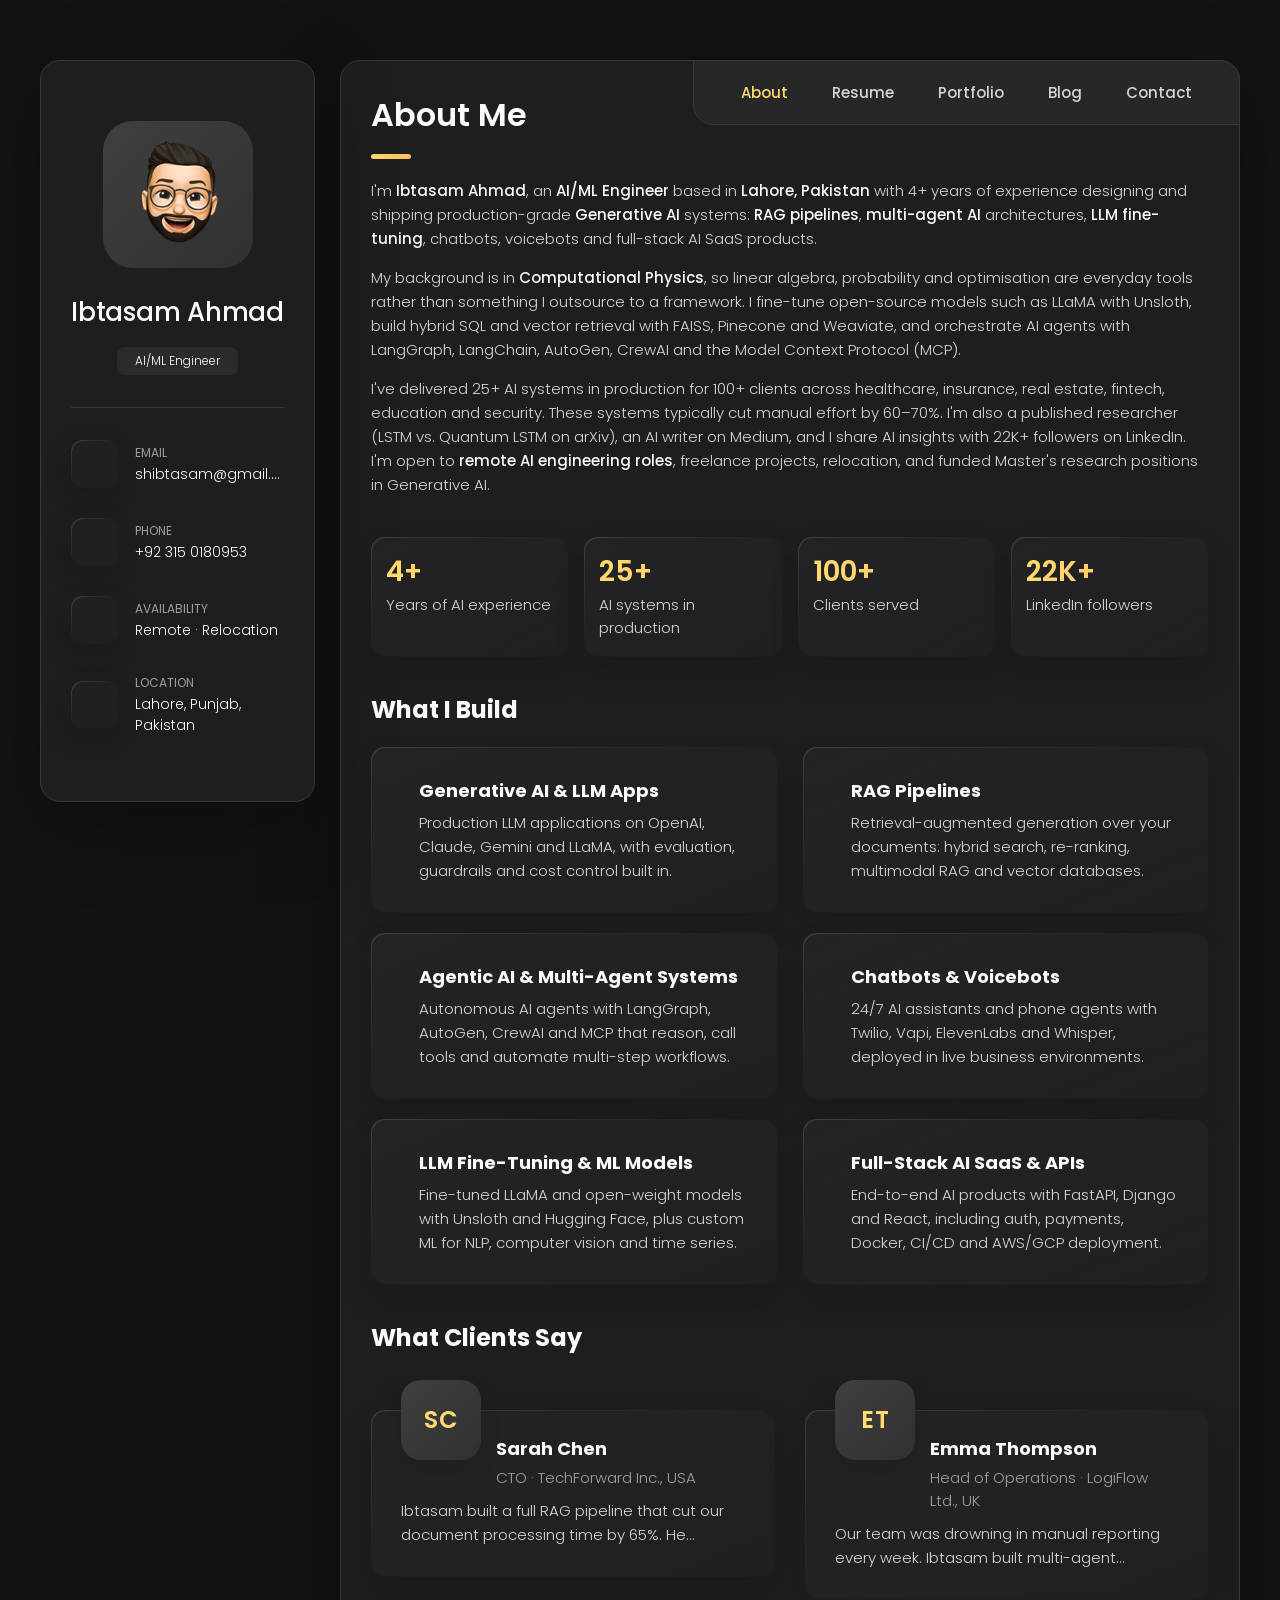
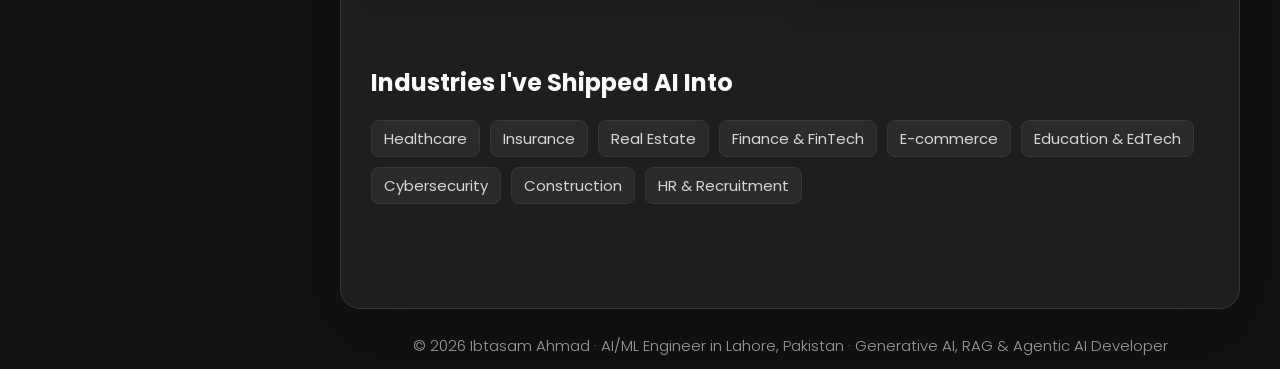
==== commit d622834f: "updated content commit" ====
--- a/index.html
+++ b/index.html
@@ -45,7 +45,7 @@
   <link rel="preconnect" href="https://fonts.googleapis.com">
   <link rel="preconnect" href="https://fonts.gstatic.com" crossorigin>
   <link href="https://fonts.googleapis.com/css2?family=Poppins:wght@300;400;500;600;700&display=swap" rel="stylesheet">
-  <link rel="preload" as="image" href="/assets/images/ibtasam-ahmad-240.webp" type="image/webp">
+  <link rel="preload" as="image" href="/assets/images/my-avatar.png">
   <link rel="stylesheet" href="/assets/css/style.css">
 
   <noscript>
@@ -163,7 +163,7 @@
       <div class="sidebar-info">
 
         <figure class="avatar-box">
-          <img src="/assets/images/ibtasam-ahmad-240.webp" alt="Ibtasam Ahmad – AI/ML Engineer" width="80" height="80">
+          <img src="/assets/images/my-avatar.png" alt="Ibtasam Ahmad – AI/ML Engineer avatar" width="80">
         </figure>
 
         <div class="info-content">
